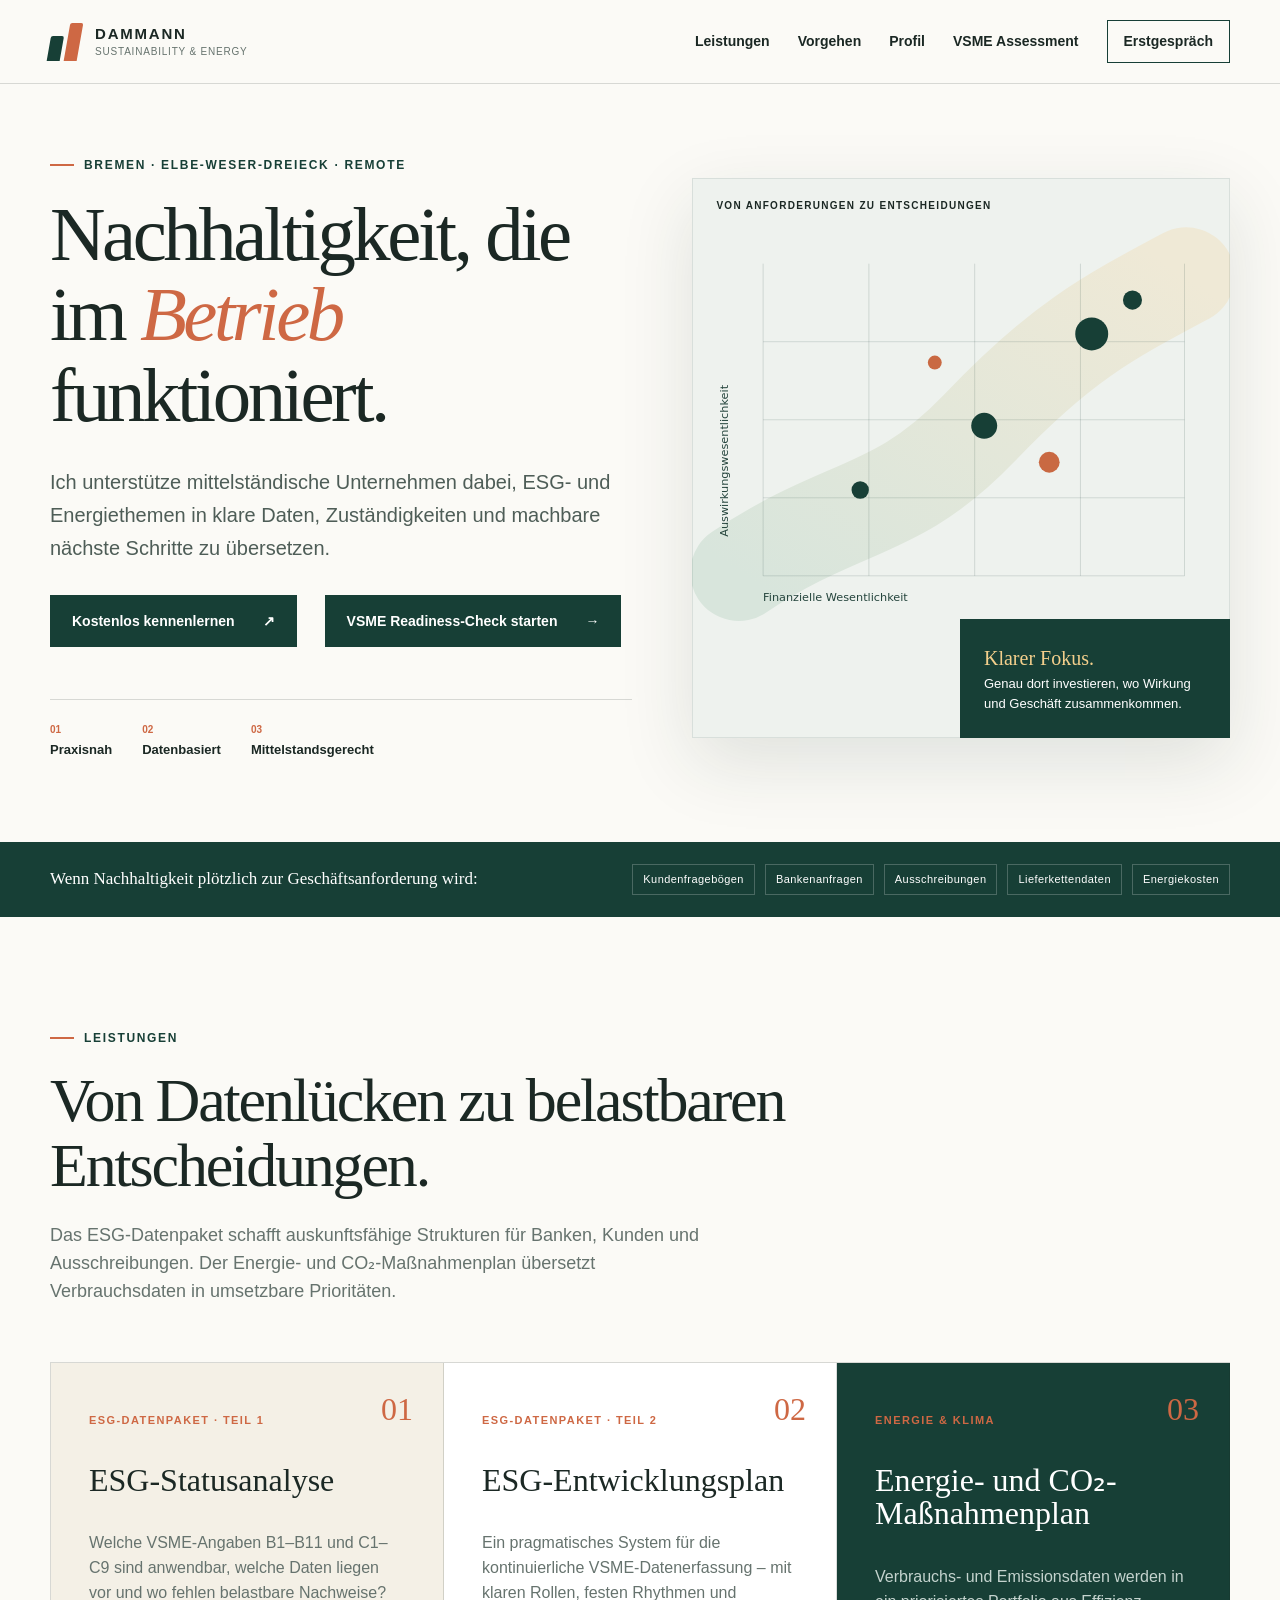
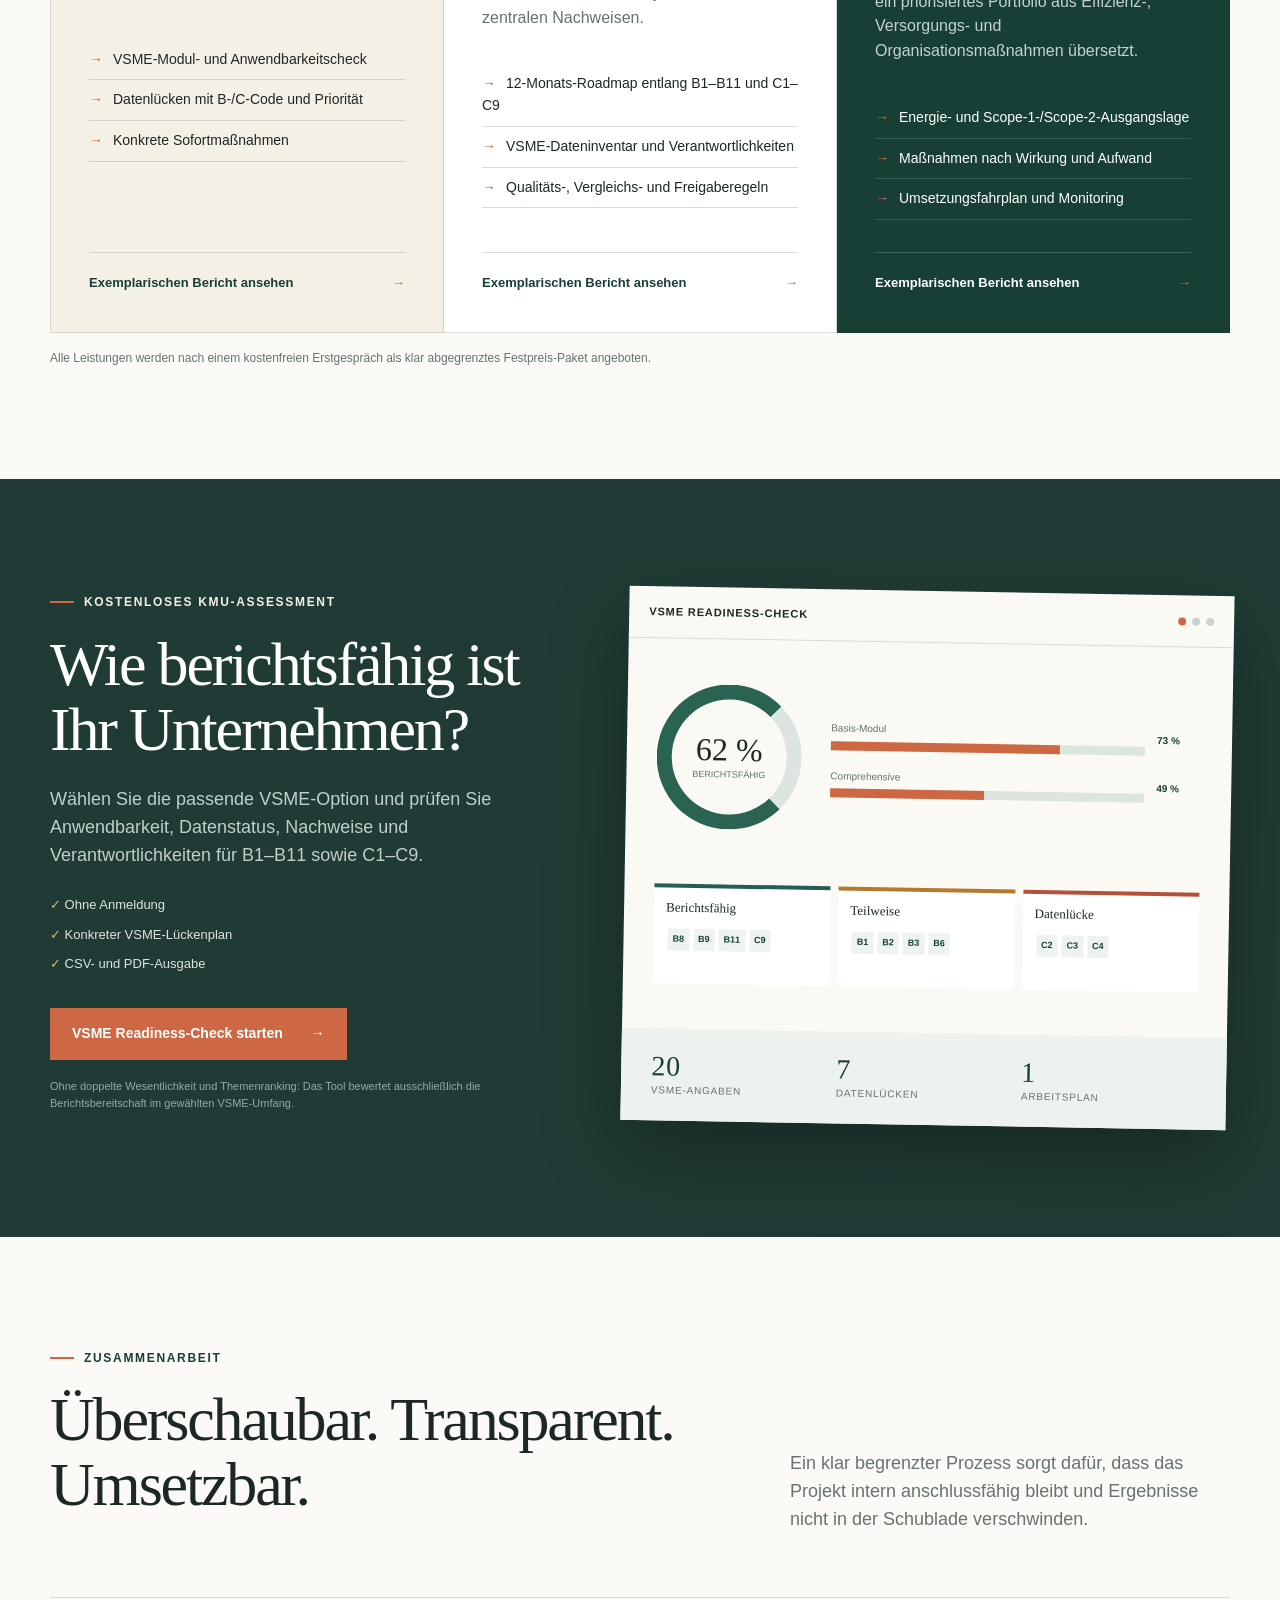
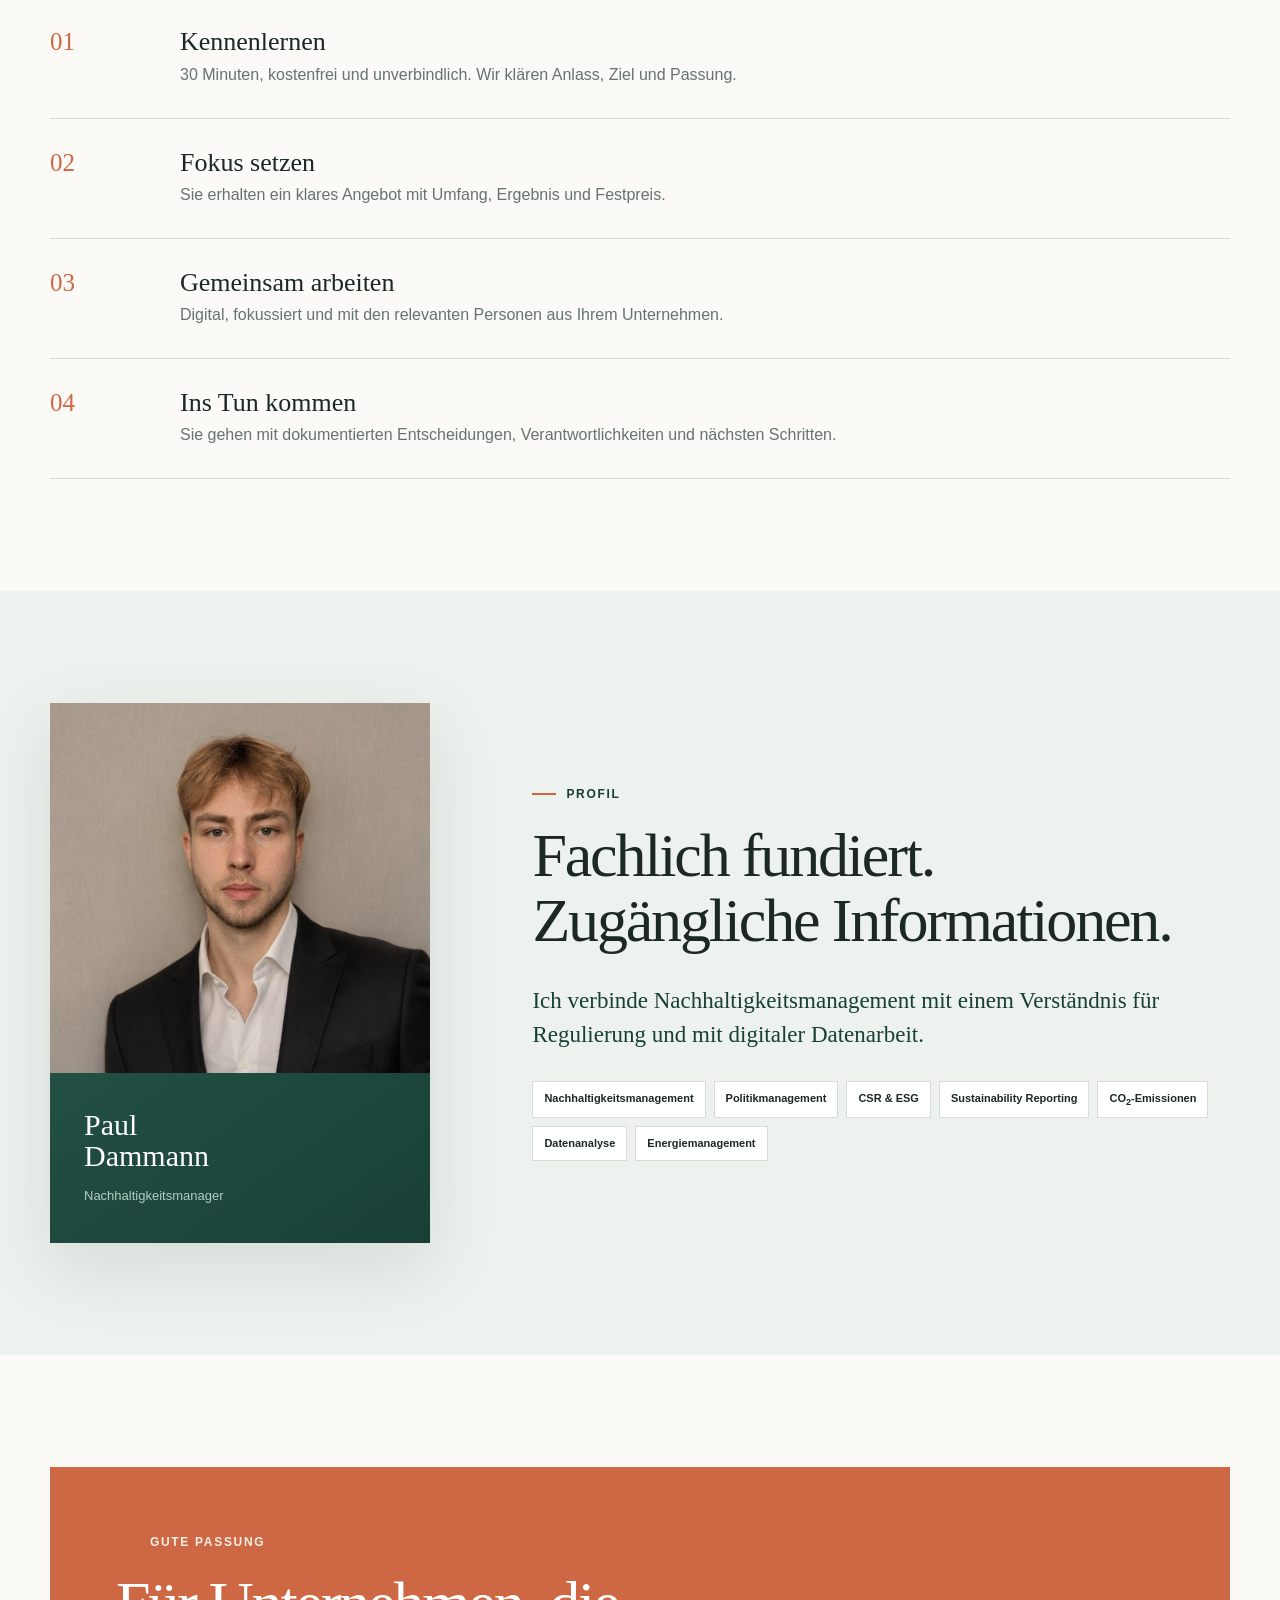
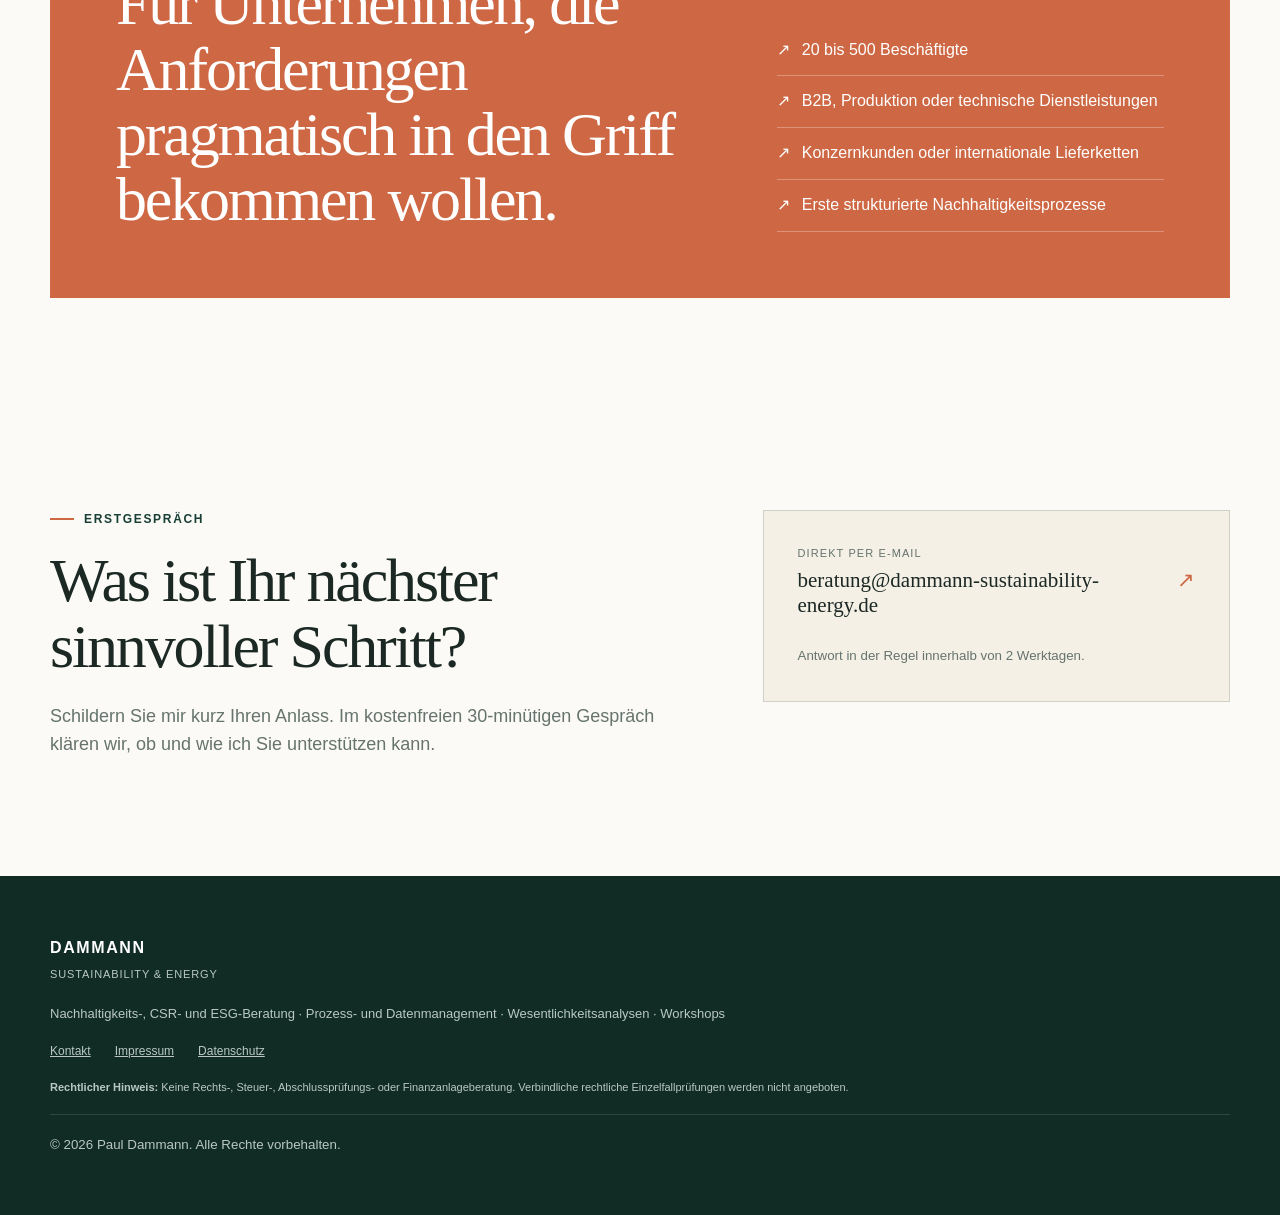
==== index.html @ 43a6f5e6 "Update VSME Readiness-Check link to button style" ====
<!doctype html>
<html lang="de">
<head>
  <meta charset="utf-8">
  <meta name="viewport" content="width=device-width, initial-scale=1">
  <meta name="description" content="Pragmatische Sustainability- und Energy-Beratung für mittelständische B2B-Unternehmen: ESG-Daten, Wesentlichkeit, VSME, Energie und umsetzbare Roadmaps.">
  <title>Dammann Sustainability &amp; Energy</title>
  <link rel="stylesheet" href="styles.css">
  <link rel="stylesheet" href="reports.css">
</head>
<body>
  <a class="skip-link" href="#main">Zum Inhalt</a>
  <header class="site-header">
    <a class="brand" href="#top" aria-label="Startseite">
      <span class="brand-mark" aria-hidden="true"><i></i><i></i></span>
      <span><strong>DAMMANN</strong><small>Sustainability &amp; Energy</small></span>
    </a>
    <button class="nav-toggle" type="button" aria-expanded="false" aria-controls="siteNav">Menü</button>
    <nav id="siteNav" class="site-nav" aria-label="Hauptnavigation">
      <a href="#leistungen">Leistungen</a>
      <a href="#vorgehen">Vorgehen</a>
      <a href="#profil">Profil</a>
      <a href="assessment.html">VSME Assessment</a>
      <a class="nav-cta" href="#kontakt">Erstgespräch</a>
    </nav>
  </header>

  <main id="main">
    <section id="top" class="hero section-shell">
      <div class="hero-copy">
        <p class="kicker"><span></span>Bremen · Elbe-Weser-Dreieck · Remote</p>
        <h1>Nachhaltigkeit, die im <em>Betrieb</em> funktioniert.</h1>
        <p class="hero-lead">Ich unterstütze mittelständische Unternehmen dabei, ESG- und Energiethemen in klare Daten, Zuständigkeiten und machbare nächste Schritte zu übersetzen.</p>
        <div class="hero-actions">
          <a class="button button-primary" href="#kontakt">Kostenlos kennenlernen <span>↗</span></a>
          <!--<a class="text-link" href="assessment.html">VSME Readiness-Check starten <span>→</span></a>-->
          <a class="button button-primary" href="assessment.html">VSME Readiness-Check starten <span>→</span></a>
        </div>
        <ul class="trust-list" aria-label="Schwerpunkte">
          <li><span>01</span> Praxisnah</li>
          <li><span>02</span> Datenbasiert</li>
          <li><span>03</span> Mittelstandsgerecht</li>
        </ul>
      </div>
      <div class="hero-visual" aria-label="Von Anforderungen zu umsetzbaren Entscheidungen">
        <div class="visual-caption">Von Anforderungen zu Entscheidungen</div>
        <svg viewBox="0 0 620 520" role="img" aria-label="Abstrakte ESG-Wesentlichkeitsmatrix">
          <defs>
            <linearGradient id="wash" x1="0" y1="1" x2="1" y2="0"><stop offset="0" stop-color="#d8e5dc"/><stop offset="1" stop-color="#efe9d6"/></linearGradient>
          </defs>
          <path d="M54 426 C175 345 235 360 331 260 C425 161 478 133 570 84" fill="none" stroke="url(#wash)" stroke-width="112" stroke-linecap="round"/>
          <g stroke="#23443c" stroke-opacity=".18"><path d="M82 430H568"/><path d="M82 340H568"/><path d="M82 250H568"/><path d="M82 160H568"/><path d="M82 70V430"/><path d="M204 70V430"/><path d="M326 70V430"/><path d="M448 70V430"/><path d="M568 70V430"/></g>
          <g fill="#173f36"><circle cx="194" cy="331" r="10"/><circle cx="337" cy="257" r="15"/><circle cx="461" cy="151" r="19"/><circle cx="508" cy="112" r="11"/></g>
          <g fill="#c96942"><circle cx="280" cy="184" r="8"/><circle cx="412" cy="299" r="12"/></g>
          <g font-family="system-ui" font-size="13" fill="#24443c"><text x="82" y="459">Finanzielle Wesentlichkeit</text><text transform="translate(42 385) rotate(-90)">Auswirkungswesentlichkeit</text></g>
        </svg>
        <div class="visual-note"><strong>Klarer Fokus.</strong><br>Genau dort investieren, wo Wirkung und Geschäft zusammenkommen.</div>
      </div>
    </section>

    <section class="signal-band" aria-label="Typische Auslöser">
      <p>Wenn Nachhaltigkeit plötzlich zur Geschäftsanforderung wird:</p>
      <div><span>Kundenfragebögen</span><span>Bankenanfragen</span><span>Ausschreibungen</span><span>Lieferkettendaten</span><span>Energiekosten</span></div>
    </section>

    <section id="leistungen" class="section section-shell">
      <div class="section-intro">
        <p class="kicker"><span></span>Leistungen</p>
        <h2>Von Datenlücken zu belastbaren Entscheidungen.</h2>
        <p>Das ESG-Datenpaket schafft auskunftsfähige Strukturen für Banken, Kunden und Ausschreibungen. Der Energie- und CO₂-Maßnahmenplan übersetzt Verbrauchsdaten in umsetzbare Prioritäten.</p>
      </div>
      <div class="service-grid service-grid-three">
        <article class="service-card featured">
          <div class="service-no">01</div>
          <p class="service-tag">ESG-Datenpaket · Teil 1</p>
          <h3>ESG-Statusanalyse</h3>
          <p>Welche VSME-Angaben B1–B11 und C1–C9 sind anwendbar, welche Daten liegen vor und wo fehlen belastbare Nachweise?</p>
          <ul><li>VSME-Modul- und Anwendbarkeitscheck</li><li>Datenlücken mit B-/C-Code und Priorität</li><li>Konkrete Sofortmaßnahmen</li></ul>
          <a class="service-report-link" href="bericht-esg-statusanalyse.html">Exemplarischen Bericht ansehen <span>→</span></a>
        </article>
        <article class="service-card">
          <div class="service-no">02</div>
          <p class="service-tag">ESG-Datenpaket · Teil 2</p>
          <h3>ESG-Entwicklungsplan</h3>
          <p>Ein pragmatisches System für die kontinuierliche VSME-Datenerfassung – mit klaren Rollen, festen Rhythmen und zentralen Nachweisen.</p>
          <ul><li>12-Monats-Roadmap entlang B1–B11 und C1–C9</li><li>VSME-Dateninventar und Verantwortlichkeiten</li><li>Qualitäts-, Vergleichs- und Freigaberegeln</li></ul>
          <a class="service-report-link" href="bericht-esg-entwicklungsplan.html">Exemplarischen Bericht ansehen <span>→</span></a>
        </article>
        <article class="service-card dark">
          <div class="service-no">03</div>
          <p class="service-tag">Energie &amp; Klima</p>
          <h3>Energie- und CO₂-Maßnahmenplan</h3>
          <p>Verbrauchs- und Emissionsdaten werden in ein priorisiertes Portfolio aus Effizienz-, Versorgungs- und Organisationsmaßnahmen übersetzt.</p>
          <ul><li>Energie- und Scope-1-/Scope-2-Ausgangslage</li><li>Maßnahmen nach Wirkung und Aufwand</li><li>Umsetzungsfahrplan und Monitoring</li></ul>
          <a class="service-report-link" href="bericht-energie-co2-massnahmenplan.html">Exemplarischen Bericht ansehen <span>→</span></a>
        </article>
      </div>
      <p class="price-note">Alle Leistungen werden nach einem kostenfreien Erstgespräch als klar abgegrenztes Festpreis-Paket angeboten.</p>
    </section>

    <section class="tool-stage section">
      <div class="section-shell tool-grid">
        <div class="tool-copy">
          <p class="kicker light"><span></span>Kostenloses KMU-Assessment</p>
          <h2>Wie berichtsfähig ist Ihr Unternehmen?</h2>
          <p>Wählen Sie die passende VSME-Option und prüfen Sie Anwendbarkeit, Datenstatus, Nachweise und Verantwortlichkeiten für B1–B11 sowie C1–C9.</p>
          <div class="tool-features"><span>✓ Ohne Anmeldung</span><span>✓ Konkreter VSME-Lückenplan</span><span>✓ CSV- und PDF-Ausgabe</span></div>
          <a class="button button-coral" href="assessment.html">VSME Readiness-Check starten <span>→</span></a>
          <p class="fine-print">Ohne doppelte Wesentlichkeit und Themenranking: Das Tool bewertet ausschließlich die Berichtsbereitschaft im gewählten VSME-Umfang.</p>
        </div>
        <div class="readiness-preview" aria-hidden="true">
          <div class="preview-top"><span>VSME READINESS-CHECK</span><i></i><i></i><i></i></div>
          <div class="readiness-preview-body">
            <div class="preview-score"><strong>62 %</strong><span>berichtsfähig</span></div>
            <div class="preview-bars"><div><span>Basis-Modul</span><i><b style="width:73%"></b></i><strong>73 %</strong></div><div><span>Comprehensive</span><i><b style="width:49%"></b></i><strong>49 %</strong></div></div>
            <div class="preview-board"><div class="ready"><strong>Berichtsfähig</strong><span>B8</span><span>B9</span><span>B11</span><span>C9</span></div><div class="partial"><strong>Teilweise</strong><span>B1</span><span>B2</span><span>B3</span><span>B6</span></div><div class="missing"><strong>Datenlücke</strong><span>C2</span><span>C3</span><span>C4</span></div></div>
          </div>
          <div class="preview-stats"><span><b>20</b>VSME-Angaben</span><span><b>7</b>Datenlücken</span><span><b>1</b>Arbeitsplan</span></div>
        </div>
      </div>
    </section>

    <section id="vorgehen" class="section section-shell process-section">
      <div class="section-intro split">
        <div><p class="kicker"><span></span>Zusammenarbeit</p><h2>Überschaubar. Transparent. Umsetzbar.</h2></div>
        <p>Ein klar begrenzter Prozess sorgt dafür, dass das Projekt intern anschlussfähig bleibt und Ergebnisse nicht in der Schublade verschwinden.</p>
      </div>
      <ol class="process-list">
        <li><span>01</span><div><h3>Kennenlernen</h3><p>30 Minuten, kostenfrei und unverbindlich. Wir klären Anlass, Ziel und Passung.</p></div></li>
        <li><span>02</span><div><h3>Fokus setzen</h3><p>Sie erhalten ein klares Angebot mit Umfang, Ergebnis und Festpreis.</p></div></li>
        <li><span>03</span><div><h3>Gemeinsam arbeiten</h3><p>Digital, fokussiert und mit den relevanten Personen aus Ihrem Unternehmen.</p></div></li>
        <li><span>04</span><div><h3>Ins Tun kommen</h3><p>Sie gehen mit dokumentierten Entscheidungen, Verantwortlichkeiten und nächsten Schritten.</p></div></li>
      </ol>
    </section>

    <section id="profil" class="profile-section section">
      <div class="section-shell profile-grid">
        <aside class="profile-card with-photo" aria-label="Beraterprofil">
          <figure class="profile-photo-wrap">
            <img class="profile-photo" src="ProfilBild.jpg" alt="Porträt von [Vorname] Dammann" width="1024" height="1536">
          </figure>
          <div class="profile-person">
            <h3><span>Paul</span><span>Dammann</span></h3>
            <p>Nachhaltigkeitsmanager</p>
          </div>
        </aside>
        <div class="profile-copy">
          <header class="profile-heading">
            <p class="kicker"><span></span>Profil</p>
            <h2>Fachlich fundiert.<br>Zugängliche Informationen.</h2>
          </header>
          <p class="profile-lead">Ich verbinde Nachhaltigkeitsmanagement mit einem Verständnis für Regulierung und mit digitaler Datenarbeit.</p>
          <!--<p>Mein Fokus liegt auf mittelständischen B2B-Unternehmen, technischen Dienstleistungen sowie energie-, infrastruktur- und industrienahen Geschäftsmodellen. Sie bekommen keine Big-Four-Folien, sondern eine belastbare Arbeitsgrundlage für echte Entscheidungen.</p>-->
          <ul class="credentials" aria-label="Kompetenzfelder"><li>Nachhaltigkeitsmanagement</li><li>Politikmanagement</li><li>CSR &amp; ESG</li><li>Sustainability Reporting</li><li>CO<sub>2</sub>-Emissionen</li><li>Datenanalyse</li><li>Energiemanagement</li></ul>
        </div>
      </div>
    </section>

    <section class="fit-section section section-shell">
      <div class="fit-box">
        <div><p class="kicker light"><span></span>Gute Passung</p><h2>Für Unternehmen, die Anforderungen pragmatisch in den Griff bekommen wollen.</h2></div>
        <ul><li>20 bis 500 Beschäftigte</li><li>B2B, Produktion oder technische Dienstleistungen</li><li>Konzernkunden oder internationale Lieferketten</li><li>Erste strukturierte Nachhaltigkeitsprozesse</li></ul>
      </div>
    </section>

    <section id="kontakt" class="contact-section section-shell">
      <div>
        <p class="kicker"><span></span>Erstgespräch</p>
        <h2>Was ist Ihr nächster sinnvoller Schritt?</h2>
        <p>Schildern Sie mir kurz Ihren Anlass. Im kostenfreien 30-minütigen Gespräch klären wir, ob und wie ich Sie unterstützen kann.</p>
      </div>
      <div class="contact-card">
        <p>Direkt per E-Mail</p>
        <a href="mailto:beratung@dammann-sustainability-energy.de?subject=Anfrage%20Erstgespr%C3%A4ch">beratung@dammann-sustainability-energy.de <span>↗</span></a>
        <!--<hr>
        <p>Oder telefonisch</p>
        <a href="tel:+494210000000">+49 (0) 421 000 00 00 <span>↗</span></a>-->
        <small>Antwort in der Regel innerhalb von 2 Werktagen.</small>
      </div>
    </section>
  </main>

  <footer class="site-footer">
    <div class="footer-brand"><strong>DAMMANN</strong><span>Sustainability &amp; Energy</span></div>
    <p>Nachhaltigkeits-, CSR- und ESG-Beratung · Prozess- und Datenmanagement · Wesentlichkeitsanalysen · Workshops</p>
    <nav><a href="#kontakt">Kontakt</a><a href="impressum.html">Impressum</a><a href="datenschutz.html">Datenschutz</a></nav>
    <div class="legal-note"><strong>Rechtlicher Hinweis:</strong> Keine Rechts-, Steuer-, Abschlussprüfungs- oder Finanzanlageberatung. Verbindliche rechtliche Einzelfallprüfungen werden nicht angeboten.</div>
    <small>© <span id="year"></span> Paul Dammann. Alle Rechte vorbehalten.</small>
  </footer>
  <script src="main.js"></script>
</body>
</html>
---- styles.css ----
:root {
  --forest: #173f36;
  --forest-2: #234f44;
  --ink: #1b2824;
  --sage: #dce6df;
  --sage-2: #eef2ee;
  --sand: #f4f0e6;
  --paper: #fbfaf6;
  --coral: #ce6844;
  --gold: #d7b86e;
  --line: rgba(27, 40, 36, .16);
  --muted: #66736e;
  --shadow: 0 24px 70px rgba(21, 52, 44, .12);
}

* { box-sizing: border-box; }
html { scroll-behavior: smooth; }
body { margin: 0; color: var(--ink); background: var(--paper); font-family: "Segoe UI", Arial, sans-serif; line-height: 1.55; }
a { color: inherit; }
button, input, select, textarea { font: inherit; }
.skip-link { position: fixed; left: 12px; top: -100px; z-index: 100; background: white; padding: 10px 14px; }
.skip-link:focus { top: 12px; }
.section-shell { width: min(1180px, calc(100% - 48px)); margin-inline: auto; }
.section { padding-block: 112px; }
.site-header { height: 84px; display: flex; align-items: center; justify-content: space-between; gap: 24px; padding: 0 max(24px, calc((100vw - 1180px)/2)); background: rgba(251,250,246,.92); border-bottom: 1px solid var(--line); backdrop-filter: blur(15px); position: sticky; top: 0; z-index: 20; }
.brand { display: inline-flex; align-items: center; gap: 12px; text-decoration: none; line-height: 1; }
.brand-mark { width: 33px; height: 38px; display: flex; align-items: end; gap: 4px; transform: skew(-10deg); }
.brand-mark i { display: block; width: 13px; background: var(--forest); border-radius: 2px 2px 0 0; }
.brand-mark i:first-child { height: 25px; }.brand-mark i:last-child { height: 38px; background: var(--coral); }
.brand strong { display: block; font-size: 15px; letter-spacing: .12em; }.brand small { display: block; margin-top: 6px; color: var(--muted); font-size: 10px; letter-spacing: .08em; text-transform: uppercase; }
.site-nav { display: flex; align-items: center; gap: 28px; font-size: 14px; font-weight: 650; }
.site-nav a { text-decoration: none; }.site-nav a:hover { color: var(--coral); }
.site-nav .nav-cta { border: 1px solid var(--forest); padding: 10px 16px; }.site-nav .nav-cta:hover { color: white; background: var(--forest); }
.nav-toggle { display: none; border: 1px solid var(--line); background: transparent; padding: 8px 11px; }

.hero { min-height: 690px; display: grid; grid-template-columns: 1.04fr .96fr; align-items: center; gap: 60px; padding-block: 72px 82px; }
.kicker { display: flex; align-items: center; gap: 10px; margin: 0 0 20px; color: var(--forest); font-size: 12px; font-weight: 800; letter-spacing: .14em; text-transform: uppercase; }
.kicker span { width: 24px; height: 2px; background: var(--coral); }.kicker.light { color: #f4f0e6; }
h1, h2, h3 { font-family: Georgia, "Times New Roman", serif; font-weight: 500; line-height: 1.05; }
h1 { max-width: 720px; margin: 0; font-size: clamp(52px, 6vw, 82px); letter-spacing: -.045em; }
h1 em { color: var(--coral); font-weight: inherit; }
.hero-lead { max-width: 650px; margin: 30px 0; color: #4e5d57; font-size: 20px; line-height: 1.65; }
.hero-actions { display: flex; align-items: center; gap: 28px; flex-wrap: wrap; }
.button { display: inline-flex; justify-content: center; align-items: center; gap: 28px; min-height: 52px; padding: 0 22px; text-decoration: none; font-weight: 750; font-size: 14px; transition: .2s ease; }
.button:hover { transform: translateY(-2px); box-shadow: 0 12px 25px rgba(23,63,54,.17); }.button-primary { color: white; background: var(--forest); }.button-coral { color: white; background: var(--coral); }
.text-link { font-weight: 750; text-underline-offset: 5px; }.text-link span { color: var(--coral); margin-left: 8px; }
.trust-list { list-style: none; display: flex; gap: 30px; margin: 52px 0 0; padding: 22px 0 0; border-top: 1px solid var(--line); font-size: 13px; font-weight: 700; }.trust-list span { display: block; margin-bottom: 2px; color: var(--coral); font-size: 10px; }
.hero-visual { position: relative; min-height: 560px; background: var(--sage-2); overflow: hidden; box-shadow: var(--shadow); }.hero-visual::after { content: ""; position: absolute; inset: 0; border: 1px solid rgba(23,63,54,.1); pointer-events: none; }.hero-visual svg { width: 100%; height: 100%; display: block; padding-top: 25px; }
.visual-caption { position: absolute; left: 24px; top: 20px; font-size: 10px; letter-spacing: .13em; text-transform: uppercase; font-weight: 800; }.visual-note { position: absolute; right: 0; bottom: 0; width: 270px; padding: 24px; color: white; background: var(--forest); font-size: 13px; }.visual-note strong { color: #f3cf8c; font-family: Georgia, serif; font-size: 20px; font-weight: 500; }
.signal-band { padding: 22px max(24px, calc((100vw - 1180px)/2)); color: white; background: var(--forest); display: flex; align-items: center; justify-content: space-between; gap: 30px; }.signal-band p { margin: 0; font-family: Georgia, serif; font-size: 17px; }.signal-band div { display: flex; gap: 10px; flex-wrap: wrap; justify-content: end; }.signal-band span { padding: 6px 10px; border: 1px solid rgba(255,255,255,.22); font-size: 11px; letter-spacing: .04em; }

.section-intro { max-width: 760px; margin-bottom: 56px; }.section-intro h2, .tool-copy h2, .profile-copy h2, .fit-box h2, .contact-section h2 { margin: 0 0 24px; font-size: clamp(40px, 5vw, 62px); letter-spacing: -.035em; }.section-intro > p:last-child { max-width: 680px; color: var(--muted); font-size: 18px; }.section-intro.split { max-width: none; display: grid; grid-template-columns: 1.2fr .8fr; gap: 80px; align-items: end; }.section-intro.split > p { margin: 0 0 8px; }
.service-grid { display: grid; grid-template-columns: repeat(2, 1fr); border-top: 1px solid var(--line); border-left: 1px solid var(--line); }.service-card { min-height: 475px; padding: 38px; border-right: 1px solid var(--line); border-bottom: 1px solid var(--line); position: relative; display: flex; flex-direction: column; background: #fff; }.service-card.featured { background: var(--sand); }.service-card.dark { color: white; background: var(--forest); }.service-no { position: absolute; right: 30px; top: 28px; color: var(--coral); font: 32px Georgia, serif; }.service-tag { color: var(--coral); font-size: 11px; font-weight: 800; letter-spacing: .13em; text-transform: uppercase; }.service-card h3 { max-width: 480px; margin: 24px 0 18px; font-size: 36px; }.service-card > p:not(.service-tag) { max-width: 560px; color: var(--muted); }.service-card.dark > p:not(.service-tag) { color: #c4d3ce; }.service-card ul { margin: 18px 0 25px; padding: 0; list-style: none; }.service-card li { padding: 9px 0; border-bottom: 1px solid var(--line); font-size: 14px; }.service-card.dark li { border-color: rgba(255,255,255,.14); }.service-card li::before { content: "→"; margin-right: 10px; color: var(--coral); }.price { margin-top: auto; display: flex; align-items: end; justify-content: space-between; gap: 24px; }.price span { color: var(--muted); font-size: 11px; text-transform: uppercase; letter-spacing: .08em; }.service-card.dark .price span { color: #9cb2ab; }.price strong { font: 23px Georgia, serif; white-space: nowrap; }.price-note { margin: 16px 0 0; color: var(--muted); font-size: 12px; }

.tool-stage { color: white; background: #203b35; overflow: hidden; }.tool-grid { display: grid; grid-template-columns: .9fr 1.1fr; gap: 80px; align-items: center; }.tool-copy h2 { max-width: 600px; }.tool-copy > p:not(.kicker,.fine-print) { max-width: 600px; color: #c0cfca; font-size: 18px; }.tool-features { display: grid; gap: 9px; margin: 26px 0 34px; color: #dbe5e1; font-size: 13px; }.tool-features span::first-letter { color: var(--gold); }.fine-print { max-width: 520px; margin-top: 18px; color: #92aaa2; font-size: 11px; }
.matrix-preview { background: #faf9f4; color: var(--ink); box-shadow: 0 30px 80px rgba(0,0,0,.3); transform: rotate(1.5deg); }.preview-top { height: 52px; padding: 0 20px; display: flex; align-items: center; border-bottom: 1px solid #d8ddd9; font-size: 11px; font-weight: 800; letter-spacing: .08em; }.preview-top span { margin-right: auto; }.preview-top i { width: 8px; height: 8px; margin-left: 6px; background: #c8d4cf; border-radius: 50%; }.preview-top i:first-of-type { background: var(--coral); }.preview-body { height: 390px; margin: 24px 30px; position: relative; background: repeating-linear-gradient(0deg, transparent 0 76px, rgba(23,63,54,.12) 77px), repeating-linear-gradient(90deg, transparent 0 108px, rgba(23,63,54,.12) 109px), linear-gradient(135deg,#fff 10%,#e8efe9 100%); border-left: 1px solid var(--forest); border-bottom: 1px solid var(--forest); }.preview-axis { position: absolute; color: var(--muted); font-size: 10px; text-transform: uppercase; letter-spacing: .1em; }.preview-axis.x { bottom: -22px; right: 0; }.preview-axis.y { left: -28px; top: 0; transform: rotate(-90deg) translateX(-100%); transform-origin: left top; }.threshold-v,.threshold-h { position: absolute; border-color: rgba(206,104,68,.55); border-style: dashed; }.threshold-v { top: 0; bottom: 0; left: 58%; border-width: 0 0 0 1px; }.threshold-h { left: 0; right: 0; top: 42%; border-width: 1px 0 0; }.plot { position: absolute; width: 42px; height: 42px; display: grid; place-items: center; border-radius: 50%; color: white; background: var(--forest); font: 12px Georgia,serif; box-shadow: 0 8px 20px rgba(23,63,54,.2); }.p1{right:14%;top:13%}.p2{left:48%;top:29%;background:var(--coral)}.p3{right:26%;bottom:22%}.p4{left:18%;bottom:18%;background:#8aa398}.p5{left:31%;top:15%;background:#d6ae60;color:#243b35}.preview-stats { display: grid; grid-template-columns: repeat(3,1fr); padding: 22px 30px; gap: 10px; background: #eef2ee; }.preview-stats span { color: var(--muted); font-size: 10px; text-transform: uppercase; letter-spacing: .08em; }.preview-stats b { display: block; color: var(--forest); font: 28px Georgia,serif; }
.readiness-preview { background:#faf9f4; color:var(--ink); box-shadow:0 30px 80px rgba(0,0,0,.3); transform:rotate(1deg); }.readiness-preview-body { min-height:390px; padding:30px; display:grid; grid-template-columns:150px 1fr; gap:24px; align-items:center; }.preview-score { width:145px; height:145px; display:grid; place-items:center; align-content:center; border:15px solid #2b6353; border-right-color:#dce5e0; border-radius:50%; text-align:center; }.preview-score strong { font:32px Georgia,serif; }.preview-score span { color:var(--muted); font-size:9px; text-transform:uppercase; }.preview-bars { display:grid; gap:18px; }.preview-bars>div { display:grid; grid-template-columns:1fr 45px; gap:5px 12px; color:var(--muted); font-size:10px; }.preview-bars i { grid-column:1; height:9px; background:#dce5e0; }.preview-bars i b { display:block; height:100%; background:var(--coral); }.preview-bars strong { grid-column:2; grid-row:1/3; align-self:center; color:var(--forest); }.preview-board { grid-column:1/-1; display:grid; grid-template-columns:repeat(3,1fr); gap:8px; }.preview-board>div { min-height:100px; padding:12px; background:white; border-top:4px solid #687b74; }.preview-board .ready { border-color:#245f4f; }.preview-board .partial { border-color:#b8792e; }.preview-board .missing { border-color:#b4513b; }.preview-board strong { display:block; margin-bottom:9px; font:13px Georgia,serif; }.preview-board span { display:inline-block; margin:2px; padding:4px 5px; color:var(--forest); background:#eef3ef; font-size:9px; font-weight:800; }

.process-list { margin: 0; padding: 0; list-style: none; border-top: 1px solid var(--line); }.process-list li { display: grid; grid-template-columns: 100px 1fr; gap: 30px; padding: 30px 0; border-bottom: 1px solid var(--line); }.process-list > li > span { color: var(--coral); font: 25px Georgia,serif; }.process-list h3 { margin: 0 0 7px; font-size: 26px; }.process-list p { margin: 0; color: var(--muted); }
.profile-section { background: var(--sage-2); }.profile-grid { display: grid; grid-template-columns: minmax(260px,.72fr) minmax(0,1.28fr); gap: 90px; align-items: stretch; }.profile-card { min-height: 540px; padding: 44px; display: flex; flex-direction: column; justify-content: space-between; color: white; background: linear-gradient(145deg,#2f5d51,#173f36); box-shadow: var(--shadow); }.monogram { width: 150px; height: 150px; display: grid; place-items: center; border: 1px solid rgba(255,255,255,.35); border-radius: 50%; font: 58px Georgia,serif; color: #e8ce95; }.profile-person h3 { margin: 0 0 14px; color: white; font: 30px/1.02 Georgia,serif; }.profile-person h3 span { display: block; }.profile-person p { margin: 0; color: #b8cbc4; font: 13px/1.65 "Segoe UI",Arial,sans-serif; }.profile-copy { align-self: center; }.profile-heading { margin-bottom: 30px; }.profile-heading h2 { margin-bottom: 0; }.profile-lead { max-width: 720px; color: var(--forest); font: 23px/1.5 Georgia,serif; }.profile-copy > p:not(.profile-lead) { max-width: 760px; color: var(--muted); }.credentials { display: flex; gap: 8px; flex-wrap: wrap; margin: 28px 0 0; padding: 0; list-style: none; }.credentials li { padding: 8px 11px; border: 1px solid var(--line); background: white; font-size: 11px; font-weight: 700; }
.fit-box { padding: 66px; display: grid; grid-template-columns: 1.2fr .8fr; gap: 80px; color: white; background: var(--coral); }.fit-box h2 { margin-bottom: 0; }.fit-box ul { list-style: none; padding: 0; margin: 0; align-self: end; }.fit-box li { padding: 13px 0; border-bottom: 1px solid rgba(255,255,255,.28); }.fit-box li::before { content: "↗"; margin-right: 12px; }
.contact-section { padding-block: 100px; display: grid; grid-template-columns: 1.15fr .85fr; gap: 80px; align-items: start; }.contact-section > div:first-child > p:last-child { max-width: 650px; color: var(--muted); font-size: 18px; }.contact-card { padding: 34px; background: var(--sand); border: 1px solid var(--line); }.contact-card p { margin: 0 0 6px; color: var(--muted); font-size: 11px; text-transform: uppercase; letter-spacing: .1em; }.contact-card a { display: flex; justify-content: space-between; text-decoration: none; font: 21px Georgia,serif; }.contact-card a span { color: var(--coral); }.contact-card hr { margin: 28px 0; border: 0; border-top: 1px solid var(--line); }.contact-card small { display: block; margin-top: 28px; color: var(--muted); }
.site-footer { padding: 60px max(24px, calc((100vw - 1180px)/2)); color: #b9c8c2; background: #112c25; display: grid; gap: 18px; }.footer-brand strong { display: block; color: white; letter-spacing: .1em; }.footer-brand span { font-size: 11px; text-transform: uppercase; letter-spacing: .08em; }.site-footer p { max-width: 760px; margin: 0; font-size: 13px; }.site-footer nav { display: flex; gap: 24px; }.site-footer nav a { font-size: 12px; }.legal-note { max-width: 850px; font-size: 11px; }.site-footer > small { padding-top: 20px; border-top: 1px solid rgba(255,255,255,.12); }

.monogram { align-self: center; }
.profile-card.with-photo { width: 100%; max-width: 380px; padding: 0; overflow: hidden; }
.profile-photo-wrap { height: 370px; margin: 0; overflow: hidden; background: #d8d0c8; }
.profile-photo { display: block; width: 100%; height: 100%; object-fit: cover; object-position: 50% 22%; filter: saturate(.82) contrast(1.03); }
.profile-card.with-photo .profile-person { padding: 30px 34px 36px; }

@media (max-width: 720px) {
  .profile-card.with-photo { min-height: 0; }
  .profile-photo-wrap { height: min(480px, 120vw); }
}

/* Assessment application */
.tool-page { background: #edf1ed; }.tool-page .topbar { min-height: 78px; padding: 15px 24px; display: flex; align-items: center; justify-content: space-between; gap: 20px; color: white; background: var(--forest); position: sticky; top: 0; z-index: 10; }.tool-page .topbar-brand { color: inherit; text-decoration: none; }.tool-page .topbar-brand .eyebrow { color: #e8ce95; margin-bottom: 4px; }.tool-page .topbar h1 { font: 26px Georgia,serif; letter-spacing: -.01em; }.tool-page .topbar-controls { display: flex; align-items: center; }.tool-page .language-control { display: flex; align-items: center; gap: 8px; color: #c3d2cd; font-size: 12px; font-weight: 700; }.tool-home-link { color: white; text-decoration: none; font-size: 12px; font-weight: 700; border: 1px solid rgba(255,255,255,.25); padding: 8px 12px; margin-left: 14px; }.tool-page button { border: 0; min-height: 40px; padding: 0 14px; color: white; background: var(--forest); cursor: pointer; font-weight: 700; }.tool-page button:hover { filter: brightness(1.08); }.tool-page button.ghost,.tool-page .tab { color: var(--ink); background: white; border: 1px solid var(--line); }.tool-page .app-shell { display: grid; grid-template-columns: minmax(270px,330px) minmax(0,1fr); min-height: calc(100vh - 78px); }.tool-page .sidebar { padding: 20px; border-right: 1px solid var(--line); }.tool-page .panel,.tool-page .matrix-panel,.tool-page .summary-panel,.tool-page .method-block,.tool-page .topic-card { background: rgba(255,255,255,.95); border: 1px solid var(--line); box-shadow: 0 8px 24px rgba(23,63,54,.06); }.tool-page .panel { padding: 18px; margin-bottom: 14px; }.tool-page .note { background: #fff8e9; border-color: #dfcfa7; }.tool-page h2 { margin: 0 0 14px; font: 20px Georgia,serif; }.tool-page h3 { font-family: Georgia,serif; }.tool-page label { display: grid; gap: 6px; color: var(--muted); font-size: 12px; font-weight: 700; margin-bottom: 12px; }.tool-page input,.tool-page select,.tool-page textarea { width: 100%; min-height: 38px; padding: 8px 10px; color: var(--ink); background: white; border: 1px solid var(--line); border-radius: 0; }.tool-page input[type="range"] { accent-color: var(--coral); padding: 0; }.tool-page .checkline { display: flex; align-items: center; gap: 8px; color: var(--ink); }.tool-page .checkline input { width: 18px; min-height: 18px; }.tool-page .workspace { min-width: 0; padding: 20px; }.tool-page .workspace-toolbar { display: flex; align-items: center; gap: 14px; margin-bottom: 16px; }.tool-page .top-actions { display: flex; align-items: center; gap: 12px; flex-wrap: wrap; padding: 6px; border: 1px solid var(--line); background: rgba(255,255,255,.5); }.tool-page .action-group { display:flex; align-items:center; gap:8px; flex-wrap:wrap; }.tool-page .action-label { color: var(--muted); font-size:10px; font-weight:800; text-transform:uppercase; }.tool-page .button-row,.tool-page .tabs,.tool-page .legend { display:flex; gap:8px; flex-wrap:wrap; }.tool-page .tabs { margin-left:auto; }.tool-page .tab.active { color:white; background:var(--coral); border-color:var(--coral); }.tool-page .view { display:none; }.tool-page .view.active { display:block; }.tool-page .matrix-layout { display:grid; grid-template-columns:minmax(0,1fr) minmax(260px,320px); gap:16px; }.tool-page .matrix-panel,.tool-page .summary-panel,.tool-page .method-block { padding:18px; }.tool-page .section-heading { display:flex; justify-content:space-between; align-items:flex-start; gap:14px; margin-bottom:14px; }.tool-page .eyebrow { margin:0 0 4px; color:var(--coral); font-size:10px; font-weight:800; letter-spacing:.12em; text-transform:uppercase; }.tool-page .legend { color:var(--muted); font-size:11px; font-weight:700; }.tool-page .dot { display:inline-block; width:9px; height:9px; margin-right:4px; border-radius:50%; }.tool-page .dot.material{background:var(--forest)}.tool-page .dot.monitor{background:var(--gold)}.tool-page .dot.optional{background:#7e9b91}.tool-page canvas { display:block; width:100%; max-width:100%; aspect-ratio:1120/760; background:#fff; border:1px solid var(--line); }.tool-page .stats { display:grid; grid-template-columns:repeat(3,1fr); gap:7px; margin:0 0 18px; }.tool-page .stats div { padding:11px; background:var(--sage-2); }.tool-page .stats dt { color:var(--muted); font-size:10px; font-weight:800; }.tool-page .stats dd { margin:3px 0 0; font:24px Georgia,serif; }.tool-page .material-list { padding-left:20px; color:var(--muted); }.tool-page .topic-grid { display:grid; grid-template-columns:repeat(2,minmax(0,1fr)); gap:14px; }.tool-page .topic-card { padding:16px; }.tool-page .topic-head { display:grid; grid-template-columns:1fr 38px; gap:10px; margin-bottom:12px; }.tool-page .topic-head>div { display:grid; grid-template-columns:92px minmax(0,1fr); gap:8px; }.tool-page .topic-head input { font-weight:800; }.tool-page .icon-button { padding:0; color:#a8442f; background:#f6e5df; }.tool-page .field-grid,.tool-page .score-grid { display:grid; grid-template-columns:repeat(2,minmax(0,1fr)); gap:10px; }.tool-page fieldset { border:1px solid var(--line); padding:12px; margin:0 0 12px; }.tool-page legend { color:var(--forest); font-size:12px; font-weight:800; }.tool-page .score-grid label { grid-template-columns:118px 1fr; align-items:center; margin-bottom:7px; }.tool-page .slider-control { display:grid; grid-template-columns:minmax(0,1fr) 30px; align-items:center; gap:8px; }.tool-page .slider-value { display:grid; place-items:center; min-width:30px; height:28px; background:var(--sage-2); color:var(--ink); font-size:11px; font-weight:800; }.tool-page .card-footer { display:flex; justify-content:space-between; gap:8px; }.tool-page .scoreBadge,.tool-page .materialityBadge { padding:7px 10px; background:var(--sage-2); font-size:11px; }.tool-page .materialityBadge.material{background:#dcece2;color:#155c40}.tool-page .materialityBadge.monitor{background:#faedcf;color:#754a12}.tool-page .materialityBadge.optional{background:#e5eeeb;color:#315a50}.tool-page .method-grid { display:grid; grid-template-columns:repeat(3,1fr); gap:14px; }.tool-page .method-block p,.tool-page .method-block li { color:var(--muted); font-size:13px; line-height:1.6; }.tool-page .table-tools { margin-bottom:16px; }.tool-page .table-tools input { max-width:760px; }

@media(max-width:1000px){.site-nav{display:none;position:absolute;left:0;right:0;top:84px;padding:22px 24px;flex-direction:column;align-items:stretch;background:var(--paper);border-bottom:1px solid var(--line)}.site-nav.open{display:flex}.nav-toggle{display:block}.hero{grid-template-columns:1fr;gap:30px}.hero-visual{min-height:500px}.signal-band{align-items:flex-start;flex-direction:column}.signal-band div{justify-content:flex-start}.tool-grid,.profile-grid,.contact-section{grid-template-columns:1fr}.tool-grid{gap:60px}.profile-grid{gap:50px}.matrix-preview,.readiness-preview{max-width:720px}.tool-page .app-shell,.tool-page .matrix-layout,.tool-page .method-grid{grid-template-columns:1fr}.tool-page .sidebar{border-right:0;border-bottom:1px solid var(--line)}.tool-page .topic-grid{grid-template-columns:1fr}}
@media(max-width:720px){.section-shell{width:min(100% - 30px,1180px)}.section{padding-block:72px}.site-header{height:72px;padding-inline:15px}.site-nav{top:72px}.hero{min-height:0;padding-block:56px}.hero-lead{font-size:17px}.hero-visual{min-height:420px}.trust-list{gap:18px}.signal-band{padding-inline:15px}.section-intro.split,.fit-box{grid-template-columns:1fr;gap:30px}.service-grid{grid-template-columns:1fr}.service-card{min-height:430px;padding:28px}.fit-box{padding:36px 28px}.profile-card{min-height:420px}.tool-page .topbar{align-items:flex-start;position:static}.tool-page .topbar-controls{flex-direction:column;align-items:flex-end;gap:6px}.tool-home-link{margin-left:0}.tool-page .workspace-toolbar{align-items:stretch;flex-direction:column}.tool-page .tabs{margin-left:0}.tool-page .tab{flex:1}.tool-page .field-grid,.tool-page .score-grid,.tool-page .topic-head>div{grid-template-columns:1fr}.tool-page .score-grid label{grid-template-columns:1fr}.tool-page .section-heading,.tool-page .card-footer{flex-direction:column}.tool-page .workspace,.tool-page .sidebar{padding:12px}}
@media(max-width:480px){h1{font-size:47px}.hero-visual{min-height:350px}.visual-note{width:220px;padding:16px}.service-card h3{font-size:31px}.price{align-items:flex-start;flex-direction:column}.preview-body{height:300px;margin-inline:20px}.preview-stats{padding-inline:20px}.readiness-preview-body{grid-template-columns:1fr;padding:22px}.preview-score{margin:auto}.preview-board{grid-template-columns:1fr}.contact-card a{font-size:17px}.trust-list{display:grid;grid-template-columns:repeat(3,1fr)}.tool-page .topbar h1{font-size:20px}.tool-page .topbar{padding:12px}.tool-page .language-control{font-size:10px}}
@media print{.site-header,.hero-actions,.signal-band,.site-footer,.tool-page .top-actions,.tool-page .tabs,.tool-page .sidebar,.tool-page .table-tools,.tool-page .remove{display:none!important}.tool-page .app-shell,.tool-page .matrix-layout{display:block}.tool-page .workspace{padding:0}.tool-page .view{display:block;break-after:page}}
---- reports.css ----
.service-grid-three { grid-template-columns: repeat(3, minmax(0, 1fr)); }
.service-grid-three .service-card { min-height: 570px; }
.service-grid-three .service-card h3 { font-size: 32px; }
.service-report-link { display: flex; justify-content: space-between; gap: 18px; margin-top: auto; padding-top: 20px; color: var(--forest); border-top: 1px solid var(--line); text-decoration: none; font-size: 13px; font-weight: 800; }
.service-report-link span { color: var(--coral); }
.service-card.dark .service-report-link { color: white; border-color: rgba(255,255,255,.18); }

.report-page { background: #f3f1ea; }
.report-header { position: sticky; top: 0; z-index: 20; min-height: 72px; padding: 0 max(24px, calc((100vw - 1180px)/2)); display: flex; align-items: center; justify-content: space-between; gap: 24px; color: white; background: rgba(17,44,37,.96); backdrop-filter: blur(14px); }
.report-header .brand { color: white; }
.report-header .brand small { color: #b8cbc4; }
.report-nav { display: flex; gap: 10px; }
.report-nav a { padding: 9px 12px; color: #d7e1dd; border: 1px solid rgba(255,255,255,.2); text-decoration: none; font-size: 12px; font-weight: 700; }
.report-nav a:hover { color: white; border-color: rgba(255,255,255,.55); }
.report-hero { padding-block: 88px 74px; color: white; background: var(--forest); }
.report-hero-grid { display: grid; grid-template-columns: 1.2fr .8fr; gap: 70px; align-items: end; }
.report-hero .kicker { color: #e5cf9c; }
.report-hero h1 { max-width: 800px; font-size: clamp(48px, 6vw, 78px); }
.report-hero h1 em { color: #e9b291; }
.report-hero p:not(.kicker) { max-width: 720px; color: #c4d3ce; font-size: 18px; }
.report-meta { display: grid; grid-template-columns: repeat(2, 1fr); border-top: 1px solid rgba(255,255,255,.2); border-left: 1px solid rgba(255,255,255,.2); }
.report-meta div { padding: 18px; border-right: 1px solid rgba(255,255,255,.2); border-bottom: 1px solid rgba(255,255,255,.2); }
.report-meta span { display: block; color: #9db2aa; font-size: 9px; text-transform: uppercase; letter-spacing: .12em; }
.report-meta strong { display: block; margin-top: 5px; font: 19px Georgia,serif; }
.report-notice { padding: 16px max(24px, calc((100vw - 1180px)/2)); color: #58452e; background: #f3dcac; font-size: 12px; }
.vsme-map { width: min(1180px, calc(100% - 48px)); margin: 28px auto 0; padding: 22px 24px; display: grid; grid-template-columns: minmax(220px,.8fr) 1.6fr; gap: 28px; align-items: center; color: #d7e1dd; background: #244c42; }
.vsme-map strong { display: block; margin-bottom: 5px; color: white; font: 20px Georgia,serif; }
.vsme-map p { margin: 0; color: #bfd0ca; font-size: 12px; }
.vsme-tags { display: flex; flex-wrap: wrap; gap: 7px; }
.vsme-tags span { padding: 7px 9px; color: #173f36; background: #eef3ef; border-radius: 2px; font-size: 10px; font-weight: 800; letter-spacing: .05em; }
.vsme-tags .comprehensive { color: white; background: #c96942; }
.report-shell { width: min(1180px, calc(100% - 48px)); margin: 0 auto; padding-block: 84px 120px; }
.report-section { display: grid; grid-template-columns: 190px minmax(0, 1fr); gap: 70px; padding: 62px 0; border-bottom: 1px solid var(--line); }
.report-section:first-child { padding-top: 0; }
.report-side { color: var(--coral); font: 16px Georgia,serif; }
.report-side span { display: block; margin-top: 7px; color: var(--muted); font: 10px "Segoe UI",sans-serif; text-transform: uppercase; letter-spacing: .12em; }
.report-body { min-width: 0; }
.report-body h2 { margin: 0 0 24px; color: var(--forest); font-size: clamp(36px, 4vw, 52px); }
.report-body h3 { margin: 32px 0 12px; color: var(--forest); font-size: 24px; }
.report-lead { max-width: 820px; color: #40524b; font: 22px/1.55 Georgia,serif; }
.report-body > p:not(.report-lead), .report-body li { color: var(--muted); }
.metric-grid { display: grid; grid-template-columns: repeat(4, 1fr); gap: 10px; margin: 34px 0; }
.metric { min-height: 125px; padding: 20px; color: white; background: var(--forest); }
.metric.coral { background: var(--coral); }
.metric.sand { color: var(--forest); background: #e8ddc1; }
.metric b { display: block; font: 35px Georgia,serif; }
.metric span { display: block; margin-top: 7px; color: inherit; opacity: .76; font-size: 10px; text-transform: uppercase; letter-spacing: .08em; }
.report-table { width: 100%; border-collapse: collapse; margin: 26px 0; background: #fff; font-size: 13px; }
.report-table th { padding: 13px; color: white; background: var(--forest); text-align: left; font-size: 10px; text-transform: uppercase; letter-spacing: .08em; }
.report-table td { padding: 14px 13px; border-bottom: 1px solid var(--line); vertical-align: top; }
.priority-high { color: #a4472c; font-weight: 800; }.priority-mid { color: #8a6b23; font-weight: 800; }
.maturity-list { display: grid; gap: 14px; margin-top: 30px; }
.maturity-row { display: grid; grid-template-columns: 210px 1fr 38px; gap: 16px; align-items: center; font-size: 13px; }
.maturity-track { height: 9px; background: #dce4df; }
.maturity-fill { display: block; height: 100%; background: var(--coral); }
.maturity-row b { font: 16px Georgia,serif; }
.finding-grid { display: grid; grid-template-columns: repeat(2,1fr); gap: 14px; margin-top: 28px; }
.finding { padding: 24px; background: white; border: 1px solid var(--line); }
.finding h3 { margin-top: 0; font-size: 22px; }
.finding p { color: var(--muted); font-size: 13px; }
.finding strong { display: block; margin-top: 18px; color: var(--coral); font-size: 11px; text-transform: uppercase; letter-spacing: .08em; }
.phase-list { display: grid; gap: 2px; margin-top: 30px; }
.phase { display: grid; grid-template-columns: 150px 1fr; gap: 30px; padding: 28px; color: white; background: var(--forest); }
.phase:nth-child(even) { background: #285347; }
.phase .time { color: #e7cd91; font: 19px Georgia,serif; }
.phase h3 { margin: 0 0 9px; color: white; }
.phase p { margin: 0; color: #c1d0ca; font-size: 13px; }
.quality-grid { display: grid; grid-template-columns: repeat(3,1fr); gap: 10px; margin-top: 28px; counter-reset: quality; }
.quality { padding: 22px; background: white; counter-increment: quality; }
.quality::before { content: "0" counter(quality); display: block; margin-bottom: 14px; color: var(--coral); font: 16px Georgia,serif; }
.quality strong { display: block; margin-bottom: 6px; }
.quality p { margin: 0; color: var(--muted); font-size: 12px; }
.measure-card { display: grid; grid-template-columns: 90px minmax(0,1.5fr) repeat(3,minmax(90px,.6fr)); gap: 16px; align-items: center; padding: 22px 0; border-bottom: 1px solid var(--line); }
.measure-rank { width: 58px; height: 58px; display: grid; place-items: center; color: white; background: var(--coral); font: 21px Georgia,serif; }
.measure-card h3 { margin: 0 0 5px; font-size: 21px; }.measure-card p { margin: 0; color: var(--muted); font-size: 12px; }
.measure-stat span { display: block; color: var(--muted); font-size: 9px; text-transform: uppercase; letter-spacing: .08em; }.measure-stat b { font: 17px Georgia,serif; }
.report-cta { padding: 60px; display: grid; grid-template-columns: 1.2fr .8fr; gap: 50px; align-items: end; color: white; background: var(--coral); }
.report-cta h2 { margin: 0; color: white; }.report-cta p { color: #ffe6dc; }.report-cta .button { justify-self: end; color: white; background: var(--forest); }
.report-footer { padding-block: 35px; }

@media(max-width:1000px){.service-grid-three{grid-template-columns:1fr}.service-grid-three .service-card{min-height:480px}.report-hero-grid,.report-cta{grid-template-columns:1fr}.report-section{grid-template-columns:1fr;gap:22px}.metric-grid{grid-template-columns:repeat(2,1fr)}.measure-card{grid-template-columns:70px 1fr}.measure-stat{padding-left:86px}.report-cta .button{justify-self:start}}
@media(max-width:680px){.report-header{padding:12px 15px;align-items:flex-start}.report-header .brand small{display:none}.report-nav{flex-direction:column;align-items:stretch}.report-nav a{padding:5px 8px}.vsme-map{width:calc(100% - 30px);grid-template-columns:1fr}.report-shell{width:calc(100% - 30px)}.report-hero{padding-block:58px}.report-hero-grid{gap:40px}.report-meta{grid-template-columns:1fr 1fr}.metric-grid,.finding-grid,.quality-grid{grid-template-columns:1fr}.report-table{display:block;max-width:100%;overflow-x:auto}.maturity-row{grid-template-columns:120px 1fr 30px}.phase{grid-template-columns:1fr;gap:8px}.measure-card{grid-template-columns:58px 1fr}.measure-stat{padding-left:74px}.report-cta{padding:34px 24px}}
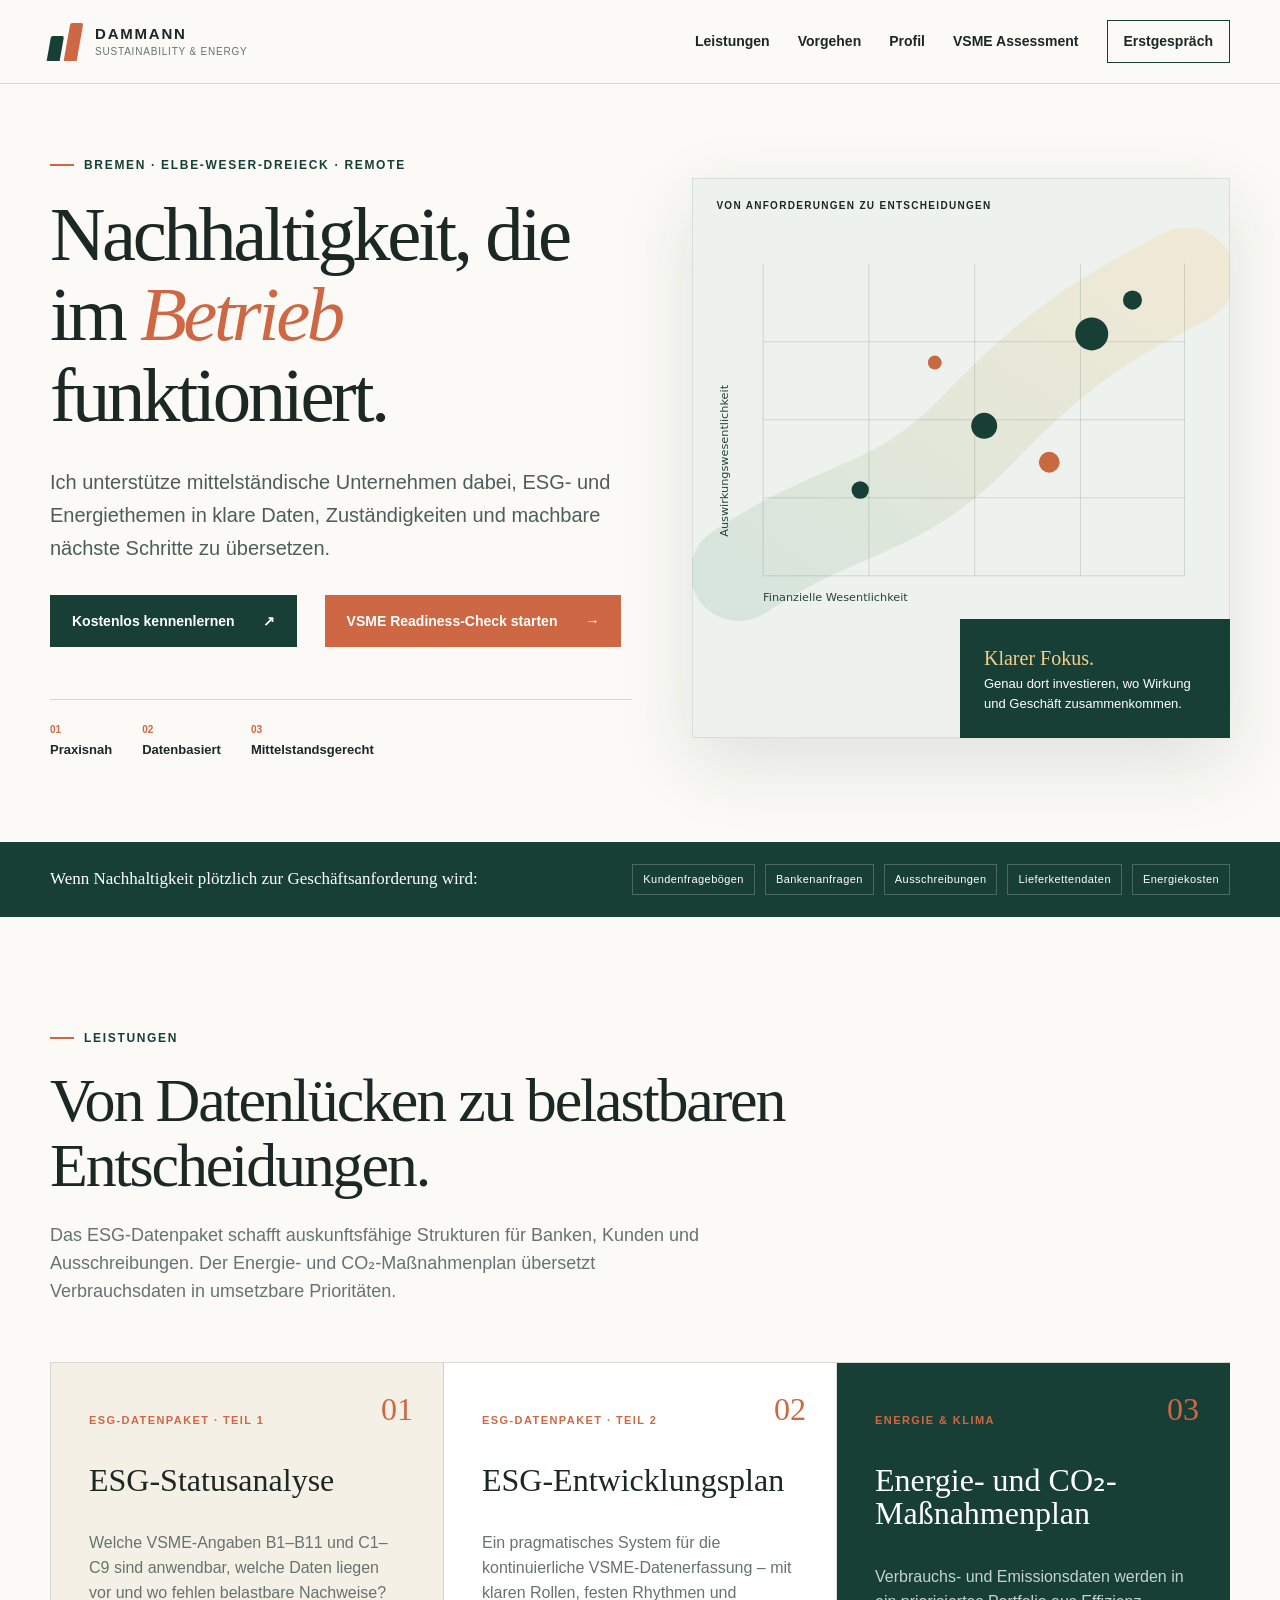
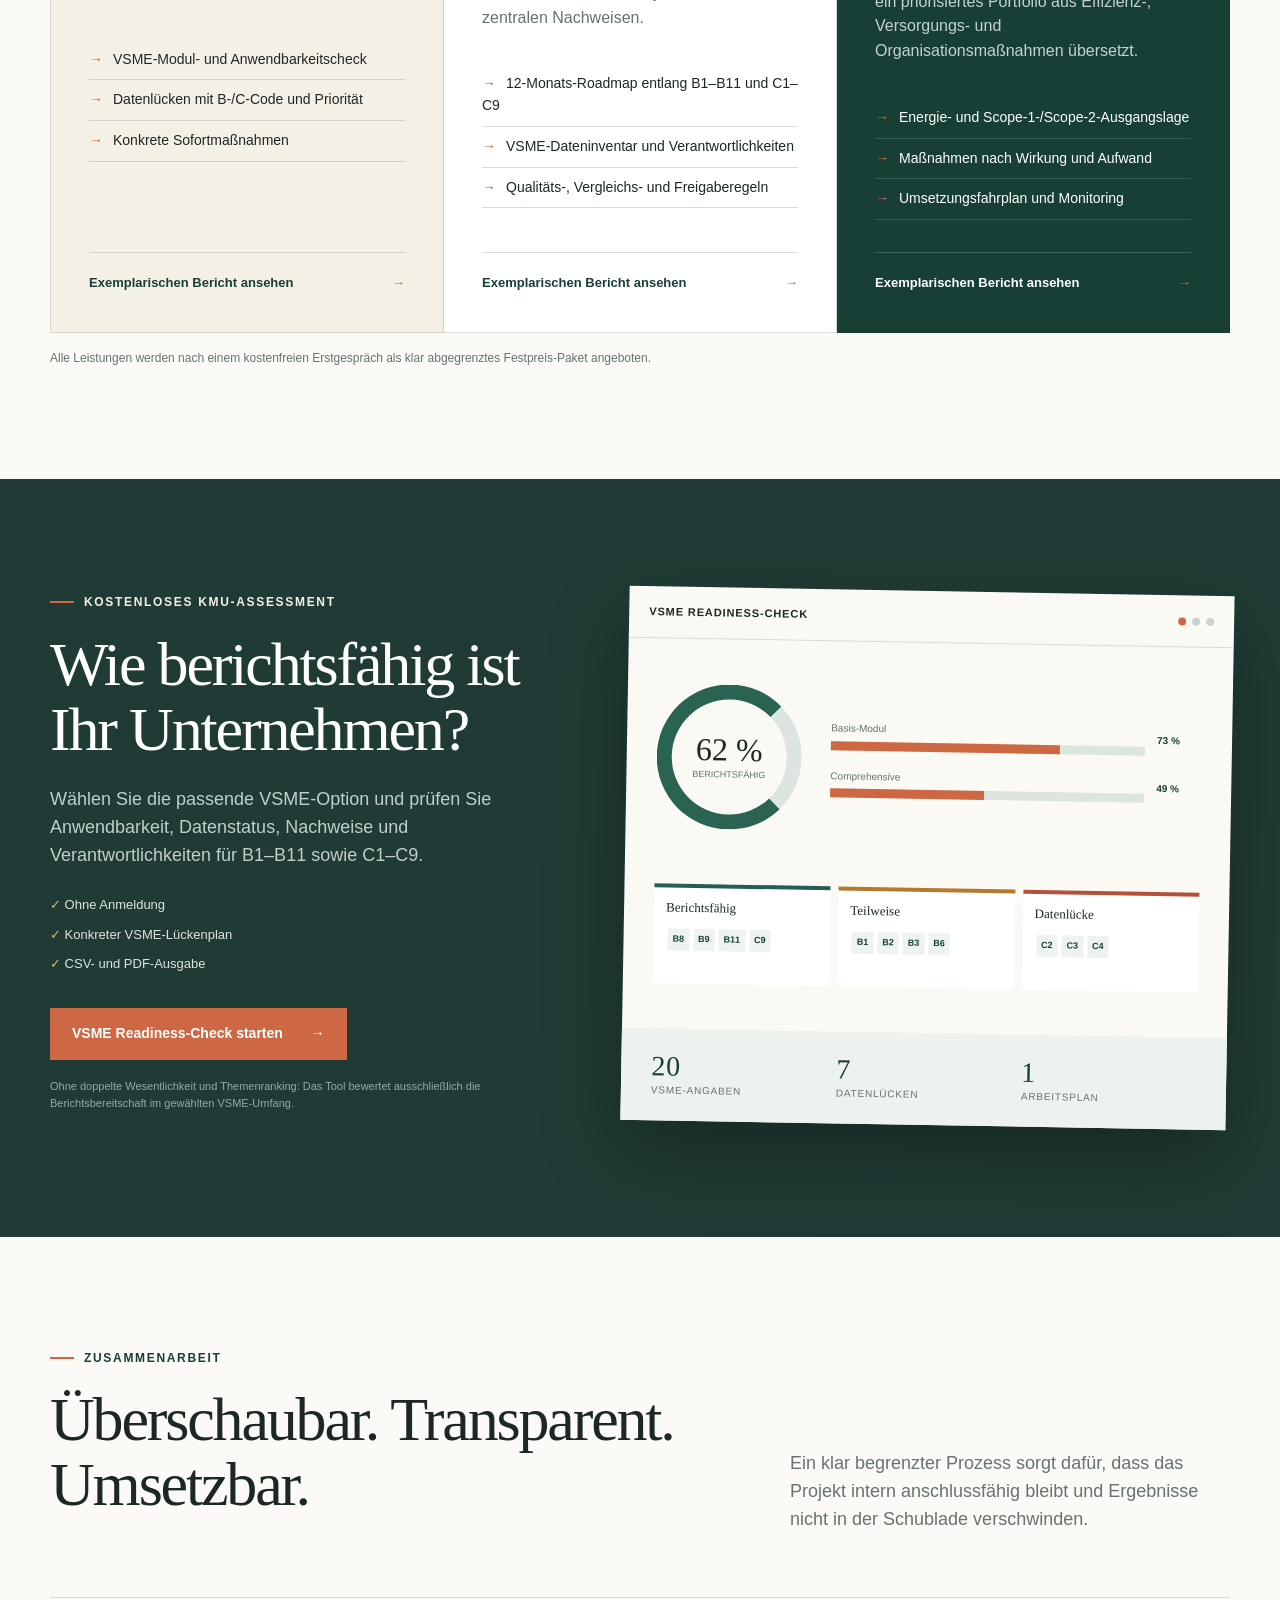
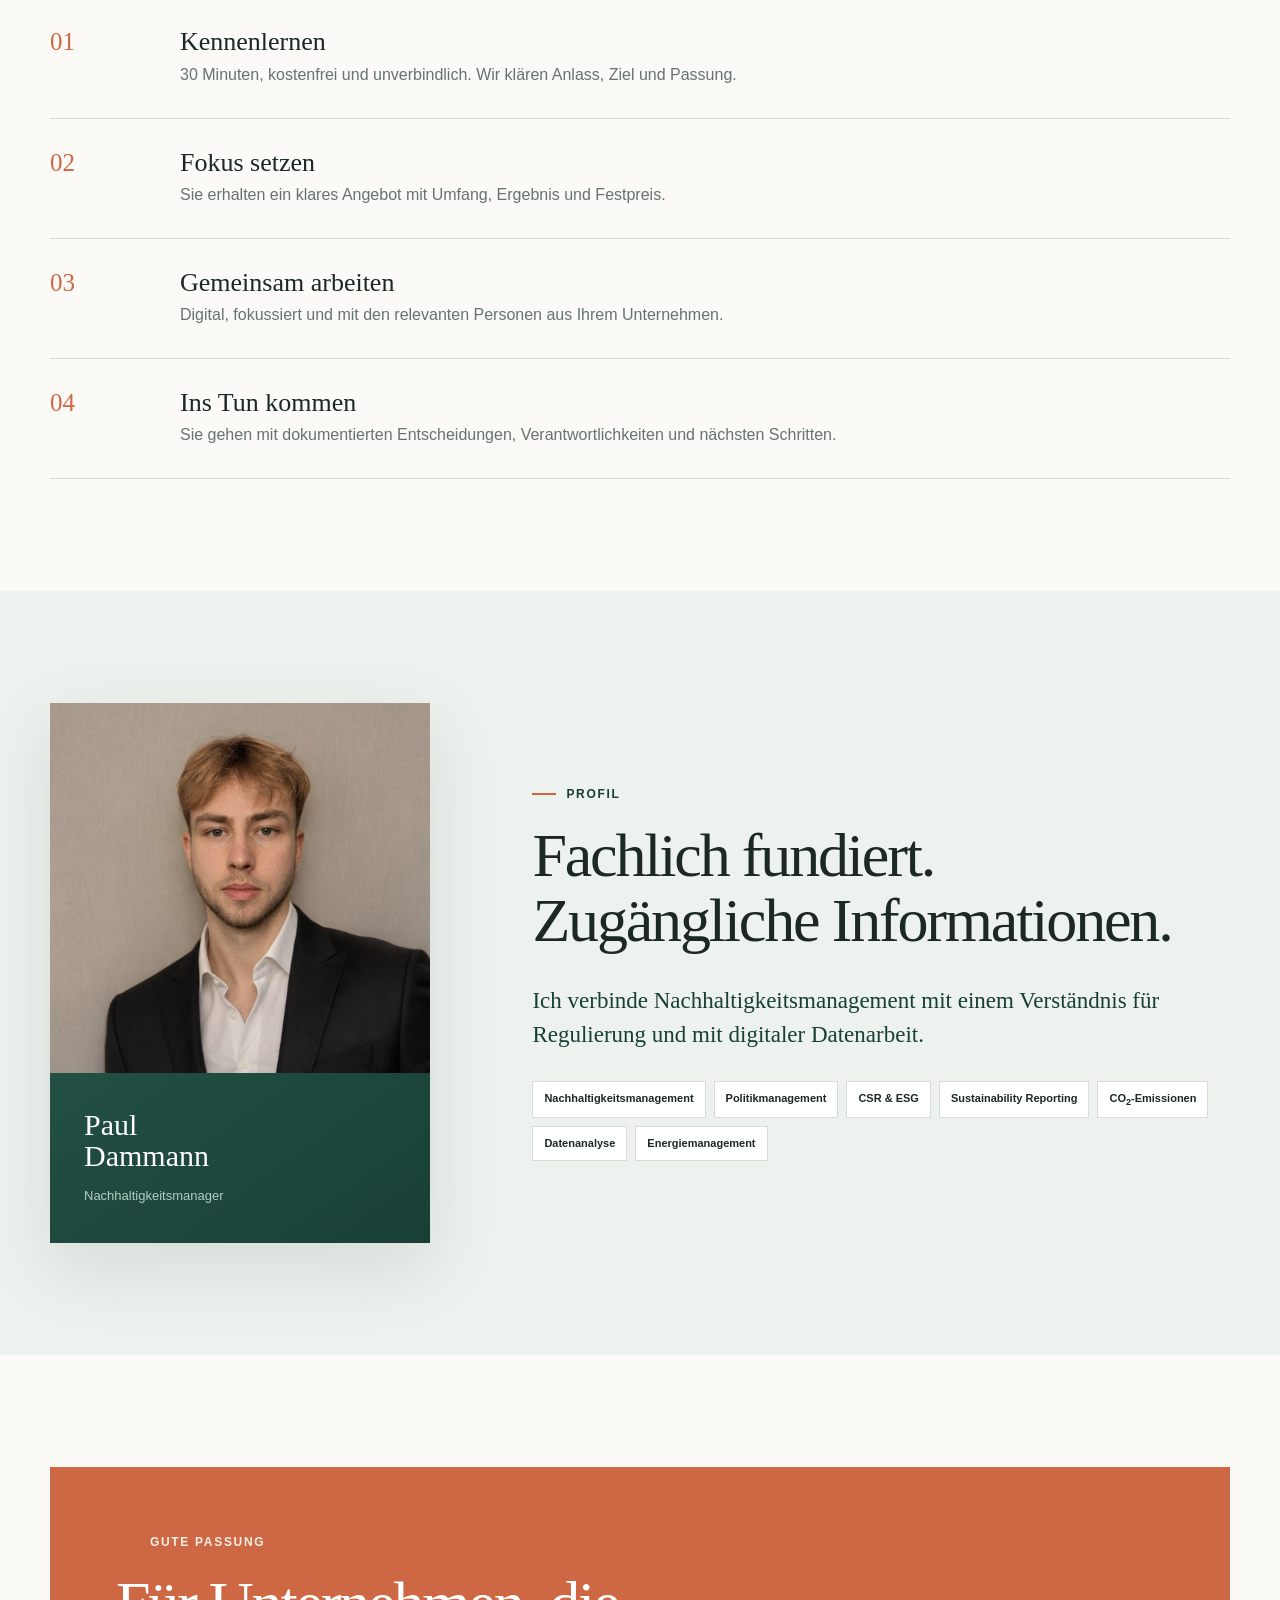
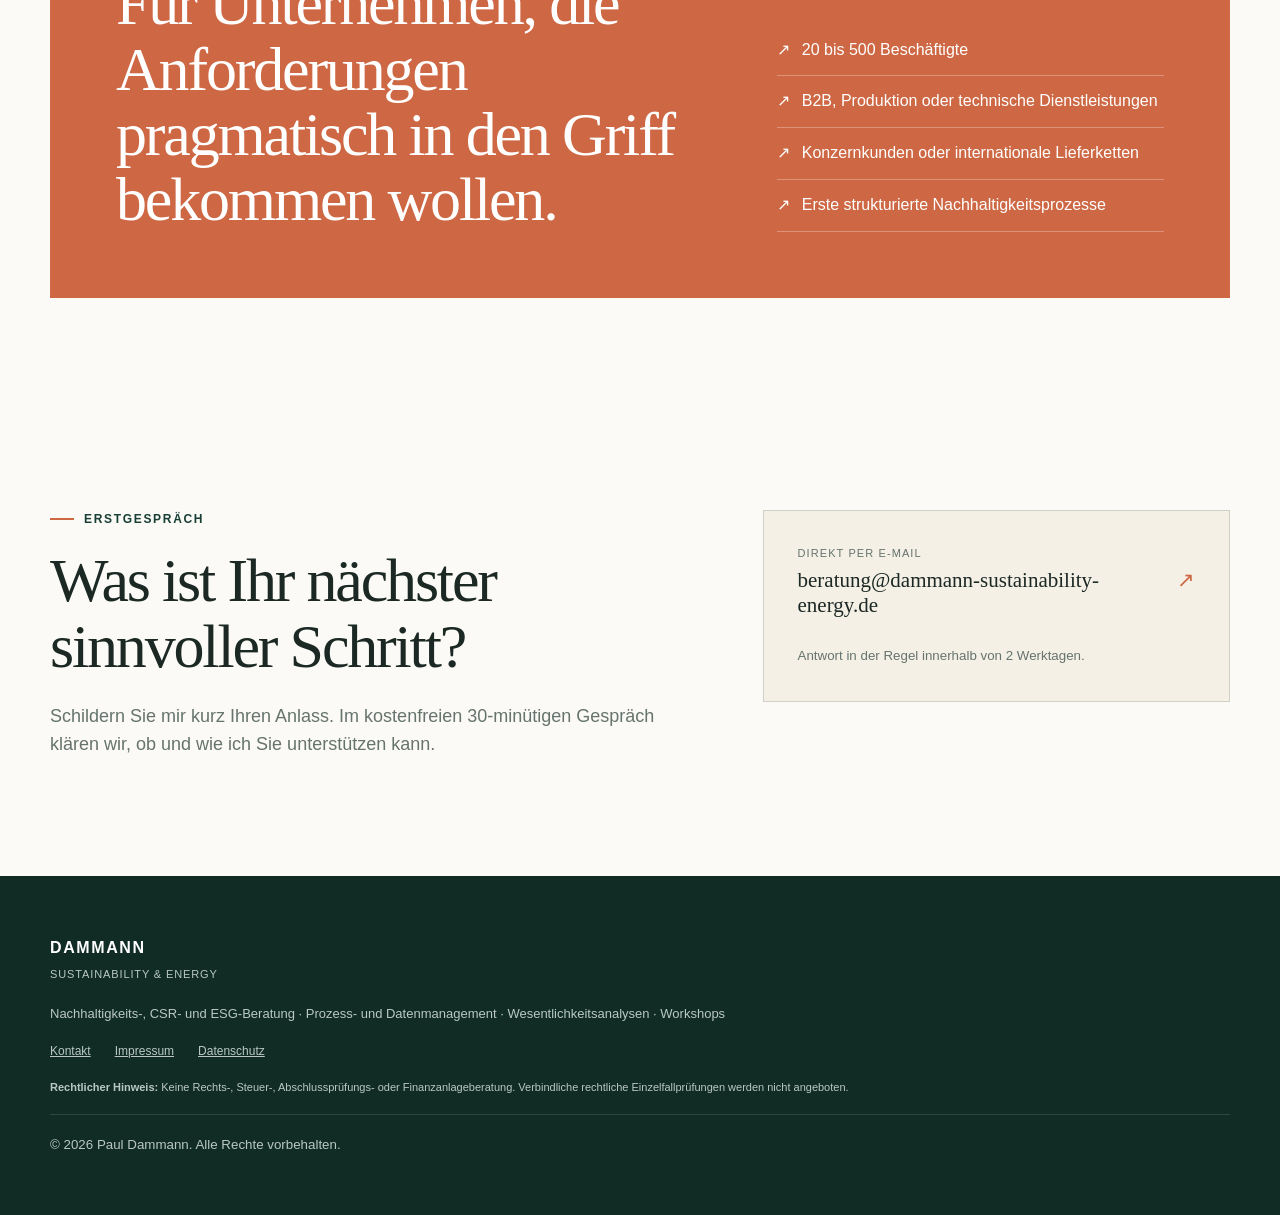
==== commit 0fbc0bd4: "Change button style for VSME Readiness-Check link" ====
--- a/index.html
+++ b/index.html
@@ -34,7 +34,7 @@
         <div class="hero-actions">
           <a class="button button-primary" href="#kontakt">Kostenlos kennenlernen <span>↗</span></a>
           <!--<a class="text-link" href="assessment.html">VSME Readiness-Check starten <span>→</span></a>-->
-          <a class="button button-primary" href="assessment.html">VSME Readiness-Check starten <span>→</span></a>
+          <a class="button button-coral" href="assessment.html">VSME Readiness-Check starten <span>→</span></a>
         </div>
         <ul class="trust-list" aria-label="Schwerpunkte">
           <li><span>01</span> Praxisnah</li>
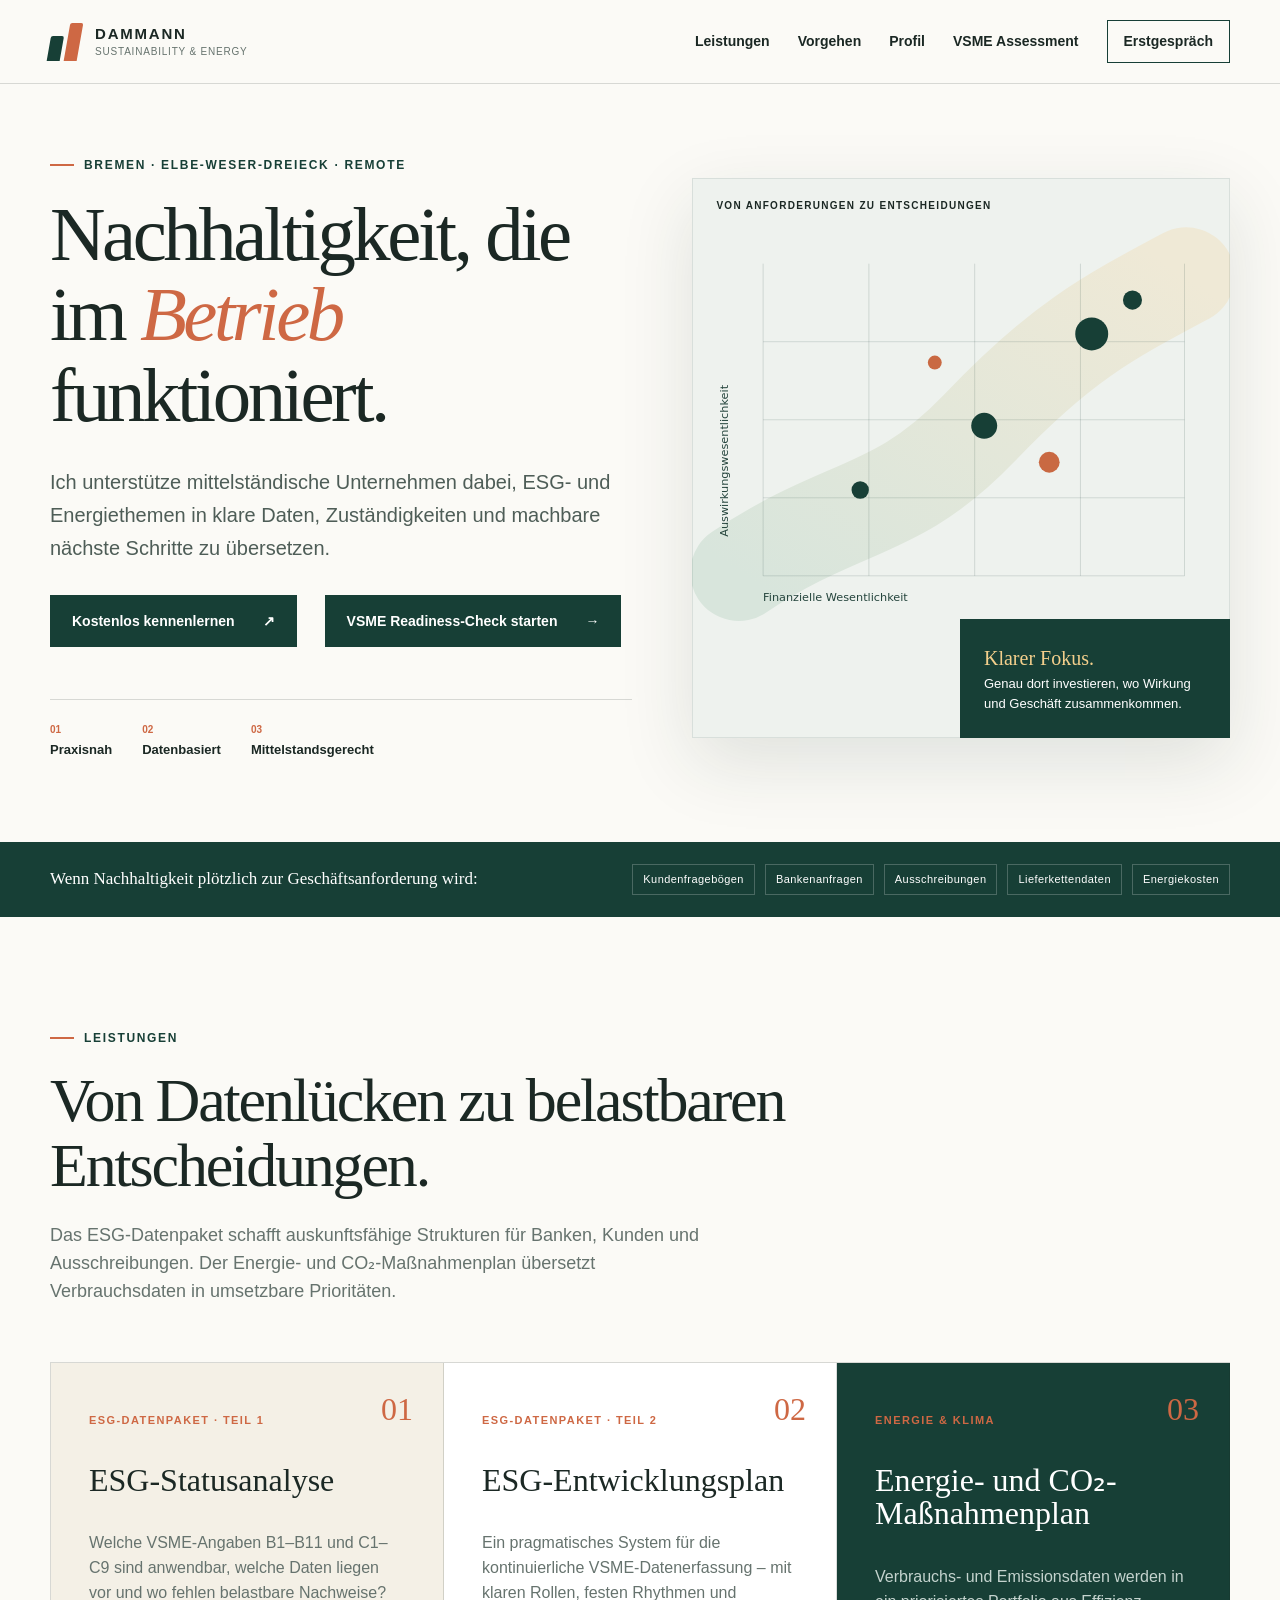
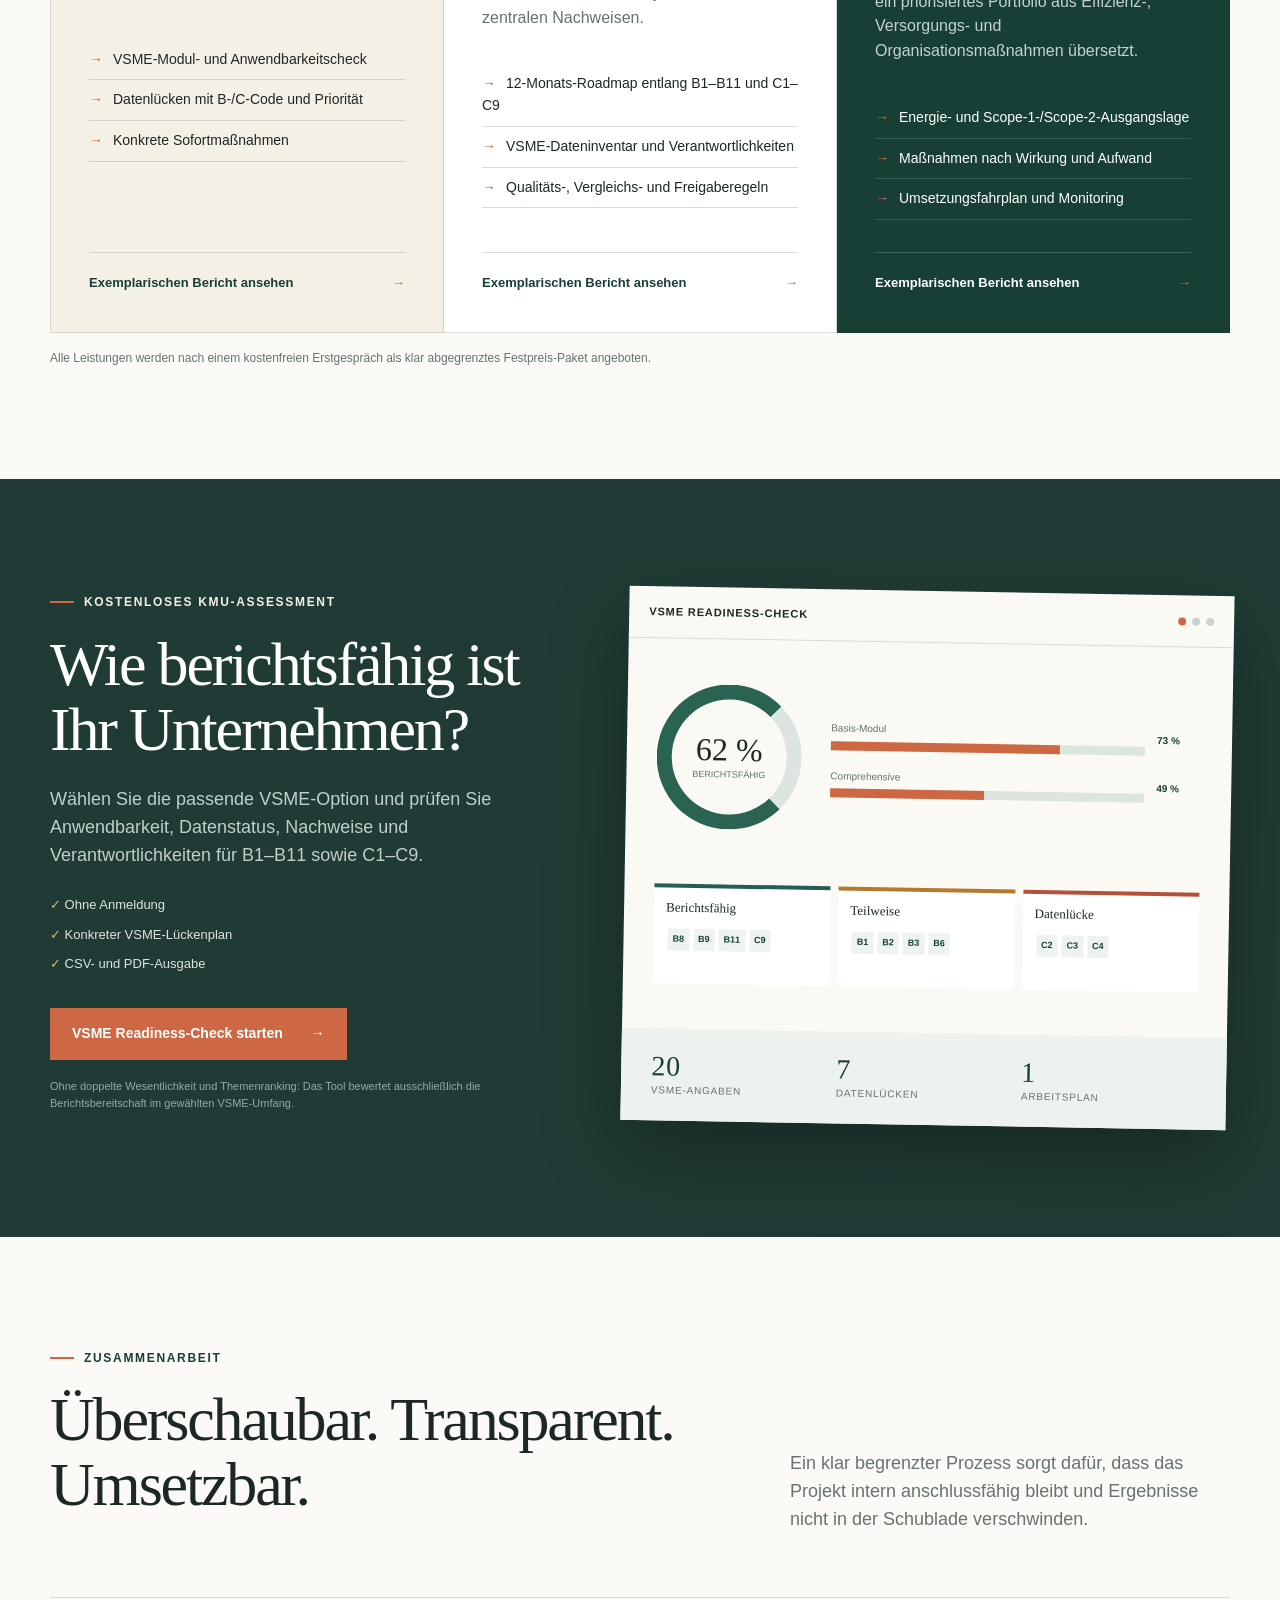
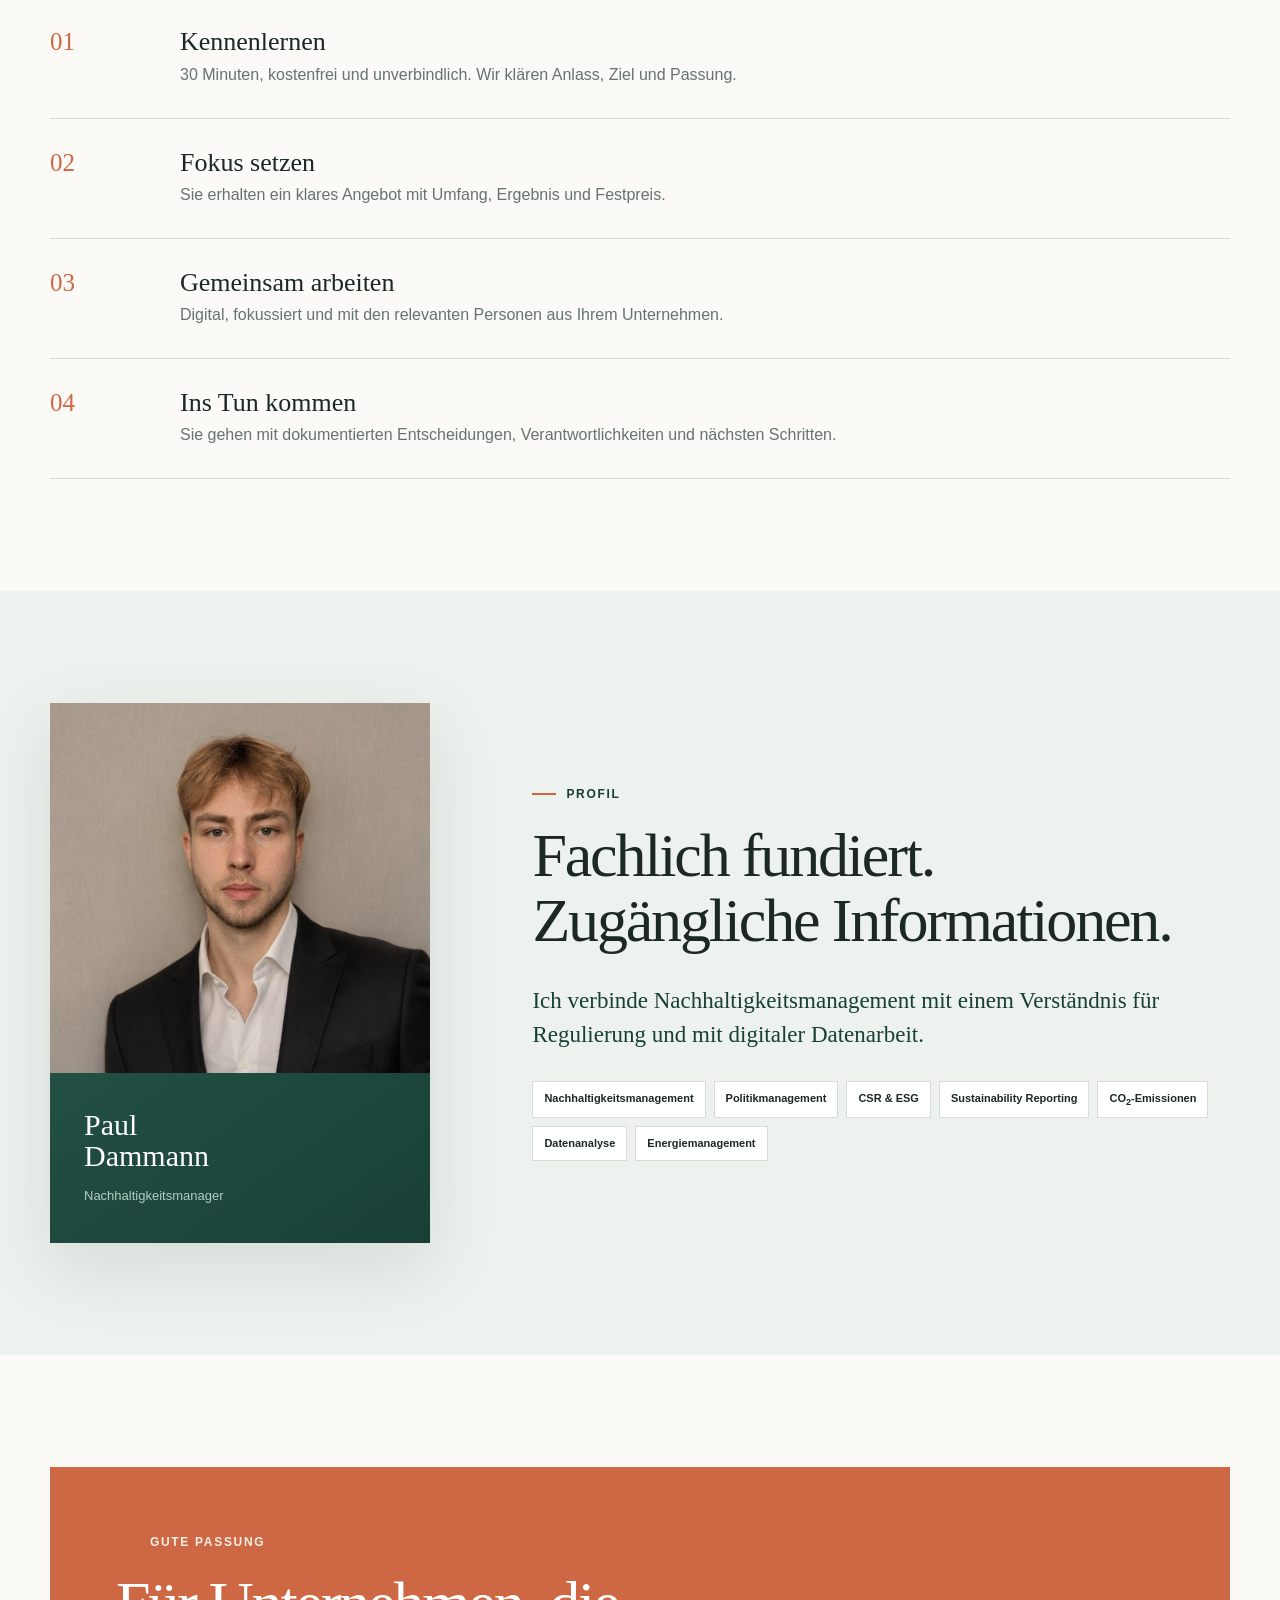
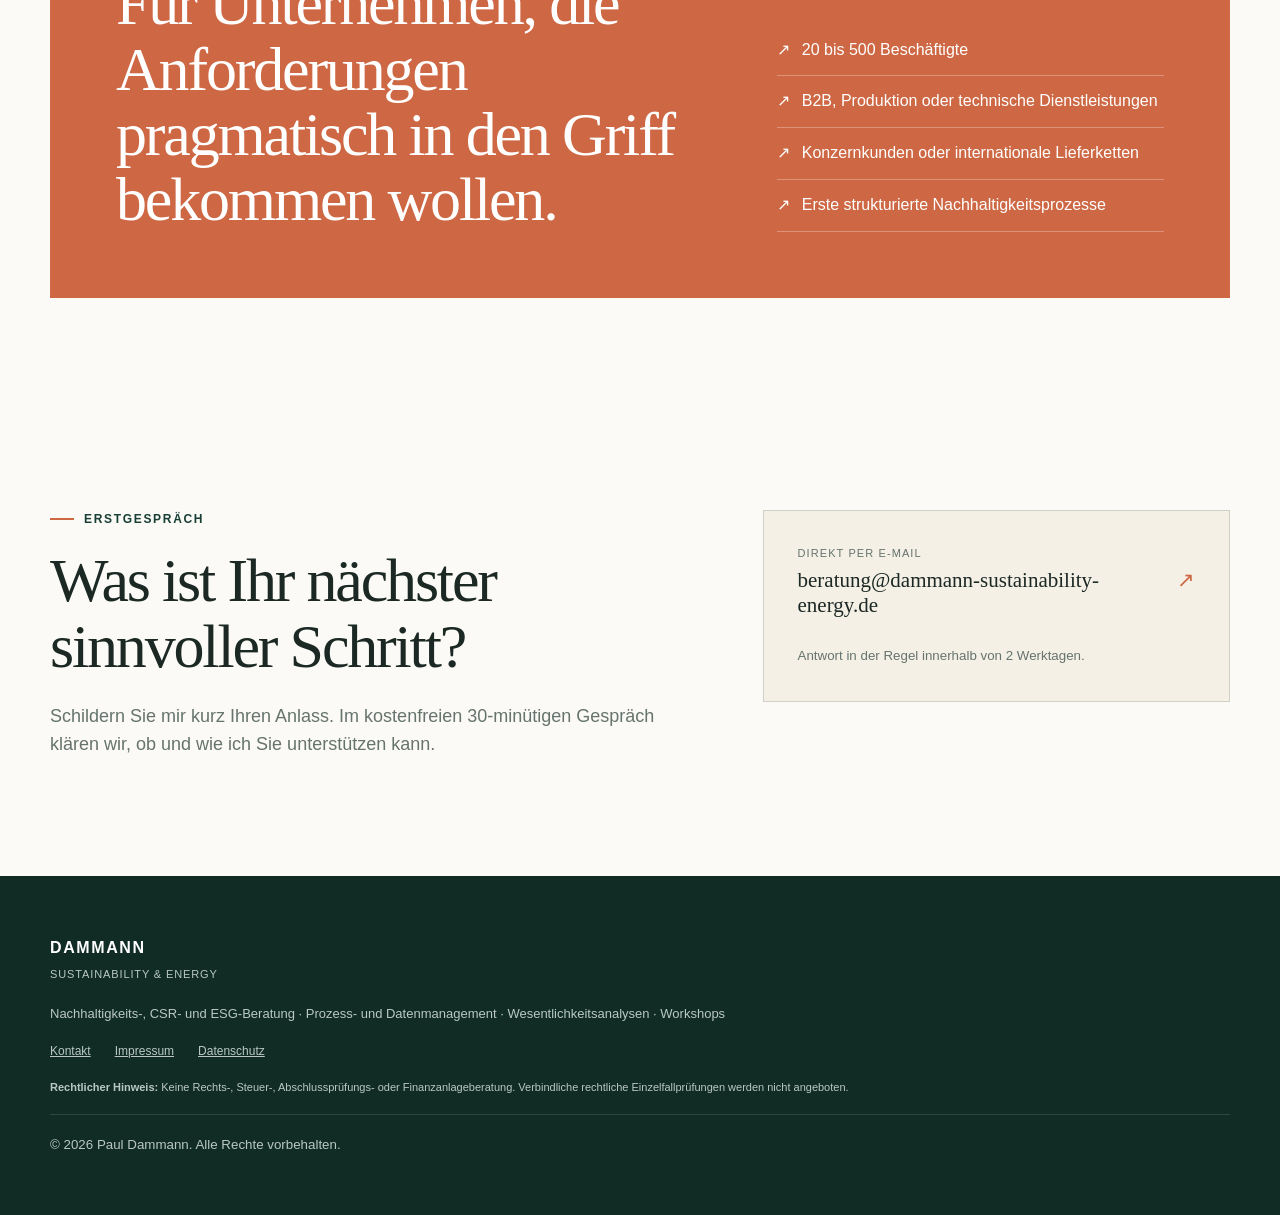
==== commit 7f4c7753: "Change VSME Readiness-Check button style" ====
--- a/index.html
+++ b/index.html
@@ -7,6 +7,7 @@
   <title>Dammann Sustainability &amp; Energy</title>
   <link rel="stylesheet" href="styles.css">
   <link rel="stylesheet" href="reports.css">
+  <!-- Cloudflare Web Analytics --><script defer src='https://static.cloudflareinsights.com/beacon.min.js' data-cf-beacon='{"token": "5d82b036fe0f4c0d85e3913b57e82b04"}'></script><!-- End Cloudflare Web Analytics -->
 </head>
 <body>
   <a class="skip-link" href="#main">Zum Inhalt</a>
@@ -34,7 +35,7 @@
         <div class="hero-actions">
           <a class="button button-primary" href="#kontakt">Kostenlos kennenlernen <span>↗</span></a>
           <!--<a class="text-link" href="assessment.html">VSME Readiness-Check starten <span>→</span></a>-->
-          <a class="button button-coral" href="assessment.html">VSME Readiness-Check starten <span>→</span></a>
+          <a class="button button-primary" href="assessment.html">VSME Readiness-Check starten <span>→</span></a>
         </div>
         <ul class="trust-list" aria-label="Schwerpunkte">
           <li><span>01</span> Praxisnah</li>
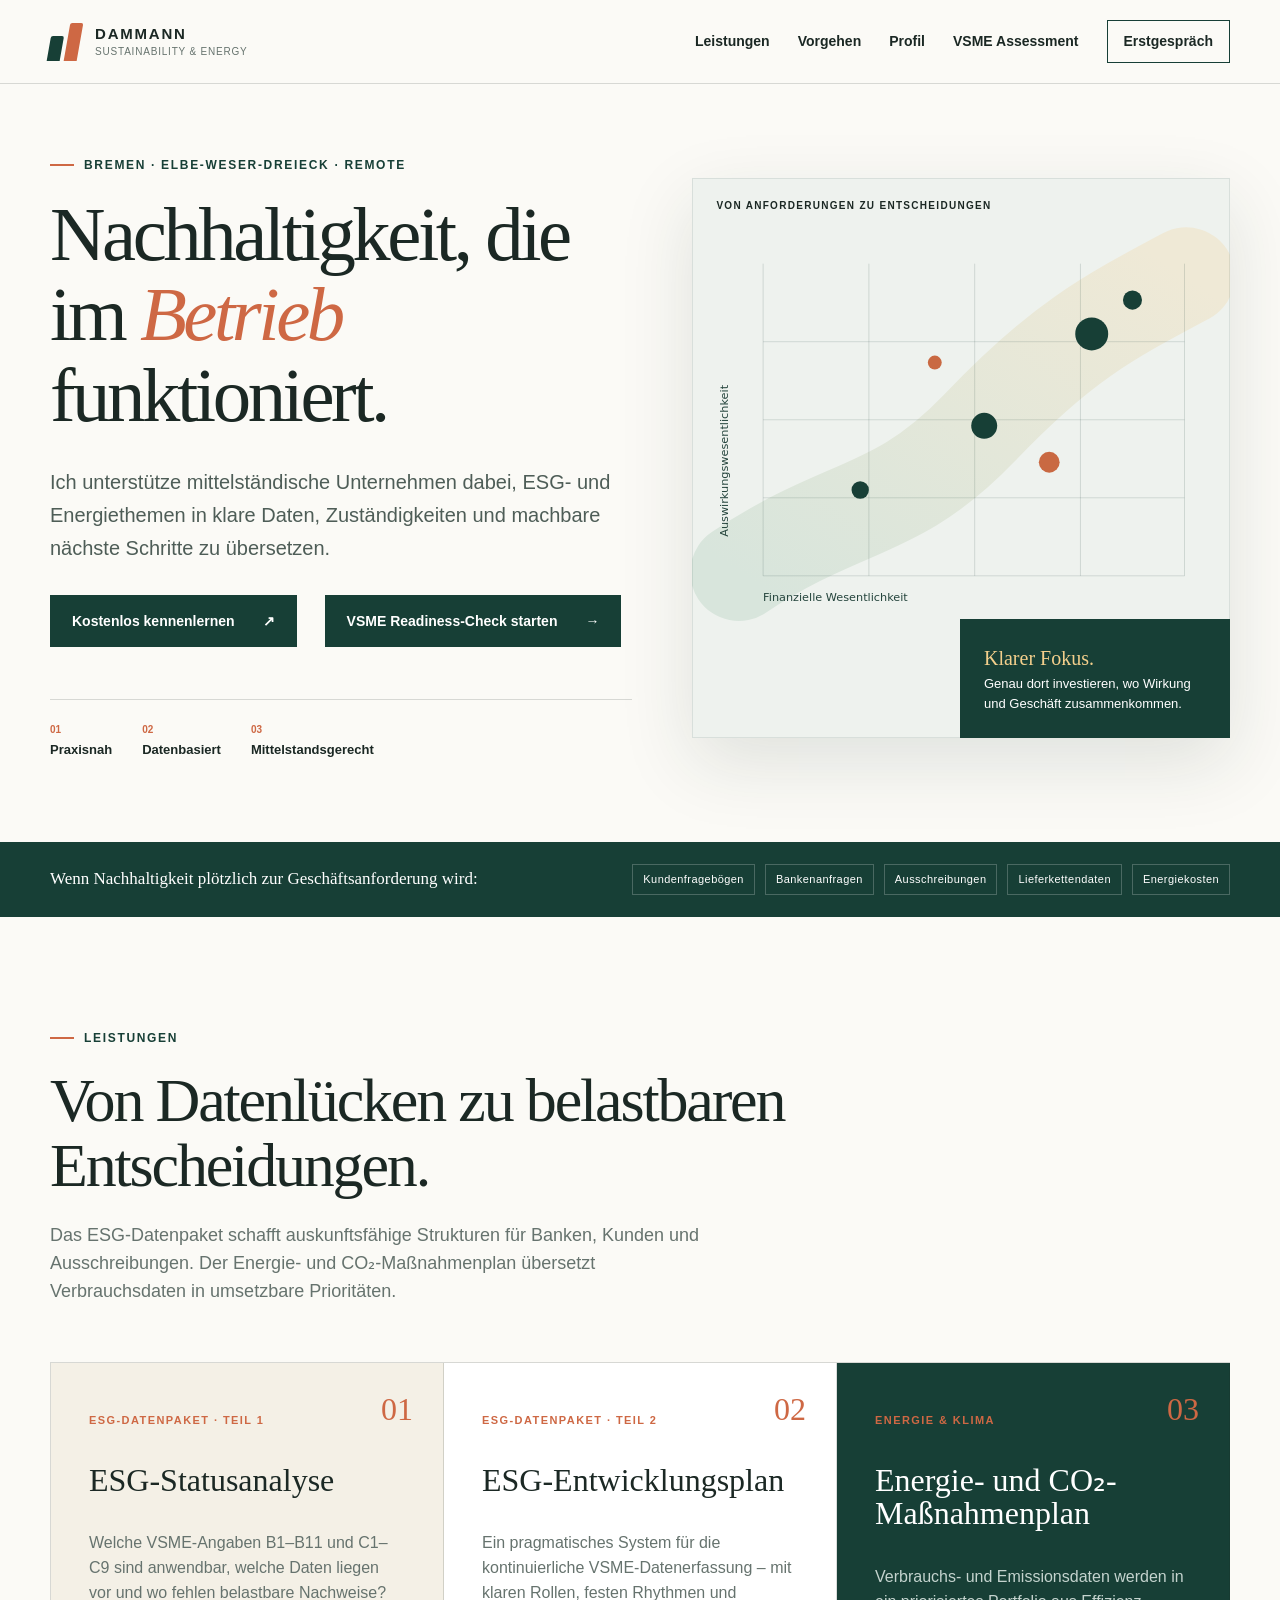
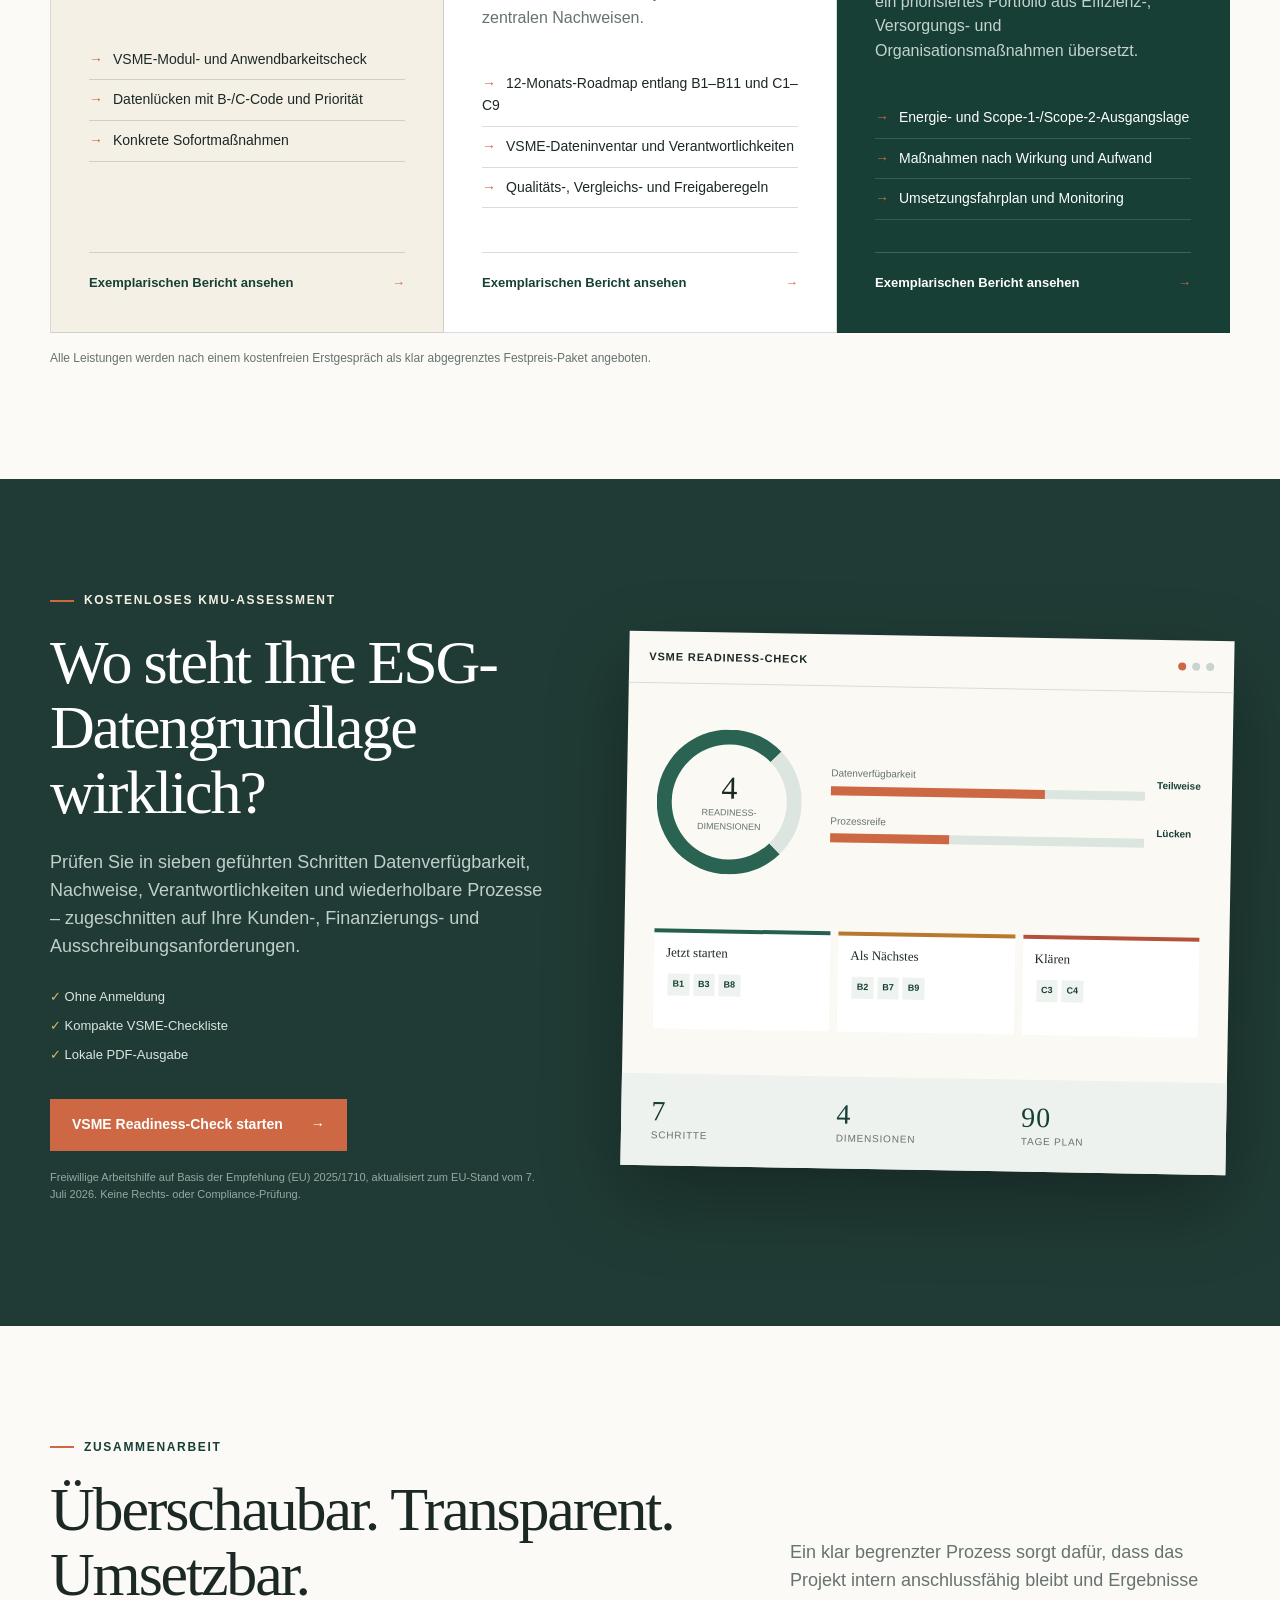
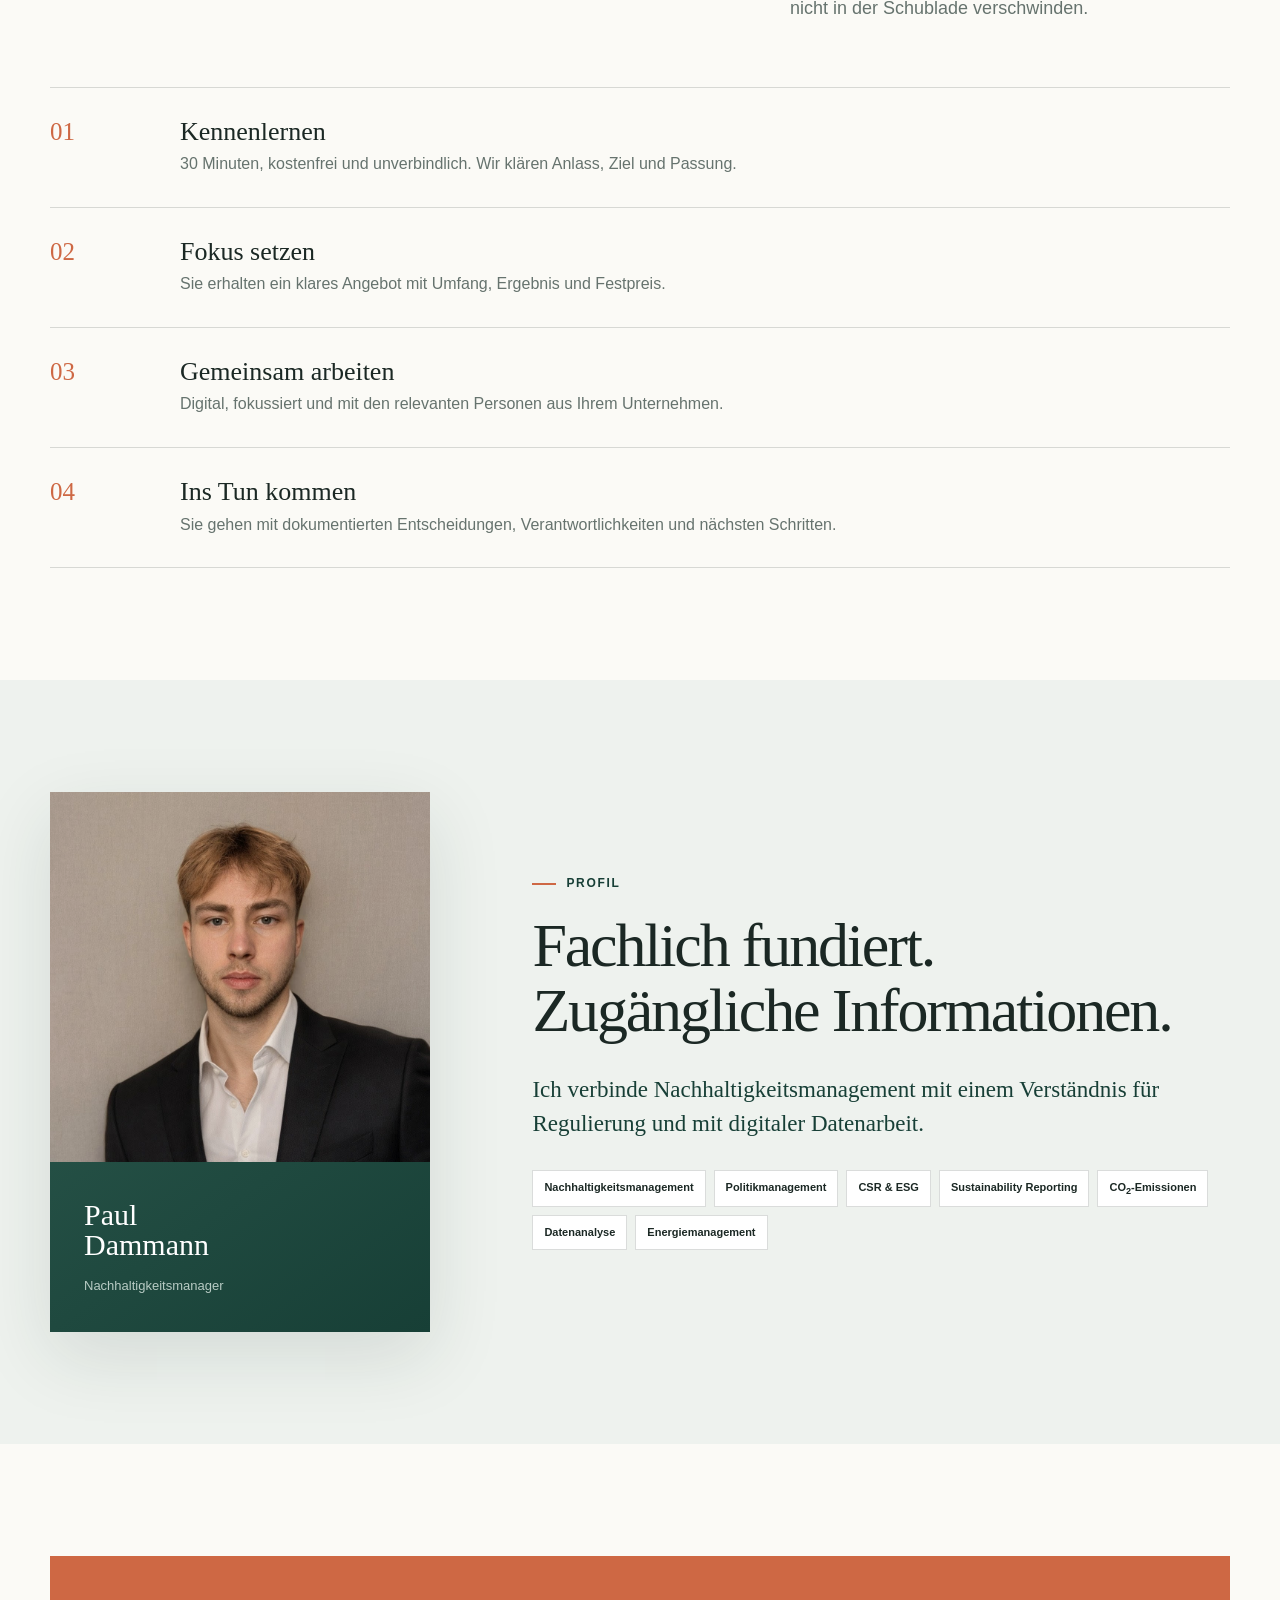
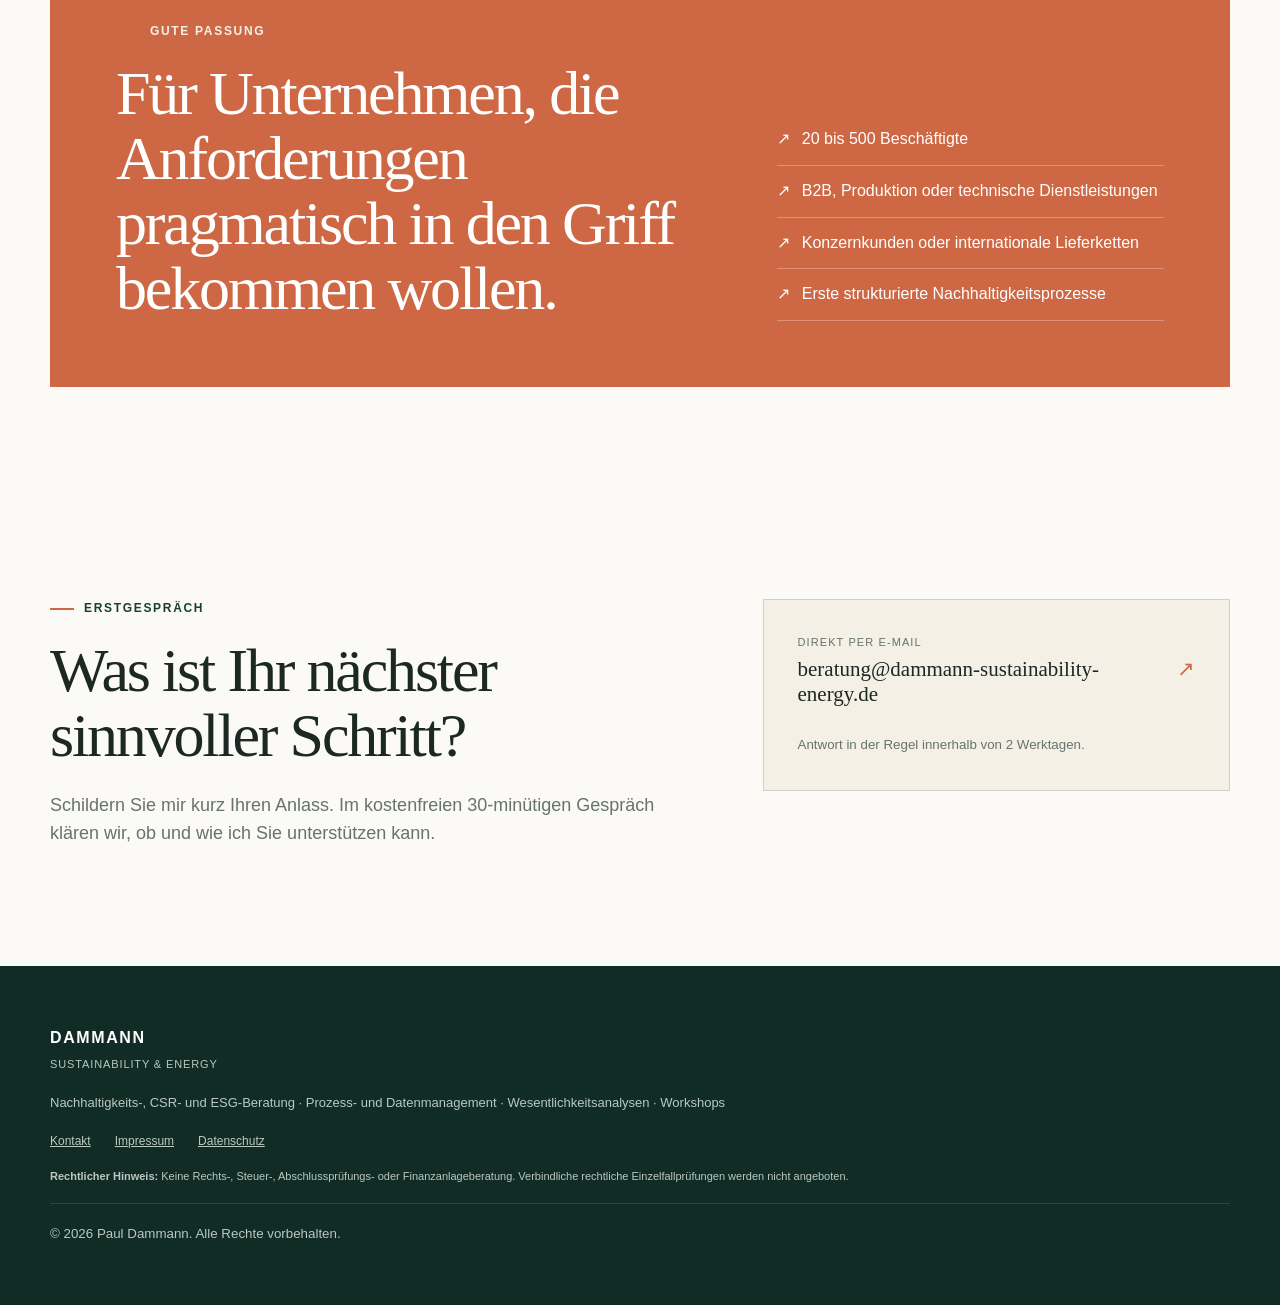
==== commit 668aa01f: "Add files via upload" ====
--- a/index.html
+++ b/index.html
@@ -7,7 +7,6 @@
   <title>Dammann Sustainability &amp; Energy</title>
   <link rel="stylesheet" href="styles.css">
   <link rel="stylesheet" href="reports.css">
-  <!-- Cloudflare Web Analytics --><script defer src='https://static.cloudflareinsights.com/beacon.min.js' data-cf-beacon='{"token": "5d82b036fe0f4c0d85e3913b57e82b04"}'></script><!-- End Cloudflare Web Analytics -->
 </head>
 <body>
   <a class="skip-link" href="#main">Zum Inhalt</a>
@@ -103,20 +102,20 @@
       <div class="section-shell tool-grid">
         <div class="tool-copy">
           <p class="kicker light"><span></span>Kostenloses KMU-Assessment</p>
-          <h2>Wie berichtsfähig ist Ihr Unternehmen?</h2>
-          <p>Wählen Sie die passende VSME-Option und prüfen Sie Anwendbarkeit, Datenstatus, Nachweise und Verantwortlichkeiten für B1–B11 sowie C1–C9.</p>
-          <div class="tool-features"><span>✓ Ohne Anmeldung</span><span>✓ Konkreter VSME-Lückenplan</span><span>✓ CSV- und PDF-Ausgabe</span></div>
+          <h2>Wo steht Ihre ESG-Datengrundlage wirklich?</h2>
+          <p>Prüfen Sie in sieben geführten Schritten Datenverfügbarkeit, Nachweise, Verantwortlichkeiten und wiederholbare Prozesse – zugeschnitten auf Ihre Kunden-, Finanzierungs- und Ausschreibungsanforderungen.</p>
+          <div class="tool-features"><span>✓ Ohne Anmeldung</span><span>✓ Kompakte VSME-Checkliste</span><span>✓ Lokale PDF-Ausgabe</span></div>
           <a class="button button-coral" href="assessment.html">VSME Readiness-Check starten <span>→</span></a>
-          <p class="fine-print">Ohne doppelte Wesentlichkeit und Themenranking: Das Tool bewertet ausschließlich die Berichtsbereitschaft im gewählten VSME-Umfang.</p>
+          <p class="fine-print">Freiwillige Arbeitshilfe auf Basis der Empfehlung (EU) 2025/1710, aktualisiert zum EU-Stand vom 7. Juli 2026. Keine Rechts- oder Compliance-Prüfung.</p>
         </div>
         <div class="readiness-preview" aria-hidden="true">
           <div class="preview-top"><span>VSME READINESS-CHECK</span><i></i><i></i><i></i></div>
           <div class="readiness-preview-body">
-            <div class="preview-score"><strong>62 %</strong><span>berichtsfähig</span></div>
-            <div class="preview-bars"><div><span>Basis-Modul</span><i><b style="width:73%"></b></i><strong>73 %</strong></div><div><span>Comprehensive</span><i><b style="width:49%"></b></i><strong>49 %</strong></div></div>
-            <div class="preview-board"><div class="ready"><strong>Berichtsfähig</strong><span>B8</span><span>B9</span><span>B11</span><span>C9</span></div><div class="partial"><strong>Teilweise</strong><span>B1</span><span>B2</span><span>B3</span><span>B6</span></div><div class="missing"><strong>Datenlücke</strong><span>C2</span><span>C3</span><span>C4</span></div></div>
+            <div class="preview-score"><strong>4</strong><span>Readiness-Dimensionen</span></div>
+            <div class="preview-bars"><div><span>Datenverfügbarkeit</span><i><b style="width:68%"></b></i><strong>Teilweise</strong></div><div><span>Prozessreife</span><i><b style="width:38%"></b></i><strong>Lücken</strong></div></div>
+            <div class="preview-board"><div class="ready"><strong>Jetzt starten</strong><span>B1</span><span>B3</span><span>B8</span></div><div class="partial"><strong>Als Nächstes</strong><span>B2</span><span>B7</span><span>B9</span></div><div class="missing"><strong>Klären</strong><span>C3</span><span>C4</span></div></div>
           </div>
-          <div class="preview-stats"><span><b>20</b>VSME-Angaben</span><span><b>7</b>Datenlücken</span><span><b>1</b>Arbeitsplan</span></div>
+          <div class="preview-stats"><span><b>7</b>Schritte</span><span><b>4</b>Dimensionen</span><span><b>90</b>Tage Plan</span></div>
         </div>
       </div>
     </section>
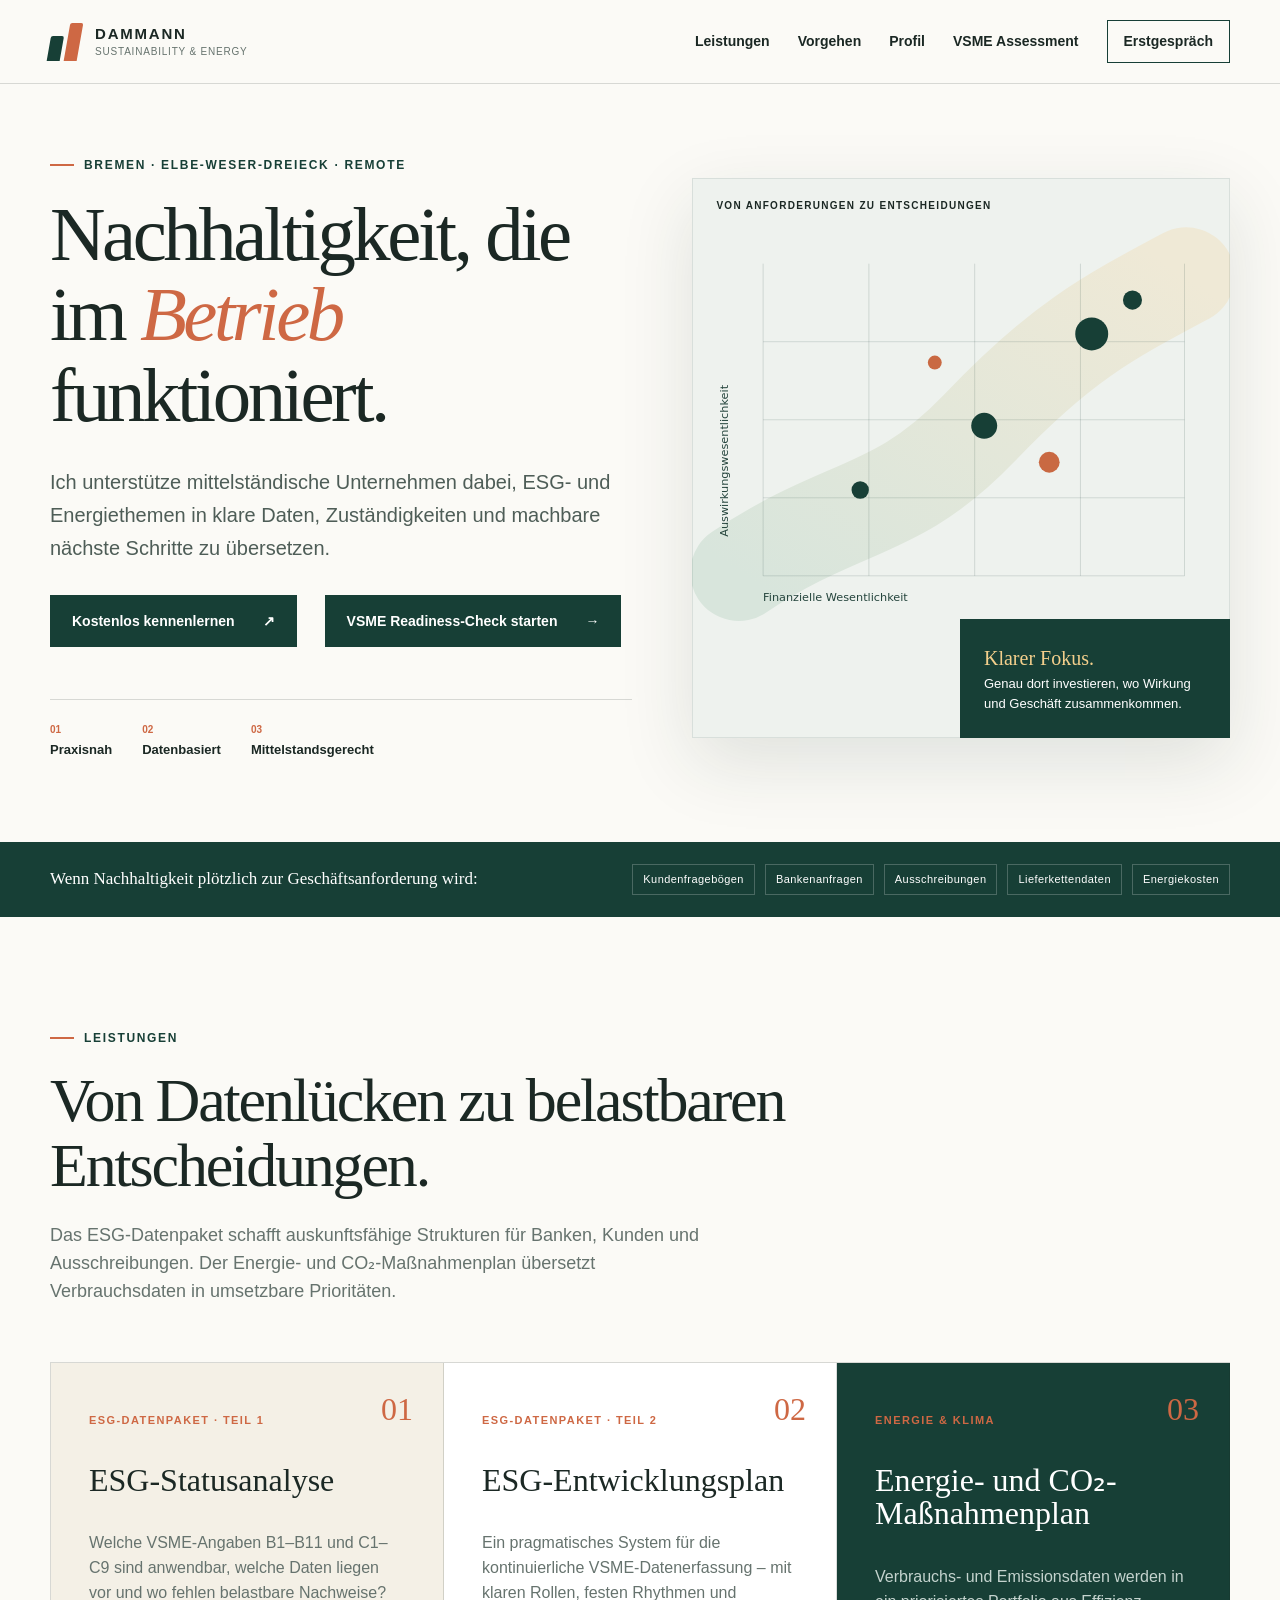
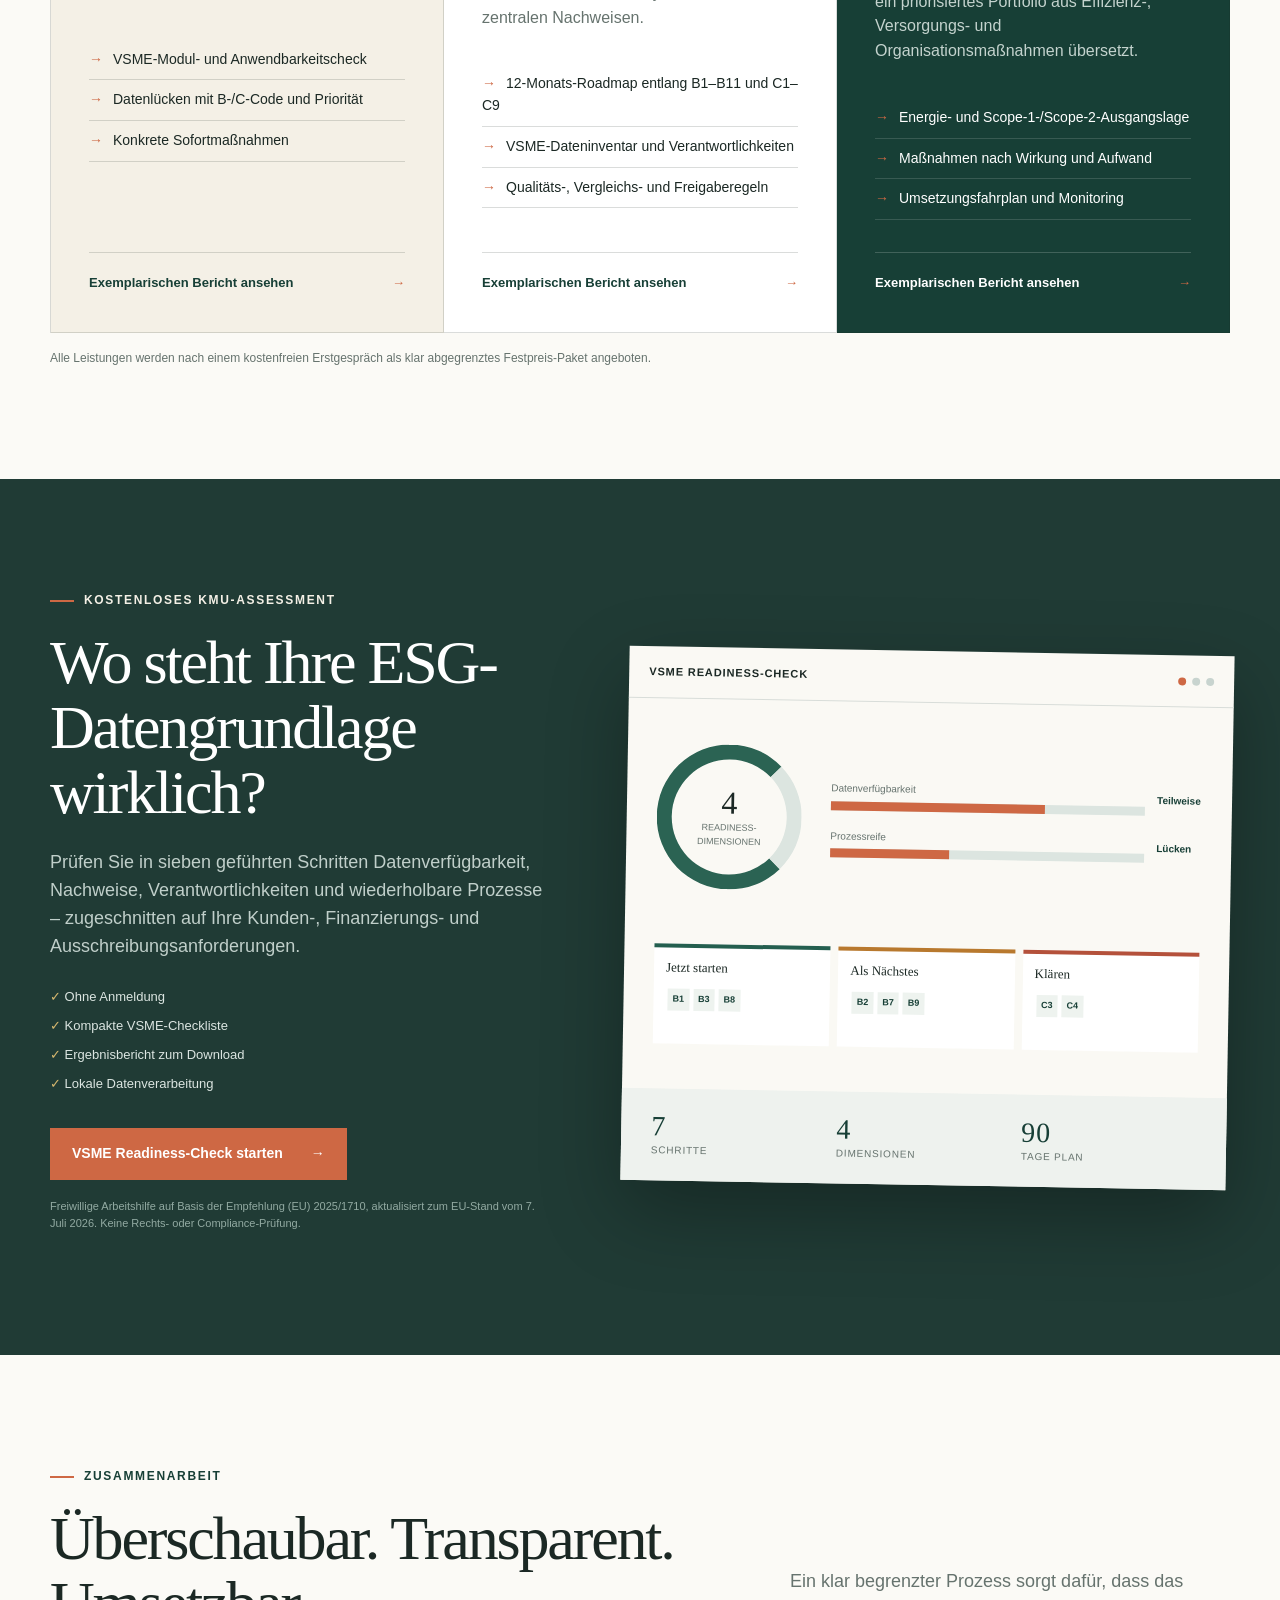
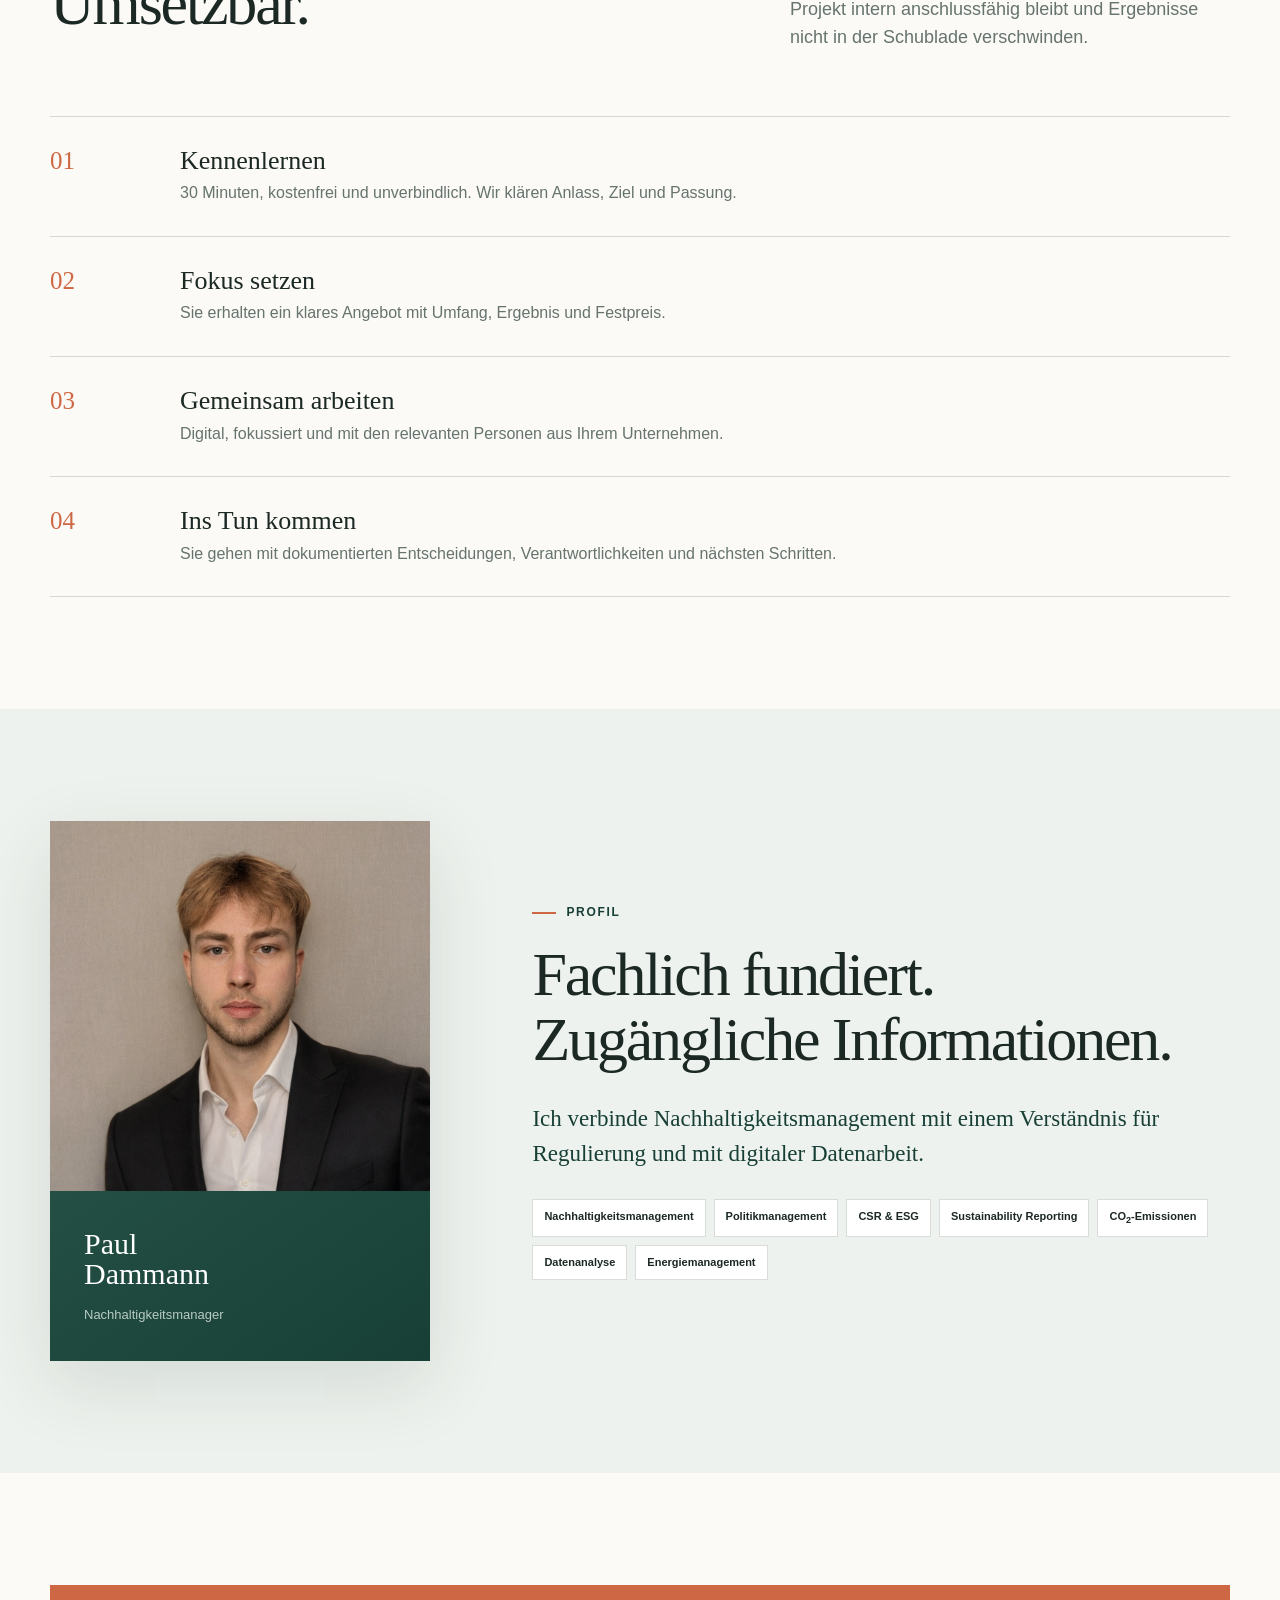
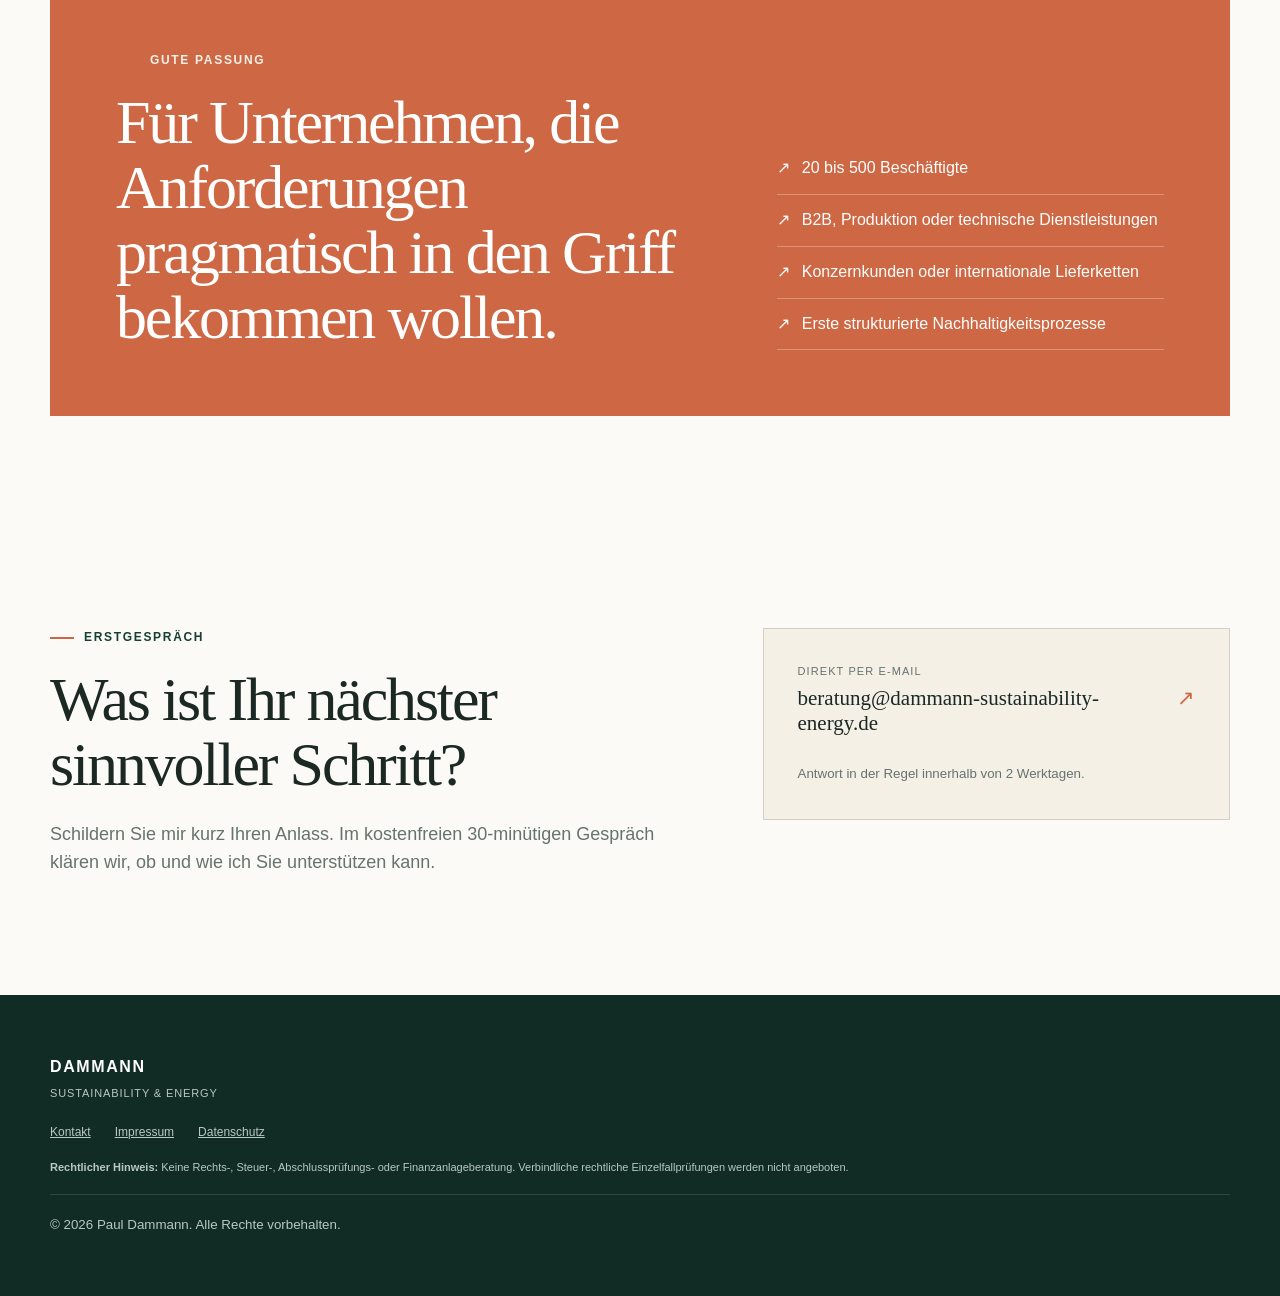
==== commit 686fe752: "Update tool features and footer content in index.html" ====
--- a/index.html
+++ b/index.html
@@ -104,7 +104,7 @@
           <p class="kicker light"><span></span>Kostenloses KMU-Assessment</p>
           <h2>Wo steht Ihre ESG-Datengrundlage wirklich?</h2>
           <p>Prüfen Sie in sieben geführten Schritten Datenverfügbarkeit, Nachweise, Verantwortlichkeiten und wiederholbare Prozesse – zugeschnitten auf Ihre Kunden-, Finanzierungs- und Ausschreibungsanforderungen.</p>
-          <div class="tool-features"><span>✓ Ohne Anmeldung</span><span>✓ Kompakte VSME-Checkliste</span><span>✓ Lokale PDF-Ausgabe</span></div>
+          <div class="tool-features"><span>✓ Ohne Anmeldung</span><span>✓ Kompakte VSME-Checkliste</span><span>✓ Ergebnisbericht zum Download</span><span>✓ Lokale Datenverarbeitung</span></div>
           <a class="button button-coral" href="assessment.html">VSME Readiness-Check starten <span>→</span></a>
           <p class="fine-print">Freiwillige Arbeitshilfe auf Basis der Empfehlung (EU) 2025/1710, aktualisiert zum EU-Stand vom 7. Juli 2026. Keine Rechts- oder Compliance-Prüfung.</p>
         </div>
@@ -182,7 +182,7 @@
 
   <footer class="site-footer">
     <div class="footer-brand"><strong>DAMMANN</strong><span>Sustainability &amp; Energy</span></div>
-    <p>Nachhaltigkeits-, CSR- und ESG-Beratung · Prozess- und Datenmanagement · Wesentlichkeitsanalysen · Workshops</p>
+    <!--<p>Nachhaltigkeits-, CSR- und ESG-Beratung · Prozess- und Datenmanagement · Wesentlichkeitsanalysen · Workshops</p>-->
     <nav><a href="#kontakt">Kontakt</a><a href="impressum.html">Impressum</a><a href="datenschutz.html">Datenschutz</a></nav>
     <div class="legal-note"><strong>Rechtlicher Hinweis:</strong> Keine Rechts-, Steuer-, Abschlussprüfungs- oder Finanzanlageberatung. Verbindliche rechtliche Einzelfallprüfungen werden nicht angeboten.</div>
     <small>© <span id="year"></span> Paul Dammann. Alle Rechte vorbehalten.</small>
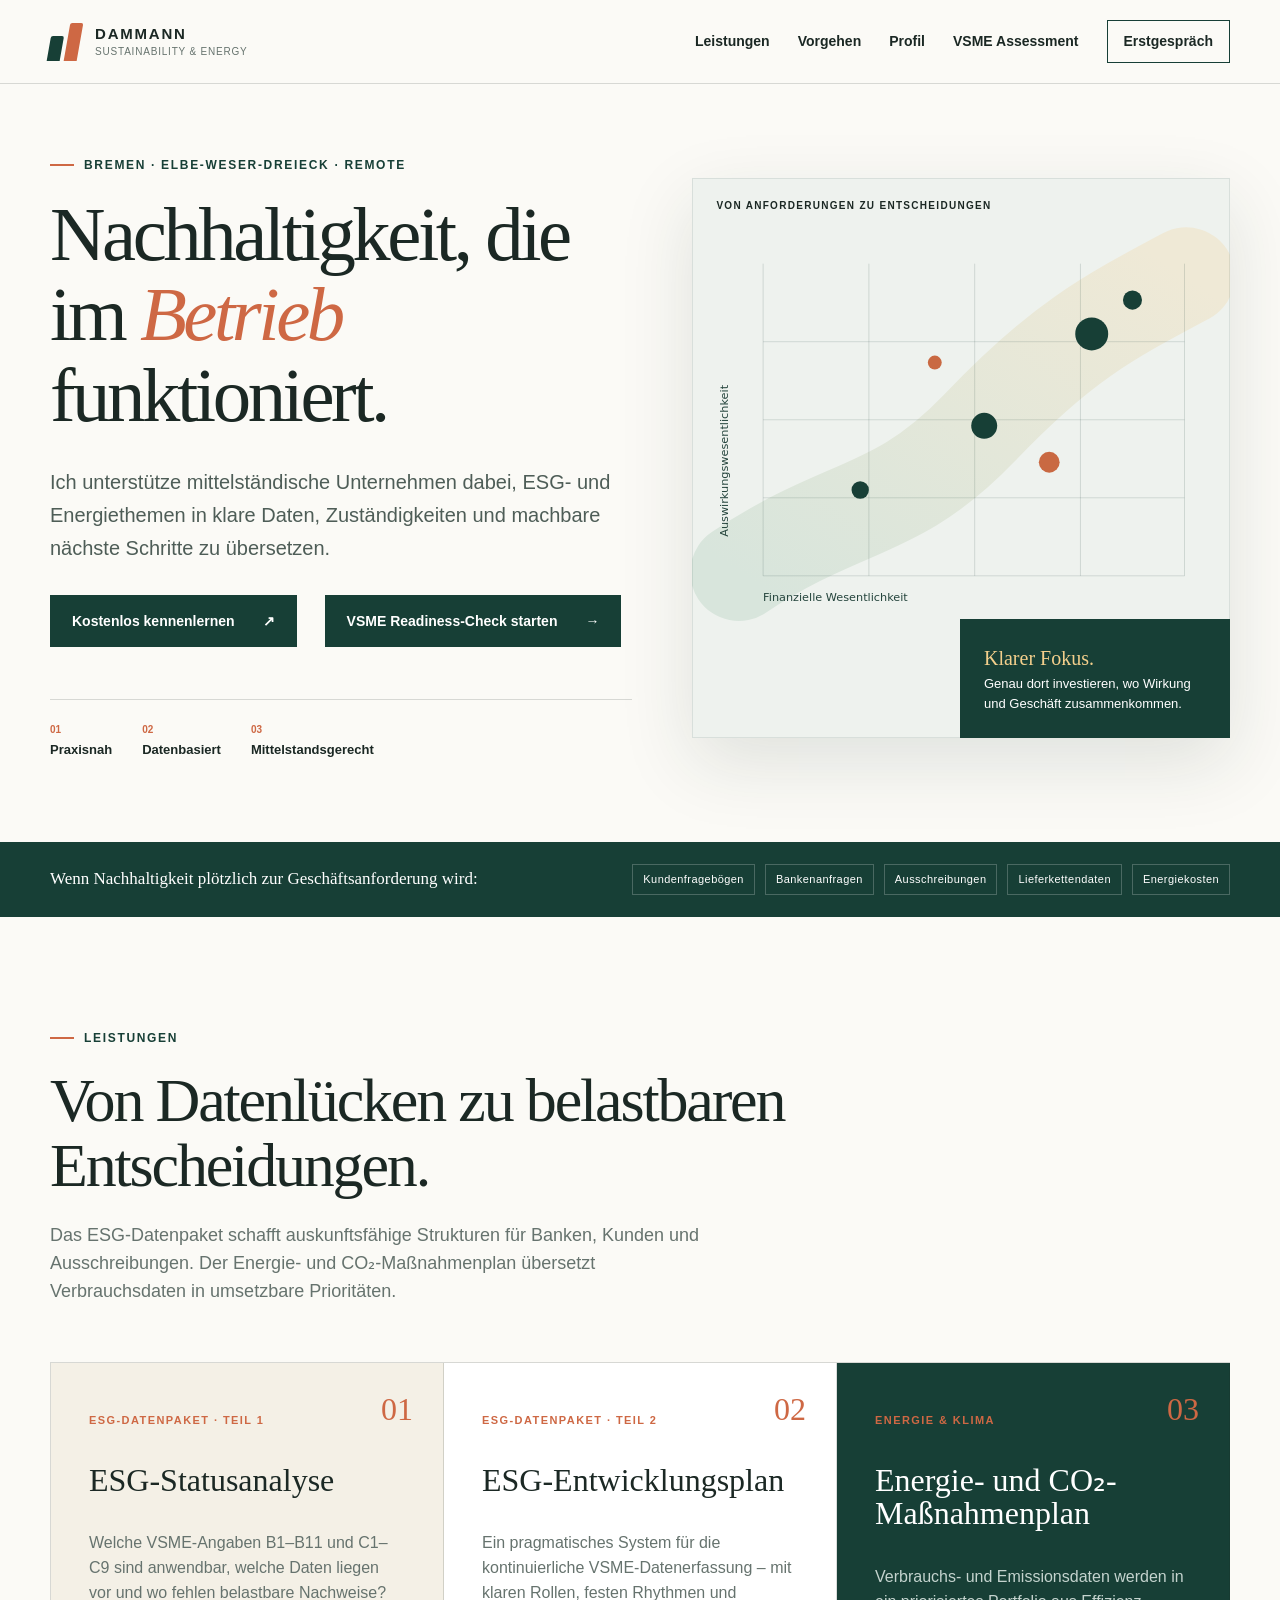
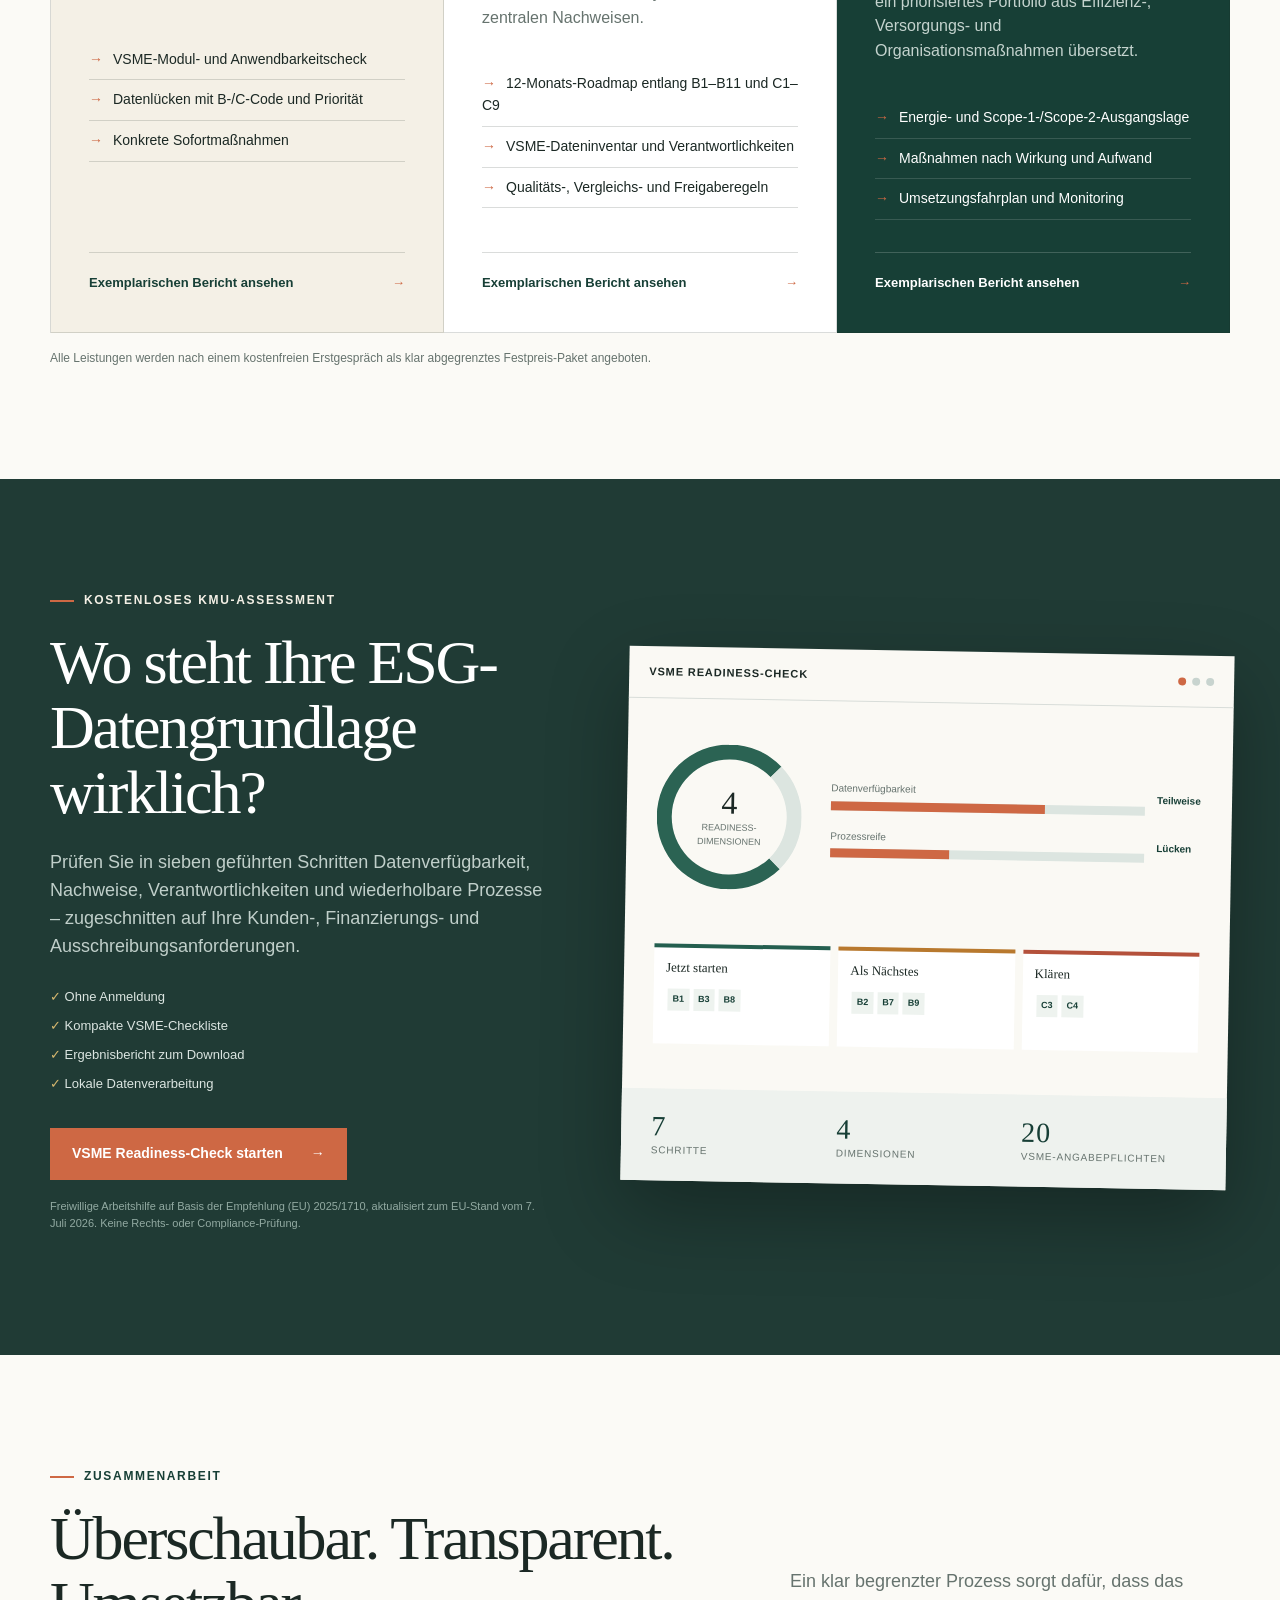
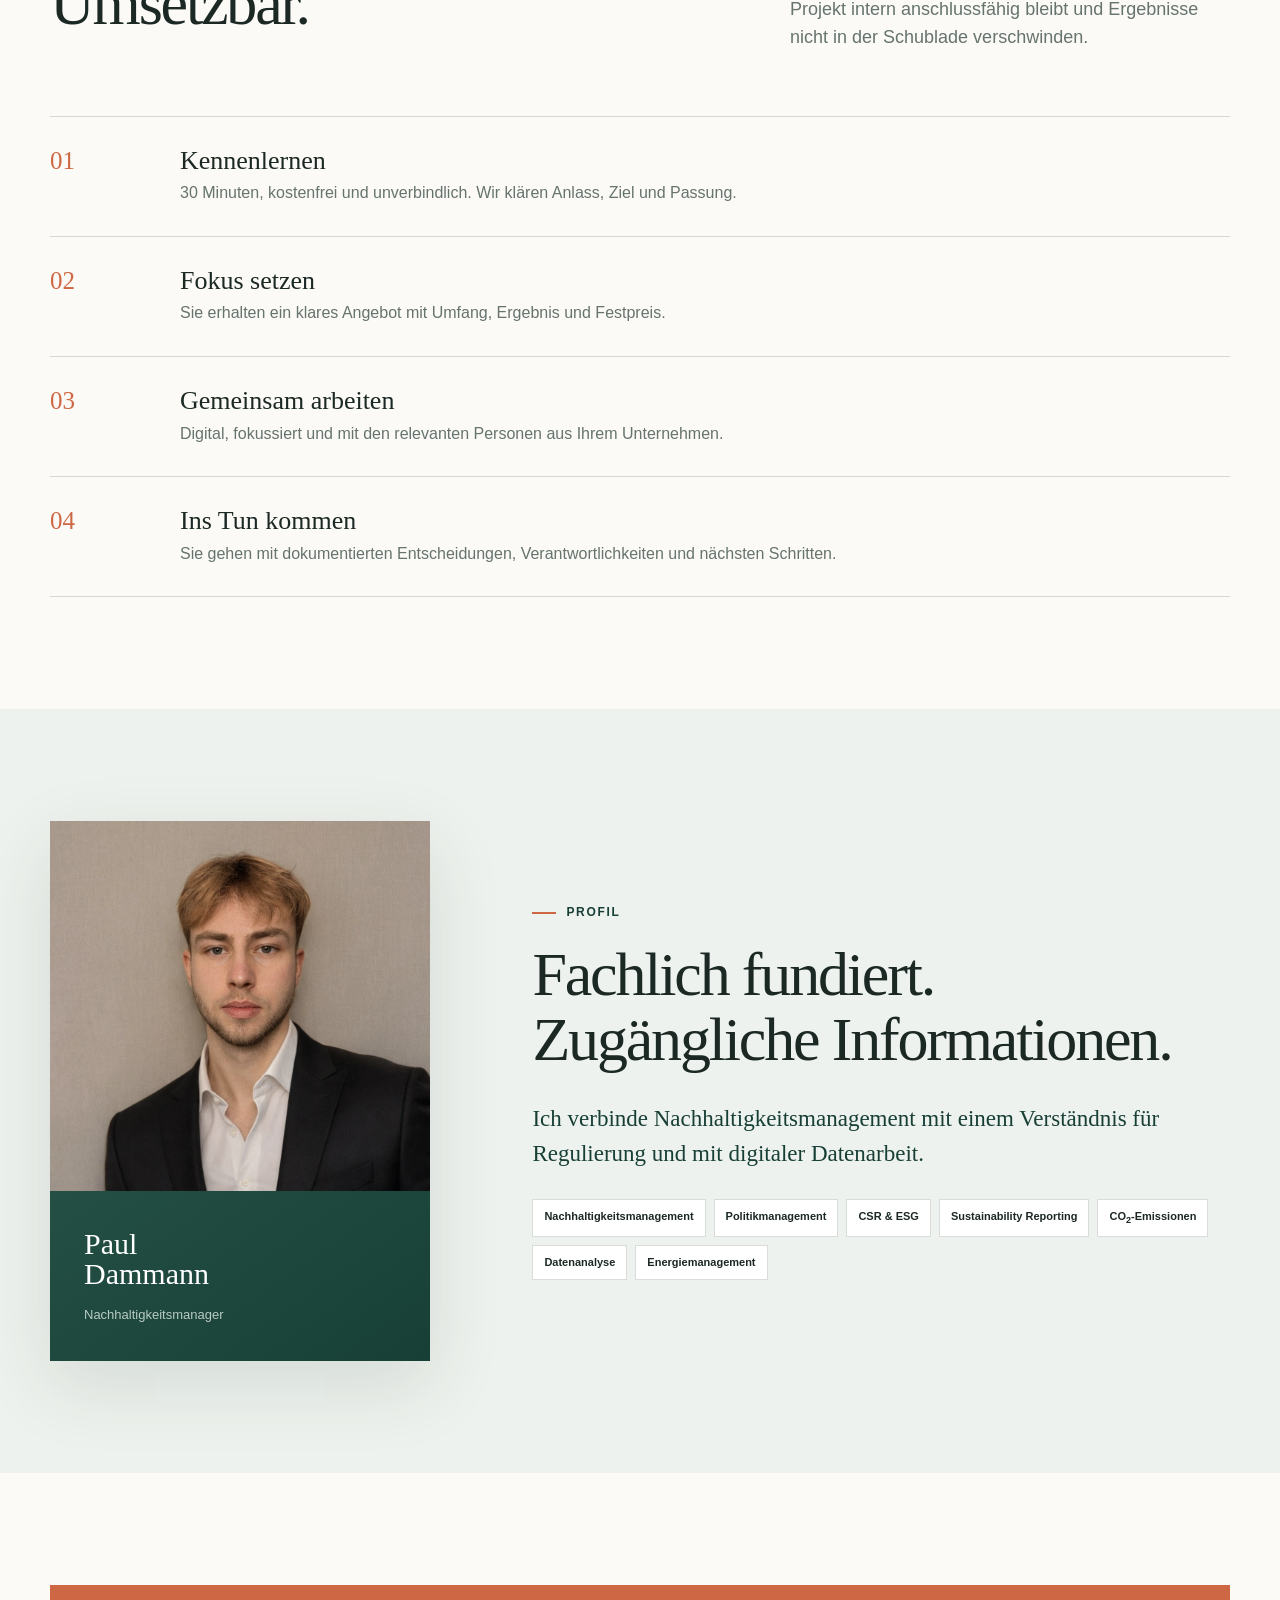
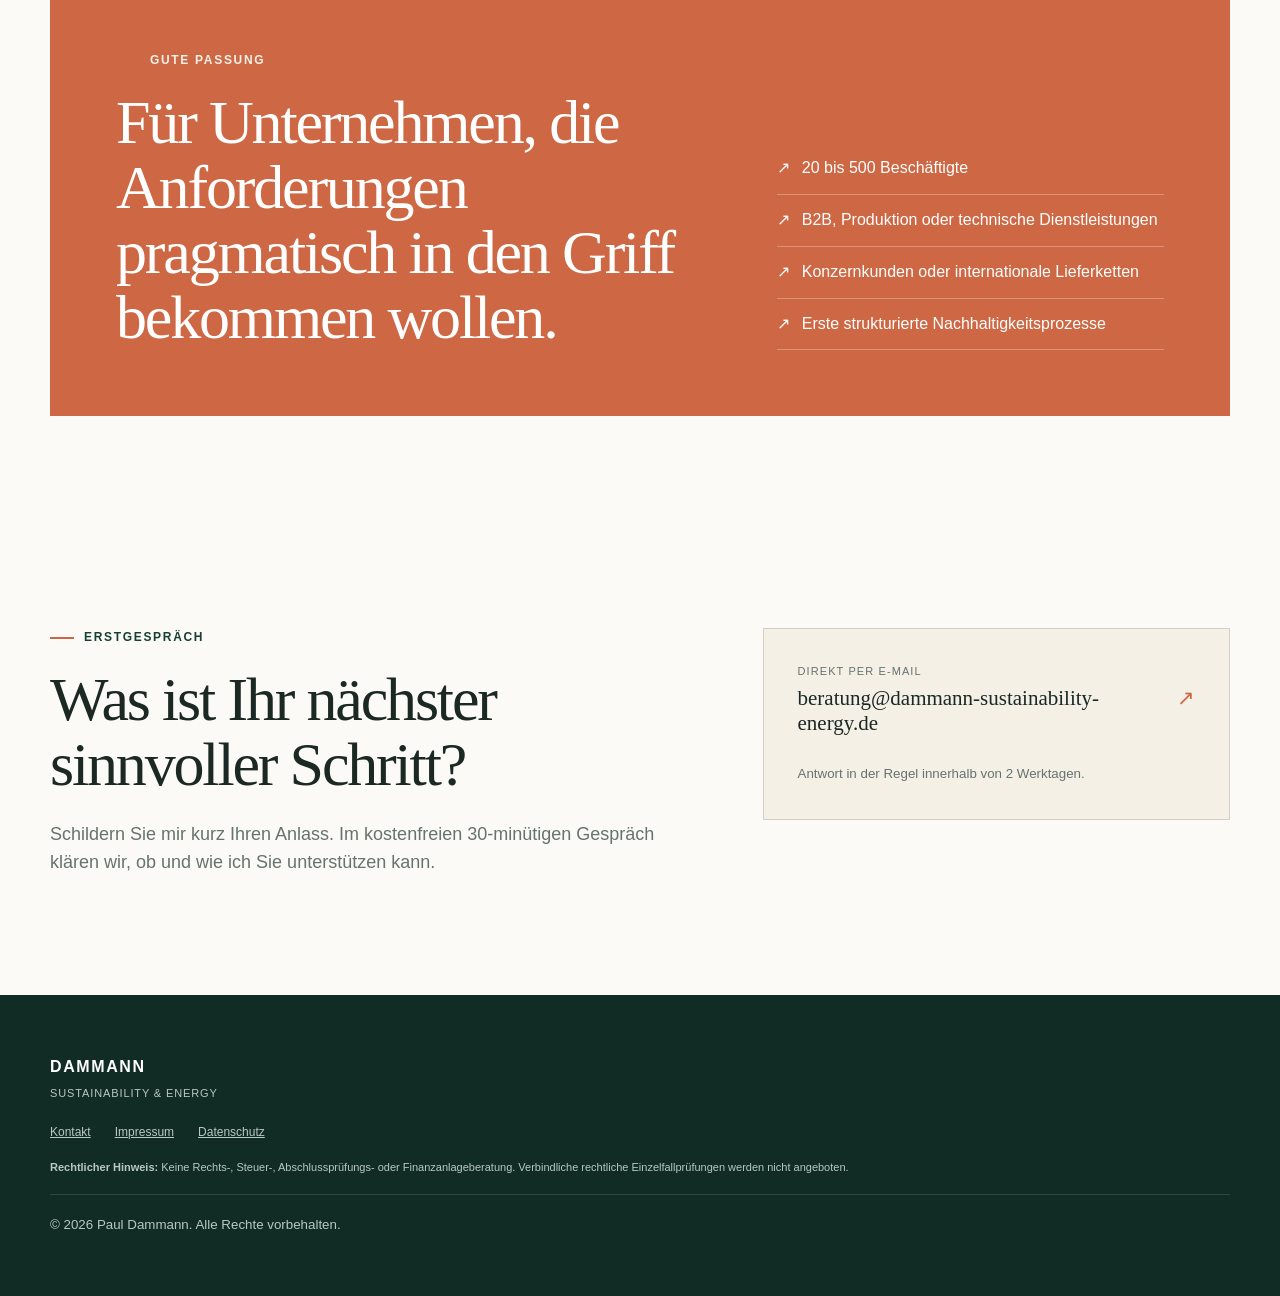
==== commit 1ebbadd2: "Update preview stats in index.html" ====
--- a/index.html
+++ b/index.html
@@ -115,7 +115,7 @@
             <div class="preview-bars"><div><span>Datenverfügbarkeit</span><i><b style="width:68%"></b></i><strong>Teilweise</strong></div><div><span>Prozessreife</span><i><b style="width:38%"></b></i><strong>Lücken</strong></div></div>
             <div class="preview-board"><div class="ready"><strong>Jetzt starten</strong><span>B1</span><span>B3</span><span>B8</span></div><div class="partial"><strong>Als Nächstes</strong><span>B2</span><span>B7</span><span>B9</span></div><div class="missing"><strong>Klären</strong><span>C3</span><span>C4</span></div></div>
           </div>
-          <div class="preview-stats"><span><b>7</b>Schritte</span><span><b>4</b>Dimensionen</span><span><b>90</b>Tage Plan</span></div>
+          <div class="preview-stats"><span><b>7</b>Schritte</span><span><b>4</b>Dimensionen</span><span><b>20</b>VSME-Angabepflichten</span></div>
         </div>
       </div>
     </section>
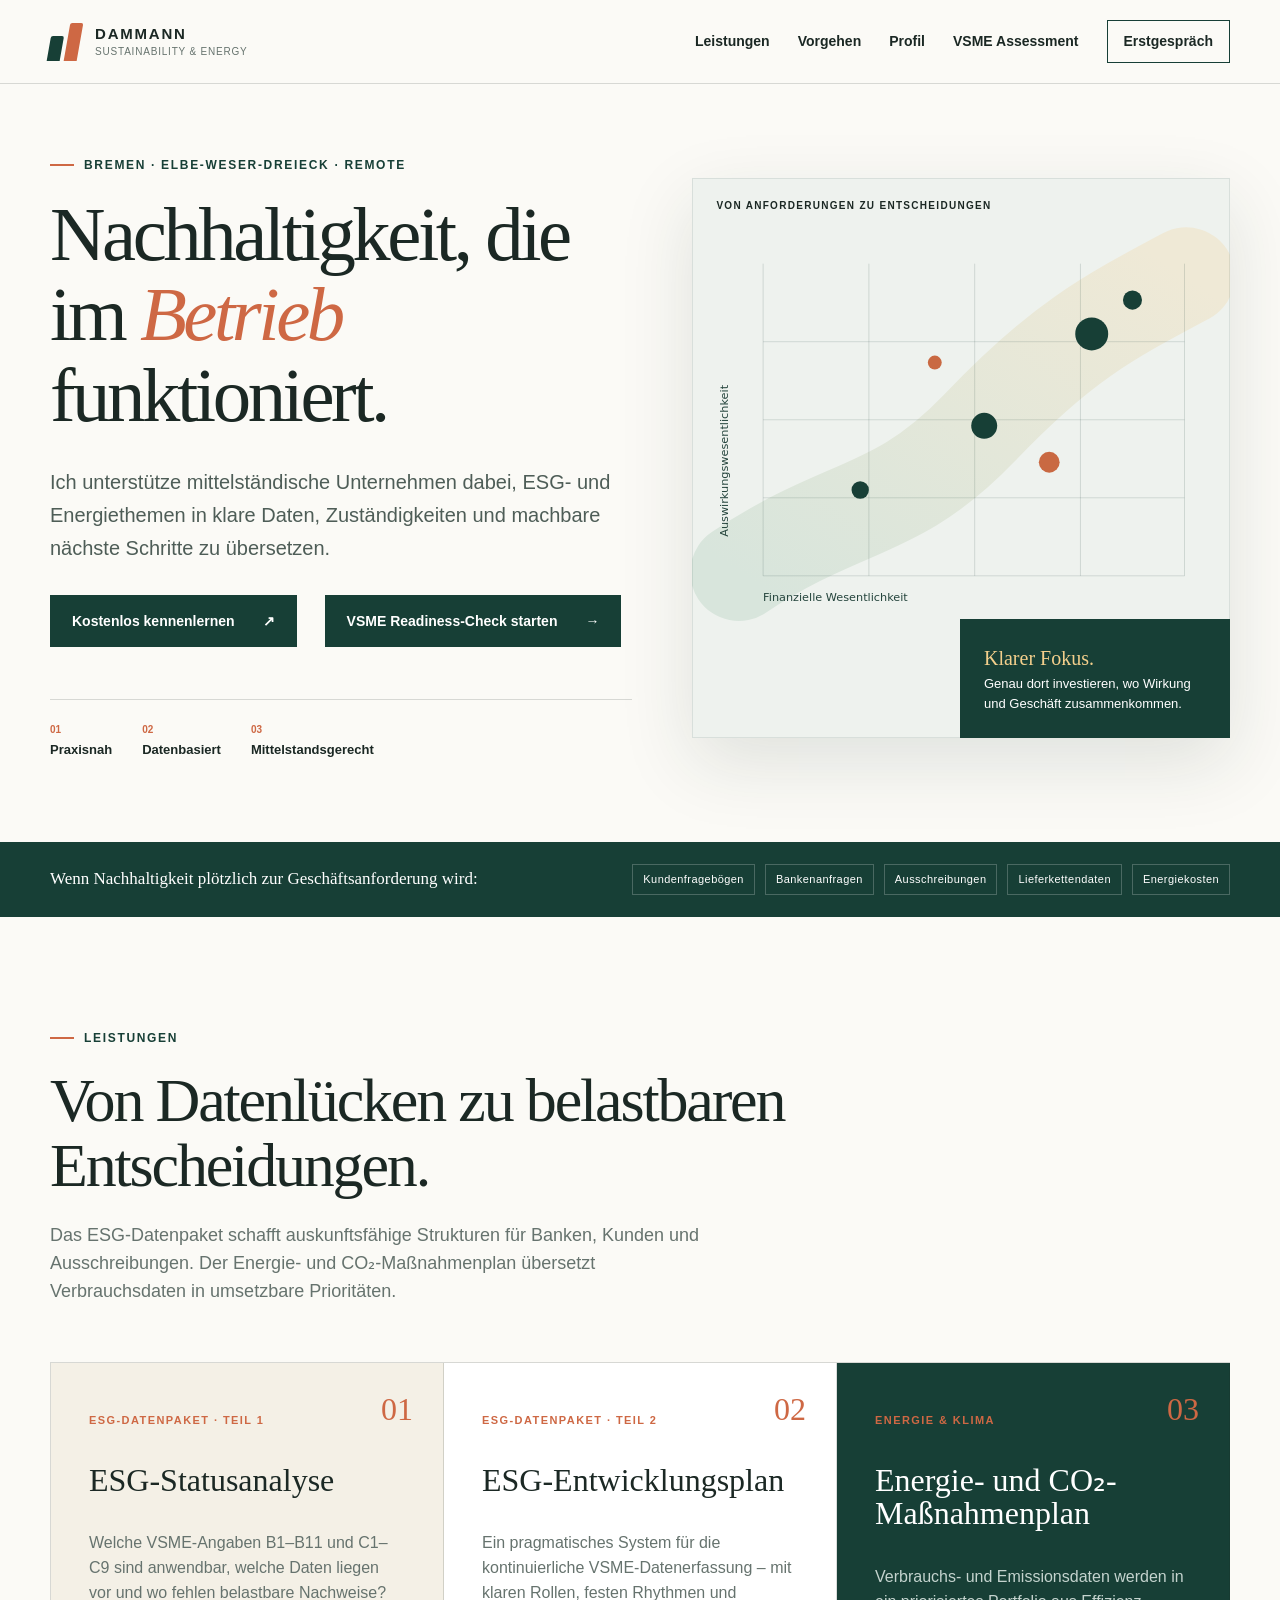
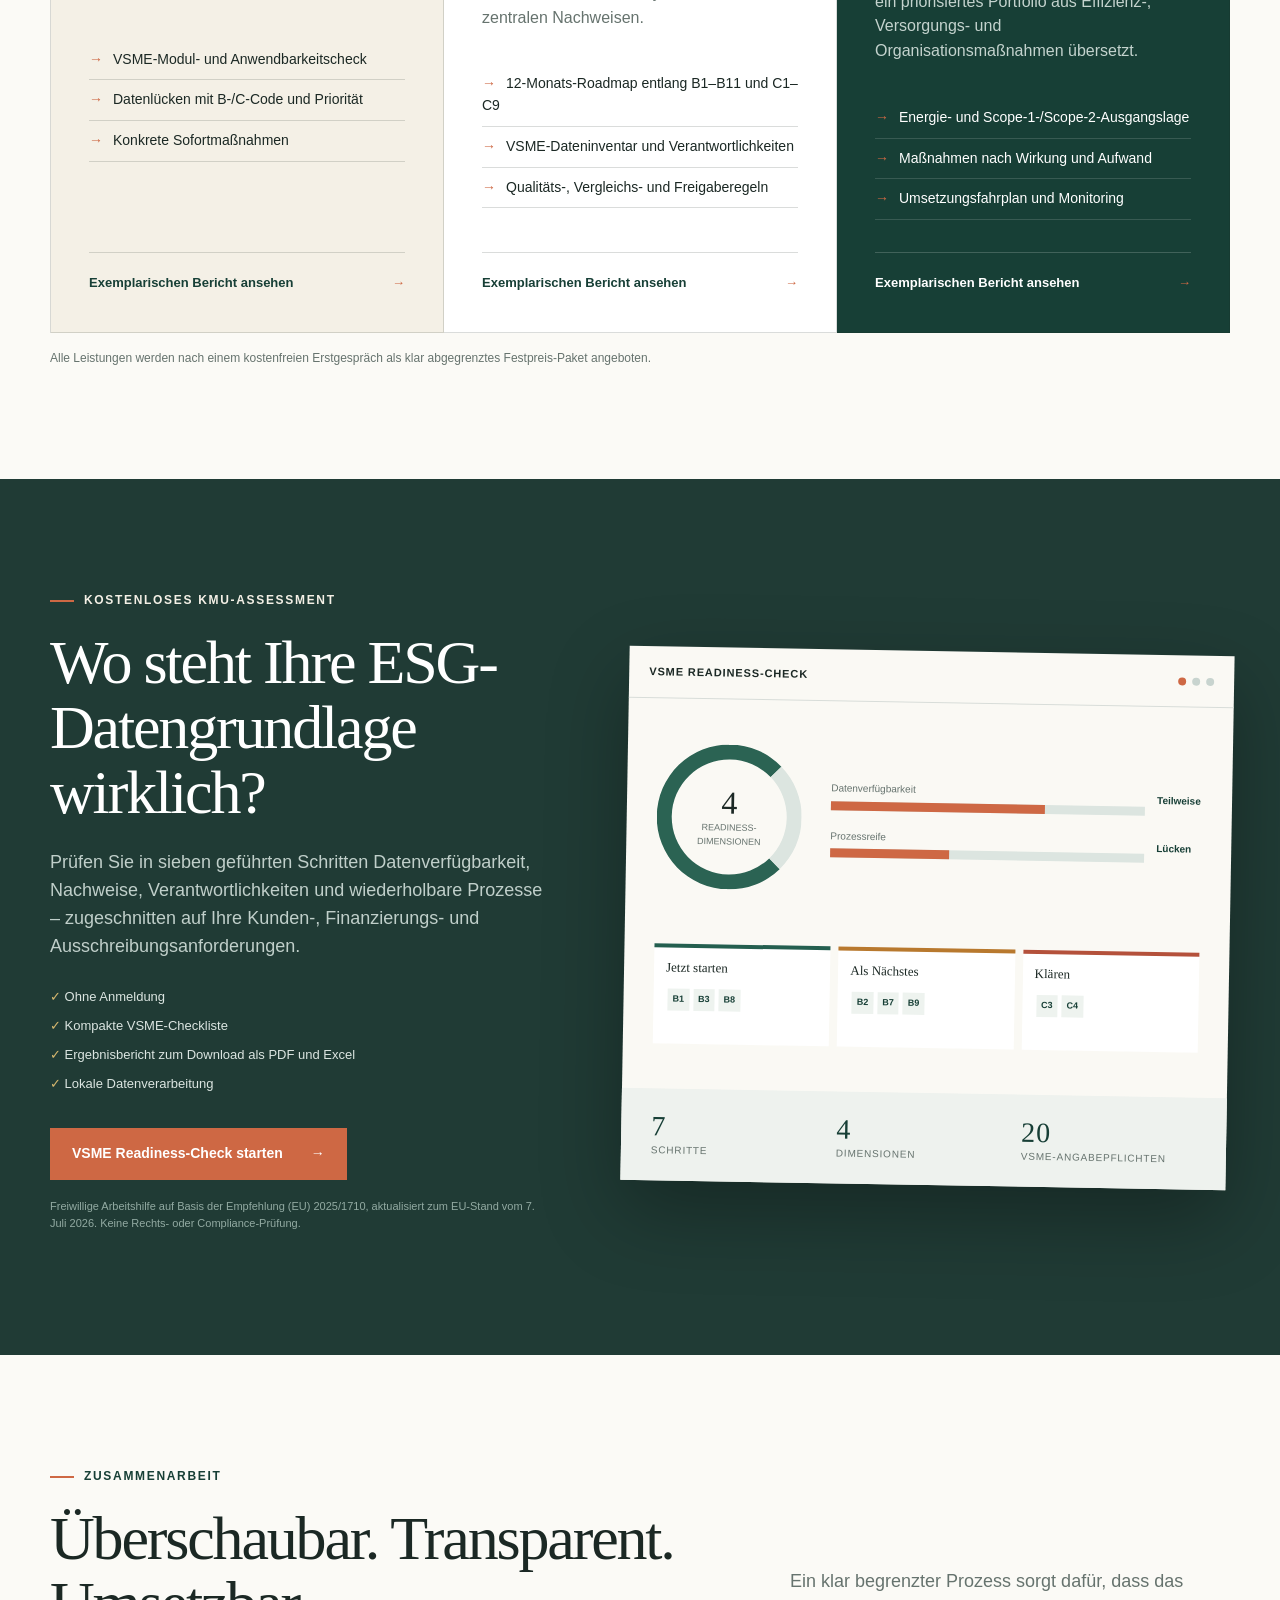
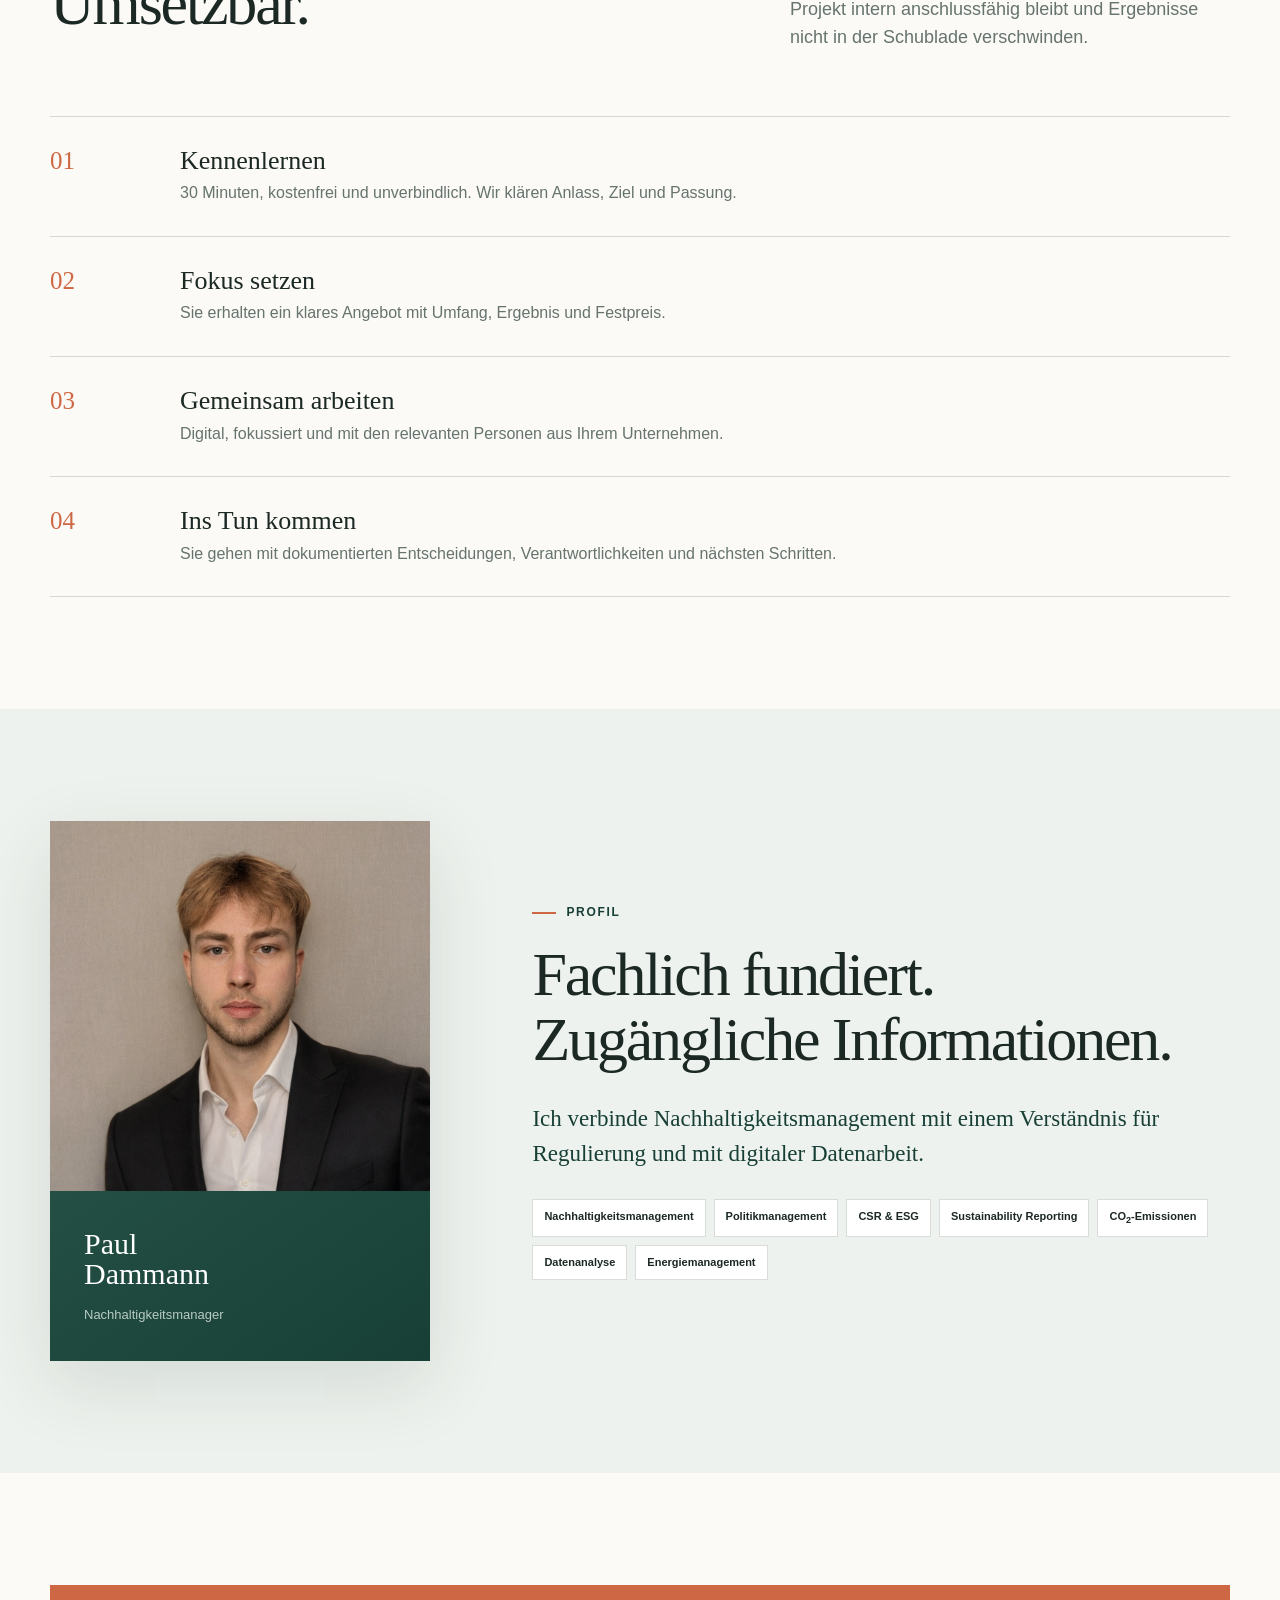
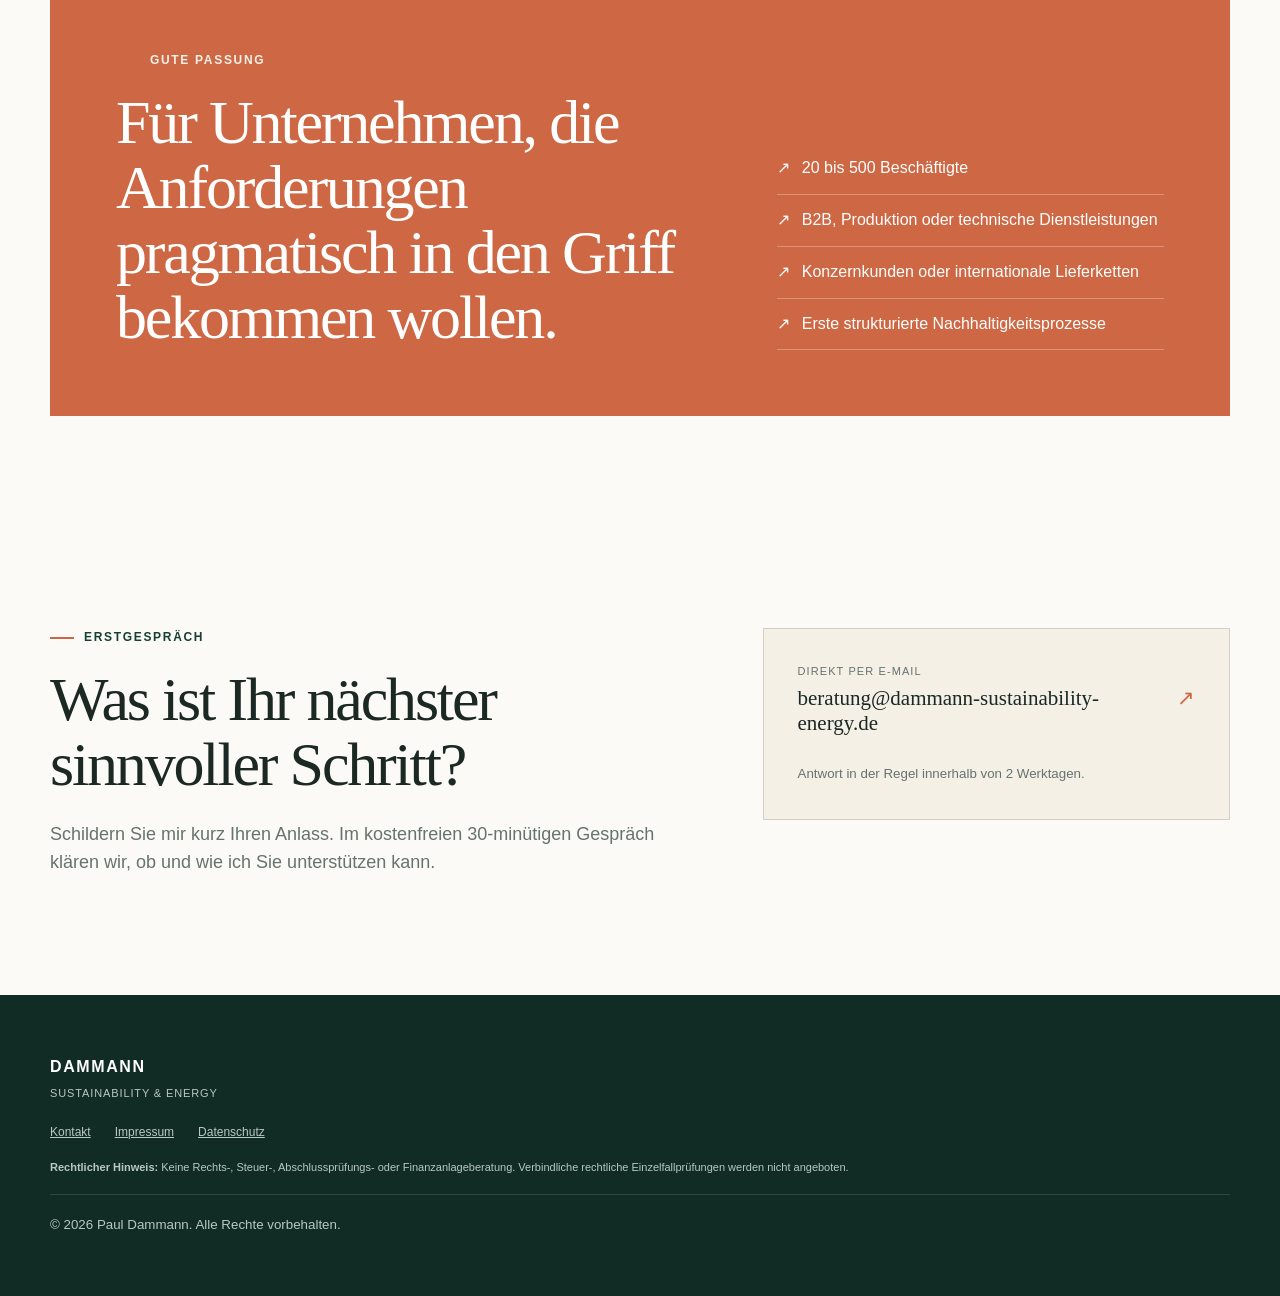
==== commit d52ebcce: "Update index.html" ====
--- a/index.html
+++ b/index.html
@@ -104,7 +104,7 @@
           <p class="kicker light"><span></span>Kostenloses KMU-Assessment</p>
           <h2>Wo steht Ihre ESG-Datengrundlage wirklich?</h2>
           <p>Prüfen Sie in sieben geführten Schritten Datenverfügbarkeit, Nachweise, Verantwortlichkeiten und wiederholbare Prozesse – zugeschnitten auf Ihre Kunden-, Finanzierungs- und Ausschreibungsanforderungen.</p>
-          <div class="tool-features"><span>✓ Ohne Anmeldung</span><span>✓ Kompakte VSME-Checkliste</span><span>✓ Ergebnisbericht zum Download</span><span>✓ Lokale Datenverarbeitung</span></div>
+          <div class="tool-features"><span>✓ Ohne Anmeldung</span><span>✓ Kompakte VSME-Checkliste</span><span>✓ Ergebnisbericht zum Download als PDF und Excel</span><span>✓ Lokale Datenverarbeitung</span></div>
           <a class="button button-coral" href="assessment.html">VSME Readiness-Check starten <span>→</span></a>
           <p class="fine-print">Freiwillige Arbeitshilfe auf Basis der Empfehlung (EU) 2025/1710, aktualisiert zum EU-Stand vom 7. Juli 2026. Keine Rechts- oder Compliance-Prüfung.</p>
         </div>
